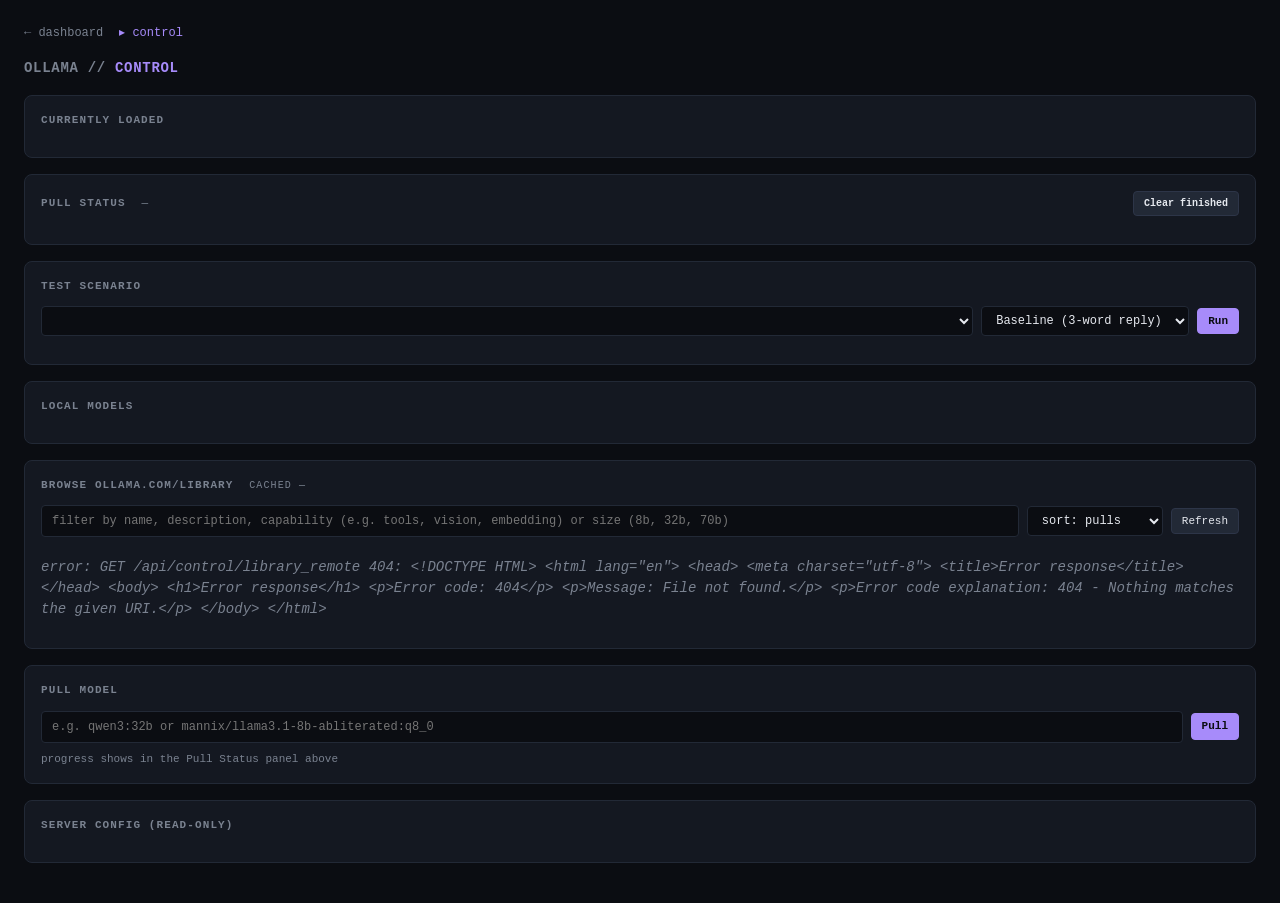
==== templates/control.html @ 5ceab0b2 "Initial public release Stdlib-only local dashboard for Ollama. Live view of GPU/PCIe, loaded models," ====
<!doctype html>
<html><head><meta charset="utf-8"><title>ollama // control</title>
<style>
  :root{--bg:#0b0d12;--card:#141821;--border:#222936;--text:#e6e9ef;--dim:#7a8290;--accent:#7dd3fc;--accent2:#a78bfa;--good:#86efac;--warn:#fcd34d;--bad:#fca5a5}
  *{box-sizing:border-box}
  body{margin:0;background:var(--bg);color:var(--text);font:14px/1.5 ui-monospace,SFMono-Regular,Menlo,monospace;padding:24px;max-width:1400px;margin-inline:auto}
  nav{display:flex;gap:16px;margin-bottom:16px;font-size:12px}
  nav a{color:var(--dim);text-decoration:none}
  nav a.active{color:var(--accent2)}
  h1{font-size:14px;font-weight:600;margin:0 0 16px;color:var(--dim);letter-spacing:.05em;text-transform:uppercase}
  h1 span{color:var(--accent2)}
  .grid-2{display:grid;grid-template-columns:1fr 1fr;gap:16px;margin-bottom:16px}
  @media(max-width:900px){.grid-2{grid-template-columns:1fr}}
  .card{background:var(--card);border:1px solid var(--border);border-radius:8px;padding:16px;margin-bottom:16px}
  .card h2{font-size:11px;font-weight:600;margin:0 0 12px;color:var(--dim);letter-spacing:.1em;text-transform:uppercase}
  table{width:100%;border-collapse:collapse;font-size:12px}
  th{text-align:left;color:var(--dim);font-weight:500;padding:6px 8px;border-bottom:1px solid var(--border);text-transform:uppercase;font-size:10px;letter-spacing:.1em}
  td{padding:6px 8px;border-bottom:1px solid var(--border);font-variant-numeric:tabular-nums;vertical-align:middle}
  tr:last-child td{border:0}
  .pill{display:inline-block;padding:2px 8px;border-radius:10px;font-size:11px}
  .pill.good{background:rgba(134,239,172,.15);color:var(--good)}
  .pill.warn{background:rgba(252,211,77,.15);color:var(--warn)}
  .pill.bad{background:rgba(252,165,165,.15);color:var(--bad)}
  .pill.dim{background:var(--border);color:var(--dim)}
  button{background:var(--border);color:var(--text);border:1px solid #2d3548;border-radius:4px;padding:4px 10px;font:inherit;font-size:11px;cursor:pointer}
  button:hover{border-color:var(--accent2);color:var(--accent2)}
  button.danger:hover{border-color:var(--bad);color:var(--bad)}
  button.primary{background:var(--accent2);color:#0b0d12;border-color:var(--accent2);font-weight:600}
  button.primary:hover{background:#9061f5;color:#0b0d12}
  button:disabled{opacity:.4;cursor:not-allowed}
  input,select,textarea{background:#0b0d12;color:var(--text);border:1px solid var(--border);border-radius:4px;padding:6px 10px;font:inherit;font-size:12px}
  input:focus,select:focus,textarea:focus{outline:0;border-color:var(--accent2)}
  textarea{width:100%;min-height:80px;font-family:ui-monospace,monospace}
  .row{display:flex;gap:8px;align-items:center;flex-wrap:wrap}
  .row > *{flex-shrink:0}
  .grow{flex:1;min-width:200px}
  .bar{height:6px;background:var(--border);border-radius:3px;overflow:hidden;margin:8px 0}
  .bar>div{height:100%;background:var(--accent2);transition:width .3s}
  .empty{color:var(--dim);font-style:italic;padding:12px 0}
  .meta{color:var(--dim);font-size:11px;margin-top:8px}
  pre{background:#0b0d12;border:1px solid var(--border);border-radius:4px;padding:12px;font-size:11px;overflow-x:auto;white-space:pre-wrap;word-break:break-word}
  pre.thinking{color:var(--dim);max-height:200px;overflow-y:auto}
  pre.content{color:var(--text)}
  .stat{display:inline-block;margin-right:16px}
  .stat .k{color:var(--dim);font-size:10px;text-transform:uppercase;letter-spacing:.1em}
  .stat .v{font-variant-numeric:tabular-nums;font-weight:600}
  .suggestions{display:flex;flex-wrap:wrap;gap:6px;margin-top:8px}
  .suggestions button{font-size:10px;padding:3px 8px}
</style></head>
<body>
<nav><a href="/">← dashboard</a><a href="/control" class="active">▸ control</a></nav>
<h1>ollama // <span>control</span></h1>

<div class="card"><h2>Currently Loaded</h2><div id="loaded"></div></div>

<div class="card">
  <h2 style="display:flex;justify-content:space-between;align-items:center">
    <span>Pull Status <span id="pulls-summary" style="color:var(--dim);font-weight:400;margin-left:8px">—</span></span>
    <button id="pulls-clear" style="font-size:10px">Clear finished</button>
  </h2>
  <div id="pulls-view"></div>
</div>

<div class="card"><h2>Test Scenario</h2>
  <div class="row" style="margin-bottom:8px">
    <select id="test-model" class="grow"></select>
    <select id="test-scenario"></select>
    <button class="primary" id="run-test">Run</button>
  </div>
  <textarea id="test-custom" placeholder="custom prompt (used when scenario = custom)" style="display:none"></textarea>
  <div id="test-result" style="margin-top:12px"></div>
</div>

<div class="card"><h2>Local Models</h2><div id="library"></div></div>

<div class="card"><h2>Browse ollama.com/library <span style="color:var(--dim);font-size:10px;font-weight:400;margin-left:8px">cached <span id="lib-age">—</span></span></h2>
  <div class="row" style="margin-bottom:8px">
    <input id="lib-search" class="grow" placeholder="filter by name, description, capability (e.g. tools, vision, embedding) or size (8b, 32b, 70b)">
    <select id="lib-sort">
      <option value="pulls">sort: pulls</option>
      <option value="updated">sort: updated</option>
      <option value="name">sort: name</option>
    </select>
    <button id="lib-refresh">Refresh</button>
  </div>
  <div id="lib-remote" style="max-height:520px;overflow-y:auto"></div>
</div>

<div class="card"><h2>Pull Model</h2>
  <div class="row">
    <input id="pull-name" class="grow" placeholder="e.g. qwen3:32b or mannix/llama3.1-8b-abliterated:q8_0">
    <button class="primary" id="pull-btn">Pull</button>
  </div>
  <div class="meta" style="margin-top:8px">progress shows in the Pull Status panel above</div>
</div>

<div class="card"><h2>Server Config (read-only)</h2><div id="config"></div></div>

<script>
const SCENARIOS = {
  baseline:  "Baseline (3-word reply)",
  reasoning: "Reasoning (bat & ball)",
  coding:    "Coding (is_prime)",
  needle29k: "Needle in 29K context",
  tool_call: "Tool calling (weather)",
  abliter:   "Abliteration probe",
  custom:    "Custom prompt",
};

const el = id => document.getElementById(id);
function ce(tag, opts={}, children=[]){
  const e = document.createElement(tag);
  if(opts.cls) e.className = opts.cls;
  if(opts.text != null) e.textContent = opts.text;
  if(opts.style) e.setAttribute('style', opts.style);
  if(opts.attrs) for(const [k,v] of Object.entries(opts.attrs)) e.setAttribute(k,v);
  for(const c of children){ if(c) e.appendChild(c); }
  return e;
}
function fmtBytes(b){
  if(!b) return '—';
  const u=['B','KB','MB','GB','TB']; let i=0; while(b>=1024 && i<u.length-1){b/=1024;i++;}
  return b.toFixed(1)+' '+u[i];
}
function relTime(iso){
  const d=new Date(iso); const s=Math.round((d-Date.now())/1000);
  if(isNaN(s)) return '—';
  return s>0 ? 'in '+s+'s' : Math.abs(s)+'s ago';
}
async function api(method, path, body){
  const r = await fetch(path, {method, headers:body?{'Content-Type':'application/json'}:undefined, body:body?JSON.stringify(body):undefined});
  if(!r.ok) throw new Error(`${method} ${path} ${r.status}: ${await r.text()}`);
  return r.json();
}

async function refresh(){
  try{
    const s = await api('GET', '/api/state');
    // Loaded models
    if(!s.loaded.length){ el('loaded').replaceChildren(ce('div',{cls:'empty',text:'no models loaded'})); }
    else {
      const t = ce('table');
      t.appendChild(ce('tr',{},['name','vram','ctx','expires',''].map(h=>ce('th',{text:h}))));
      for(const m of s.loaded){
        const sz = fmtBytes(m.size_vram || m.size);
        const btn = ce('button', {cls:'danger', text:'Unload', attrs:{'data-name':m.name}});
        btn.onclick = async () => { btn.disabled=true; try{ await api('POST','/api/control/unload',{name:m.name}); } catch(e){ alert(e); btn.disabled=false; } refresh(); };
        const row = ce('tr',{},[m.name,sz,m.context_length||'—',relTime(m.expires_at),''].map(c=>ce('td',{text:c==null?'—':String(c)})));
        row.lastChild.replaceChildren(btn);
        t.appendChild(row);
      }
      el('loaded').replaceChildren(t);
    }
    // Library
    const t = ce('table');
    t.appendChild(ce('tr',{},['name','size','modified',''].map(h=>ce('th',{text:h}))));
    const sel = el('test-model'); const cur = sel.value;
    sel.replaceChildren();
    for(const m of s.library){
      const sz = fmtBytes(m.size);
      const mod = m.modified_at ? relTime(m.modified_at) : '—';
      const del = ce('button',{cls:'danger',text:'Delete'});
      del.onclick = async () => {
        if(!confirm(`Delete ${m.name}?`)) return;
        del.disabled = true;
        try{ await api('DELETE','/api/control/model',{name:m.name}); refresh(); }
        catch(e){ alert(e); del.disabled=false; }
      };
      const test = ce('button',{text:'Test'});
      test.onclick = () => { el('test-model').value = m.name; el('test-scenario').value='baseline'; el('run-test').click(); document.querySelector('h2').scrollIntoView(); };
      const actions = ce('td',{},[del, ce('span',{text:' '}), test]);
      const row = ce('tr',{},[ce('td',{text:m.name}), ce('td',{text:sz}), ce('td',{text:mod}), actions]);
      t.appendChild(row);
      const opt = ce('option',{text:m.name,attrs:{value:m.name}});
      sel.appendChild(opt);
    }
    el('library').replaceChildren(t);
    if(cur && Array.from(sel.options).some(o=>o.value===cur)) sel.value = cur;
    // Config
    const cfg = s.server_config || {};
    if(cfg.error){ el('config').replaceChildren(ce('div',{cls:'empty',text:'config: '+cfg.error})); }
    else {
      const env = cfg.env || {};
      const t = ce('table');
      t.appendChild(ce('tr',{},['key','value'].map(h=>ce('th',{text:h}))));
      for(const [k,v] of Object.entries(env)){
        t.appendChild(ce('tr',{},[ce('td',{text:k}), ce('td',{text:v,style:'color:#a78bfa'})]));
      }
      const note = ce('div',{cls:'meta',text:'edit '+cfg.path+' then `sudo systemctl daemon-reload && sudo systemctl restart ollama`'});
      el('config').replaceChildren(t, note);
    }
  } catch(e){
    console.error(e);
  }
}

function fmtRate(bps){
  if(!bps || bps < 1) return '—';
  if(bps < 1024) return bps.toFixed(0)+' B/s';
  if(bps < 1024*1024) return (bps/1024).toFixed(0)+' KB/s';
  return (bps/(1024*1024)).toFixed(1)+' MB/s';
}
function fmtETA(s){
  if(!s || !isFinite(s) || s < 0) return '—';
  if(s < 60) return Math.round(s)+'s';
  if(s < 3600) return Math.floor(s/60)+'m '+Math.round(s%60)+'s';
  return Math.floor(s/3600)+'h '+Math.round((s%3600)/60)+'m';
}
function fmtElapsed(seconds){
  const s = Math.round(seconds);
  if(s < 60) return s+'s';
  if(s < 3600) return Math.floor(s/60)+'m '+(s%60)+'s';
  return Math.floor(s/3600)+'h '+Math.floor((s%3600)/60)+'m';
}
async function refreshPulls(){
  try{
    const pulls = await api('GET','/api/control/pulls');
    const wrap = el('pulls-view');
    const entries = Object.entries(pulls).sort((a,b) => (b[1].started||0) - (a[1].started||0));

    let active = 0, done = 0, errored = 0;
    for(const [,p] of entries){
      if(p.error) errored++;
      else if(p.done) done++;
      else active++;
    }
    el('pulls-summary').textContent = entries.length
      ? `${active} active · ${done} done · ${errored} errors`
      : '— no pulls';

    if(!entries.length){
      wrap.replaceChildren(ce('div',{cls:'empty',text:'no pulls — start one in the Pull Model section below'}));
      return;
    }
    wrap.replaceChildren();
    for(const [name, p] of entries){
      const card = ce('div', {style:`border:1px solid ${p.error?'#5c2828':p.done?'#1f4a2f':'#3d3a18'};border-radius:6px;padding:10px;margin-bottom:8px;background:${p.error?'rgba(252,165,165,.05)':p.done?'rgba(134,239,172,.05)':'rgba(252,211,77,.05)'}`});
      const statusText = p.error ? p.error : p.status || '—';
      const statusPill = p.error
        ? ce('span',{cls:'pill bad',text:'error'})
        : p.done
        ? ce('span',{cls:'pill good',text:'done'})
        : ce('span',{cls:'pill warn',text:'pulling'});
      const header = ce('div',{style:'display:flex;justify-content:space-between;align-items:center;gap:8px;margin-bottom:6px'},[
        ce('span',{text:name,style:'color:var(--accent2);font-weight:600;font-size:13px'}),
        statusPill,
      ]);
      card.appendChild(header);
      card.appendChild(ce('div',{text:statusText,style:'font-size:11px;color:var(--dim);margin-bottom:6px'}));

      if(p.total){
        const pct = (p.completed/p.total*100);
        const bar = ce('div',{cls:'bar',style:'margin:6px 0'},[ce('div',{style:`width:${pct}%`})]);
        card.appendChild(bar);
        const eta = (p.rate_bps > 0 && !p.done) ? (p.total - p.completed) / p.rate_bps : null;
        const elapsed = p.started ? ((p.finished||Date.now()/1000) - p.started) : 0;
        const stats = ce('div',{style:'display:flex;flex-wrap:wrap;gap:14px;font-size:11px;color:var(--dim);font-variant-numeric:tabular-nums'},[
          ce('span',{},[ce('span',{text:'transferred ',style:'color:var(--dim)'}), ce('span',{text:`${fmtBytes(p.completed)} / ${fmtBytes(p.total)}`,style:'color:var(--text)'})]),
          ce('span',{},[ce('span',{text:'progress ',style:'color:var(--dim)'}), ce('span',{text:pct.toFixed(1)+'%',style:'color:var(--text)'})]),
          ce('span',{},[ce('span',{text:'rate ',style:'color:var(--dim)'}), ce('span',{text:fmtRate(p.rate_bps),style:'color:var(--accent)'})]),
          ce('span',{},[ce('span',{text:'eta ',style:'color:var(--dim)'}), ce('span',{text:p.done?'—':fmtETA(eta),style:'color:var(--text)'})]),
          ce('span',{},[ce('span',{text:'elapsed ',style:'color:var(--dim)'}), ce('span',{text:fmtElapsed(elapsed),style:'color:var(--text)'})]),
        ]);
        card.appendChild(stats);
      }
      wrap.appendChild(card);
    }
  } catch(e){}
}
el('pulls-clear').onclick = async () => {
  try{ await api('POST','/api/control/pulls/clear',{}); refreshPulls(); } catch(e){ alert(e); }
};

// Remote library browser
let LIB_DATA = [];
function pullsToNum(s){
  if(!s) return 0;
  const m = String(s).match(/^([\d.]+)\s*([KMB])?/i);
  if(!m) return 0;
  const n = parseFloat(m[1]); const u = (m[2]||'').toUpperCase();
  return n * (u==='B'?1e9:u==='M'?1e6:u==='K'?1e3:1);
}
function renderLibrary(){
  const q = (el('lib-search').value || '').toLowerCase().trim();
  const sort = el('lib-sort').value;
  const filter = m => {
    if(!q) return true;
    const hay = (m.name+' '+m.description+' '+m.capabilities.join(' ')+' '+m.sizes.join(' ')).toLowerCase();
    return q.split(/\s+/).every(t => hay.includes(t));
  };
  const sorters = {
    pulls:   (a,b) => pullsToNum(b.pulls) - pullsToNum(a.pulls),
    name:    (a,b) => a.name.localeCompare(b.name),
    updated: (a,b) => (a.updated||'').localeCompare(b.updated||''),  // textual; coarse
  };
  const items = LIB_DATA.filter(filter).sort(sorters[sort] || sorters.pulls);
  const wrap = el('lib-remote');
  if(!items.length){ wrap.replaceChildren(ce('div',{cls:'empty',text:'no matches'})); return; }
  wrap.replaceChildren();
  for(const m of items.slice(0, 200)){
    const card = ce('div', {style:'border:1px solid var(--border);border-radius:6px;padding:10px;margin-bottom:6px'});
    const header = ce('div',{style:'display:flex;justify-content:space-between;gap:8px;align-items:start'});
    const left = ce('div',{style:'flex:1;min-width:0'});
    left.appendChild(ce('div',{text:m.name,style:'color:var(--accent2);font-weight:600;font-size:13px'}));
    if(m.description) left.appendChild(ce('div',{text:m.description,style:'color:var(--text);font-size:12px;margin-top:2px'}));
    const tags = ce('div',{style:'display:flex;flex-wrap:wrap;gap:4px;margin-top:6px'});
    for(const c of m.capabilities) tags.appendChild(ce('span',{cls:'pill',text:c,style:'background:rgba(167,139,250,.15);color:#a78bfa'}));
    for(const s of m.sizes) tags.appendChild(ce('span',{cls:'pill dim',text:s}));
    if(m.pulls) tags.appendChild(ce('span',{cls:'pill dim',text:m.pulls+' pulls'}));
    if(m.updated) tags.appendChild(ce('span',{cls:'pill dim',text:m.updated}));
    left.appendChild(tags);
    const right = ce('div',{style:'display:flex;flex-direction:column;gap:4px'});
    if(m.sizes.length){
      for(const s of m.sizes){
        const b = ce('button',{text:`pull :${s}`,style:'font-size:10px'});
        b.onclick = () => { el('pull-name').value = `${m.name}:${s}`; el('pull-btn').click(); };
        right.appendChild(b);
      }
    } else {
      const b = ce('button',{text:'pull',style:'font-size:10px'});
      b.onclick = () => { el('pull-name').value = m.name; el('pull-btn').click(); };
      right.appendChild(b);
    }
    header.appendChild(left); header.appendChild(right);
    card.appendChild(header);
    wrap.appendChild(card);
  }
  if(LIB_DATA.length > 200){
    wrap.appendChild(ce('div',{cls:'meta',text:`showing 200 of ${LIB_DATA.length} (refine search)`}));
  }
}
async function refreshRemoteLibrary(force=false){
  try{
    const r = await api('GET', '/api/control/library_remote' + (force?'?refresh=1':''));
    LIB_DATA = r.data || [];
    el('lib-age').textContent = r.cached_age_s != null ? (r.cached_age_s===0 ? 'fresh' : `${Math.round(r.cached_age_s/60)}m old`) : '—';
    renderLibrary();
  } catch(e){
    el('lib-remote').replaceChildren(ce('div',{cls:'empty',text:'error: '+e.message}));
  }
}
el('lib-search').oninput = renderLibrary;
el('lib-sort').onchange = renderLibrary;
el('lib-refresh').onclick = () => refreshRemoteLibrary(true);
refreshRemoteLibrary();

// Pull
el('pull-btn').onclick = async () => {
  const name = el('pull-name').value.trim();
  if(!name) return;
  try{ await api('POST','/api/control/pull',{name}); el('pull-name').value=''; refreshPulls(); }
  catch(e){ alert(e); }
};

// Scenario dropdown
const ssel = el('test-scenario');
for(const [k,label] of Object.entries(SCENARIOS)){
  ssel.appendChild(ce('option',{text:label,attrs:{value:k}}));
}
ssel.onchange = () => { el('test-custom').style.display = ssel.value === 'custom' ? 'block' : 'none'; };

// Run test
el('run-test').onclick = async () => {
  const model = el('test-model').value, scenario = el('test-scenario').value;
  const custom = el('test-custom').value;
  const out = el('test-result');
  out.replaceChildren(ce('div',{cls:'empty',text:`running ${scenario} on ${model}…`}));
  el('run-test').disabled = true;
  try{
    const r = await api('POST','/api/control/test',{model, scenario, custom_prompt:custom});
    if(!r.ok){ out.replaceChildren(ce('div',{cls:'empty',text:'error: '+r.error})); return; }
    const stats = r.stats || {};
    const statBlock = ce('div',{},[
      stat('model', r.model), stat('scenario', r.scenario),
      stat('eval', `${stats.eval_tokens} tok @ ${stats.eval_rate} t/s`),
      stat('prefill', stats.prompt_tokens ? `${stats.prompt_tokens} tok @ ${stats.prompt_rate} t/s` : '—'),
      stat('wall', stats.wall_seconds + 's'),
    ]);
    const items = [statBlock];
    if(r.thinking) items.push(ce('div',{cls:'meta',text:'thinking',style:'margin-top:8px'}), ce('pre',{cls:'thinking',text:r.thinking}));
    if(r.content)  items.push(ce('div',{cls:'meta',text:'content', style:'margin-top:8px'}), ce('pre',{cls:'content',text:r.content}));
    if(r.tool_calls && r.tool_calls.length){
      items.push(ce('div',{cls:'meta',text:'tool calls', style:'margin-top:8px'}));
      items.push(ce('pre',{cls:'content',text:JSON.stringify(r.tool_calls,null,2)}));
    }
    out.replaceChildren(...items);
  } catch(e){ out.replaceChildren(ce('div',{cls:'empty',text:'error: '+e.message})); }
  finally{ el('run-test').disabled = false; }
};
function stat(k,v){ return ce('span',{cls:'stat'},[ce('div',{cls:'k',text:k}), ce('div',{cls:'v',text:v==null?'—':String(v)})]); }

refresh(); setInterval(refresh, 3000);
refreshPulls(); setInterval(refreshPulls, 1000);
</script>
</body></html>
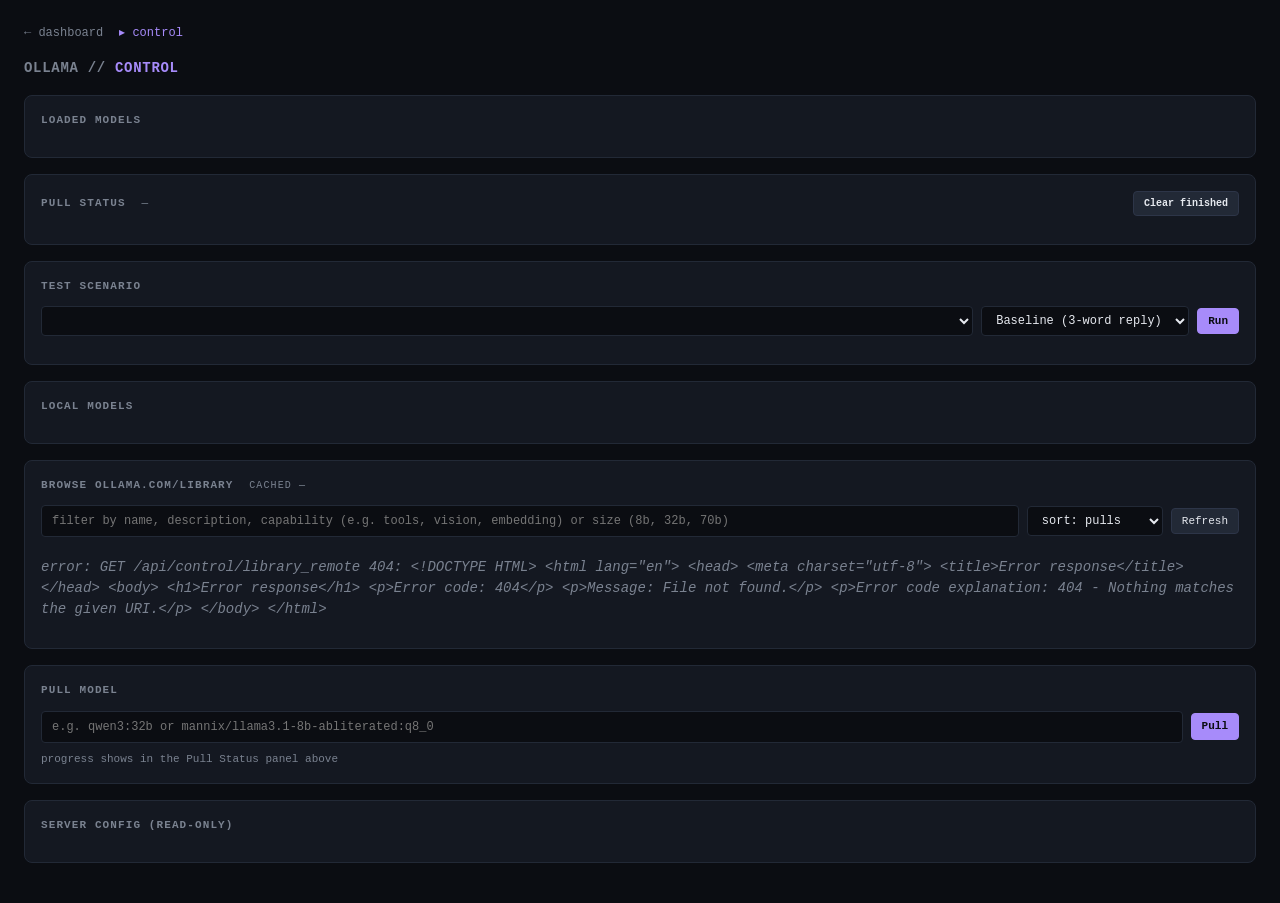
==== commit 2a9dd953: "Unify card heading to "Loaded Models" on the control panel" ====
--- a/templates/control.html
+++ b/templates/control.html
@@ -51,7 +51,7 @@
 <nav><a href="/">← dashboard</a><a href="/control" class="active">▸ control</a></nav>
 <h1>ollama // <span>control</span></h1>
 
-<div class="card"><h2>Currently Loaded</h2><div id="loaded"></div></div>
+<div class="card"><h2>Loaded Models</h2><div id="loaded"></div></div>
 
 <div class="card">
   <h2 style="display:flex;justify-content:space-between;align-items:center">
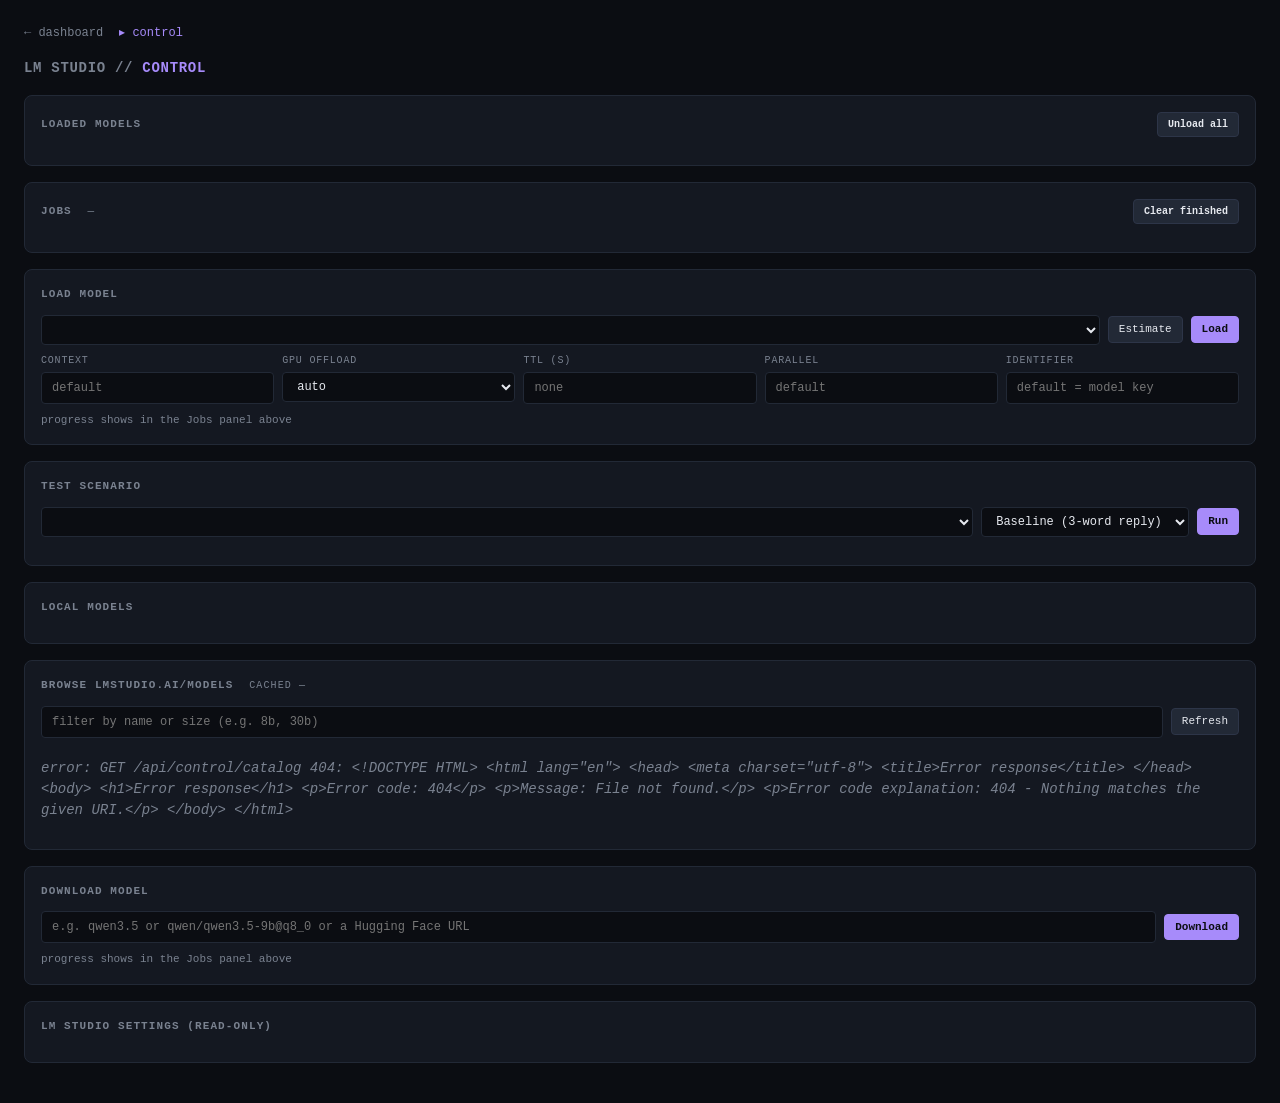
==== commit 88027b15: "Rework control panel for LM Studio load, download, and catalog Adds a load panel with context, GPU o" ====
--- a/templates/control.html
+++ b/templates/control.html
@@ -1,5 +1,5 @@
 <!doctype html>
-<html><head><meta charset="utf-8"><title>ollama // control</title>
+<html><head><meta charset="utf-8"><title>lm studio // control</title>
 <style>
   :root{--bg:#0b0d12;--card:#141821;--border:#222936;--text:#e6e9ef;--dim:#7a8290;--accent:#7dd3fc;--accent2:#a78bfa;--good:#86efac;--warn:#fcd34d;--bad:#fca5a5}
   *{box-sizing:border-box}
@@ -46,19 +46,47 @@
   .stat .v{font-variant-numeric:tabular-nums;font-weight:600}
   .suggestions{display:flex;flex-wrap:wrap;gap:6px;margin-top:8px}
   .suggestions button{font-size:10px;padding:3px 8px}
+  .opts{display:grid;grid-template-columns:repeat(auto-fit,minmax(130px,1fr));gap:8px;margin-bottom:8px}
+  .opts label{display:flex;flex-direction:column;gap:4px;font-size:10px;color:var(--dim);text-transform:uppercase;letter-spacing:.08em}
+  .opts input,.opts select{width:100%}
 </style></head>
 <body>
 <nav><a href="/">← dashboard</a><a href="/control" class="active">▸ control</a></nav>
-<h1>ollama // <span>control</span></h1>
-
-<div class="card"><h2>Loaded Models</h2><div id="loaded"></div></div>
+<h1>lm studio // <span>control</span></h1>
+
+<div class="card"><h2 style="display:flex;justify-content:space-between;align-items:center">
+    <span>Loaded Models</span>
+    <button id="unload-all" class="danger" style="font-size:10px">Unload all</button>
+  </h2>
+  <div id="loaded"></div>
+</div>
 
 <div class="card">
   <h2 style="display:flex;justify-content:space-between;align-items:center">
-    <span>Pull Status <span id="pulls-summary" style="color:var(--dim);font-weight:400;margin-left:8px">—</span></span>
-    <button id="pulls-clear" style="font-size:10px">Clear finished</button>
+    <span>Jobs <span id="jobs-summary" style="color:var(--dim);font-weight:400;margin-left:8px">—</span></span>
+    <button id="jobs-clear" style="font-size:10px">Clear finished</button>
   </h2>
-  <div id="pulls-view"></div>
+  <div id="jobs-view"></div>
+</div>
+
+<div class="card"><h2>Load Model</h2>
+  <div class="row" style="margin-bottom:8px">
+    <select id="load-model" class="grow"></select>
+    <button id="estimate-btn">Estimate</button>
+    <button class="primary" id="load-btn">Load</button>
+  </div>
+  <div class="opts">
+    <label>context<input id="load-ctx" type="number" min="1" placeholder="default"></label>
+    <label>gpu offload<select id="load-gpu">
+      <option value="">auto</option><option value="max">max</option>
+      <option value="off">off</option><option value="0.5">0.5</option>
+    </select></label>
+    <label>ttl (s)<input id="load-ttl" type="number" min="1" placeholder="none"></label>
+    <label>parallel<input id="load-par" type="number" min="1" placeholder="default"></label>
+    <label>identifier<input id="load-id" placeholder="default = model key"></label>
+  </div>
+  <div id="estimate-out"></div>
+  <div class="meta">progress shows in the Jobs panel above</div>
 </div>
 
 <div class="card"><h2>Test Scenario</h2>
@@ -73,29 +101,23 @@
 
 <div class="card"><h2>Local Models</h2><div id="library"></div></div>
 
-<div class="card"><h2>Browse ollama.com/library <span style="color:var(--dim);font-size:10px;font-weight:400;margin-left:8px">cached <span id="lib-age">—</span></span></h2>
+<div class="card"><h2>Browse lmstudio.ai/models <span style="color:var(--dim);font-size:10px;font-weight:400;margin-left:8px">cached <span id="cat-age">—</span></span></h2>
   <div class="row" style="margin-bottom:8px">
-    <input id="lib-search" class="grow" placeholder="filter by name, description, capability (e.g. tools, vision, embedding) or size (8b, 32b, 70b)">
-    <select id="lib-sort">
-      <option value="pulls">sort: pulls</option>
-      <option value="updated">sort: updated</option>
-      <option value="name">sort: name</option>
-    </select>
-    <button id="lib-refresh">Refresh</button>
+    <input id="cat-search" class="grow" placeholder="filter by name or size (e.g. 8b, 30b)">
+    <button id="cat-refresh">Refresh</button>
   </div>
-  <div id="lib-remote" style="max-height:520px;overflow-y:auto"></div>
-</div>
-
-<div class="card"><h2>Pull Model</h2>
+  <div id="catalog" style="max-height:520px;overflow-y:auto"></div>
+</div>
+
+<div class="card"><h2>Download Model</h2>
   <div class="row">
-    <input id="pull-name" class="grow" placeholder="e.g. qwen3:32b or mannix/llama3.1-8b-abliterated:q8_0">
-    <button class="primary" id="pull-btn">Pull</button>
+    <input id="dl-name" class="grow" placeholder="e.g. qwen3.5 or qwen/qwen3.5-9b@q8_0 or a Hugging Face URL">
+    <button class="primary" id="dl-btn">Download</button>
   </div>
-  <div class="meta" style="margin-top:8px">progress shows in the Pull Status panel above</div>
-</div>
-
-<div class="card"><h2>Server Config (read-only)</h2><div id="config"></div></div>
-
+  <div class="meta" style="margin-top:8px">progress shows in the Jobs panel above</div>
+</div>
+
+<div class="card"><h2>LM Studio Settings (read-only)</h2><div id="config"></div></div>
 <script>
 const SCENARIOS = {
   baseline:  "Baseline (3-word reply)",
@@ -122,77 +144,131 @@
   const u=['B','KB','MB','GB','TB']; let i=0; while(b>=1024 && i<u.length-1){b/=1024;i++;}
   return b.toFixed(1)+' '+u[i];
 }
-function relTime(iso){
-  const d=new Date(iso); const s=Math.round((d-Date.now())/1000);
-  if(isNaN(s)) return '—';
-  return s>0 ? 'in '+s+'s' : Math.abs(s)+'s ago';
+function fmtSecs(s){
+  if(s == null) return '—';
+  if(s < 60) return Math.round(s)+'s';
+  if(s < 3600) return Math.floor(s/60)+'m '+Math.round(s%60)+'s';
+  return Math.floor(s/3600)+'h '+Math.floor((s%3600)/60)+'m';
 }
 async function api(method, path, body){
   const r = await fetch(path, {method, headers:body?{'Content-Type':'application/json'}:undefined, body:body?JSON.stringify(body):undefined});
-  if(!r.ok) throw new Error(`${method} ${path} ${r.status}: ${await r.text()}`);
-  return r.json();
-}
+  const text = await r.text();
+  let data; try{ data = JSON.parse(text); } catch(e){ data = null; }
+  if(!r.ok){
+    throw new Error(data && data.error ? data.error : `${method} ${path} ${r.status}: ${text}`);
+  }
+  return data;
+}
+
+// Loaded models + library ---------------------------------------------------
 
 async function refresh(){
   try{
     const s = await api('GET', '/api/state');
-    // Loaded models
+
+    // Loaded models. Unload takes the instance identifier, which differs from
+    // the model key whenever the model was loaded with --identifier.
     if(!s.loaded.length){ el('loaded').replaceChildren(ce('div',{cls:'empty',text:'no models loaded'})); }
     else {
       const t = ce('table');
-      t.appendChild(ce('tr',{},['name','vram','ctx','expires',''].map(h=>ce('th',{text:h}))));
+      t.appendChild(ce('tr',{},['identifier','model','ctx / max','par','ttl','status',''].map(h=>ce('th',{text:h}))));
       for(const m of s.loaded){
-        const sz = fmtBytes(m.size_vram || m.size);
-        const btn = ce('button', {cls:'danger', text:'Unload', attrs:{'data-name':m.name}});
-        btn.onclick = async () => { btn.disabled=true; try{ await api('POST','/api/control/unload',{name:m.name}); } catch(e){ alert(e); btn.disabled=false; } refresh(); };
-        const row = ce('tr',{},[m.name,sz,m.context_length||'—',relTime(m.expires_at),''].map(c=>ce('td',{text:c==null?'—':String(c)})));
+        const btn = ce('button', {cls:'danger', text:'Unload'});
+        btn.onclick = async () => {
+          btn.disabled=true;
+          try{ await api('POST','/api/control/unload',{identifier:m.identifier}); }
+          catch(e){ alert(e.message); btn.disabled=false; }
+          refresh();
+        };
+        const ctx = m.context ? `${(m.context/1024).toFixed(0)}K / ${(m.max_context/1024).toFixed(0)}K` : '—';
+        const cells = [m.identifier, m.model_key, ctx, m.parallel ?? '—',
+                       m.ttl_s == null ? 'none' : fmtSecs(m.ttl_s), m.status || '—', ''];
+        const row = ce('tr',{},cells.map(c=>ce('td',{text:c==null?'—':String(c)})));
         row.lastChild.replaceChildren(btn);
         t.appendChild(row);
       }
       el('loaded').replaceChildren(t);
     }
-    // Library
+
+    // Local models
     const t = ce('table');
-    t.appendChild(ce('tr',{},['name','size','modified',''].map(h=>ce('th',{text:h}))));
-    const sel = el('test-model'); const cur = sel.value;
-    sel.replaceChildren();
+    t.appendChild(ce('tr',{},['model','arch','params','quant','size','max ctx',''].map(h=>ce('th',{text:h}))));
+    const sel = el('test-model'), lsel = el('load-model');
+    const cur = sel.value, lcur = lsel.value;
+    sel.replaceChildren(); lsel.replaceChildren();
     for(const m of s.library){
-      const sz = fmtBytes(m.size);
-      const mod = m.modified_at ? relTime(m.modified_at) : '—';
+      const actions = ce('td');
       const del = ce('button',{cls:'danger',text:'Delete'});
-      del.onclick = async () => {
-        if(!confirm(`Delete ${m.name}?`)) return;
-        del.disabled = true;
-        try{ await api('DELETE','/api/control/model',{name:m.name}); refresh(); }
-        catch(e){ alert(e); del.disabled=false; }
-      };
+      del.onclick = () => confirmDelete(actions, del, m);
       const test = ce('button',{text:'Test'});
-      test.onclick = () => { el('test-model').value = m.name; el('test-scenario').value='baseline'; el('run-test').click(); document.querySelector('h2').scrollIntoView(); };
-      const actions = ce('td',{},[del, ce('span',{text:' '}), test]);
-      const row = ce('tr',{},[ce('td',{text:m.name}), ce('td',{text:sz}), ce('td',{text:mod}), actions]);
+      test.onclick = () => { sel.value = m.model_key; el('test-scenario').value='baseline'; el('run-test').click(); };
+      actions.replaceChildren(del, ce('span',{text:' '}), test);
+      const row = ce('tr',{},[
+        ce('td',{text:m.model_key}),
+        ce('td',{text:m.arch||'—'}),
+        ce('td',{text:m.params||'—'}),
+        ce('td',{text:m.quant||'—'}),
+        ce('td',{text:fmtBytes(m.size)}),
+        ce('td',{text:m.max_context ? (m.max_context/1024).toFixed(0)+'K' : '—'}),
+        actions,
+      ]);
+      if(m.loaded) row.firstChild.appendChild(ce('span',{cls:'pill good',text:'loaded',style:'margin-left:6px'}));
       t.appendChild(row);
-      const opt = ce('option',{text:m.name,attrs:{value:m.name}});
-      sel.appendChild(opt);
+      sel.appendChild(ce('option',{text:m.model_key,attrs:{value:m.model_key}}));
+      lsel.appendChild(ce('option',{text:m.model_key,attrs:{value:m.model_key}}));
     }
     el('library').replaceChildren(t);
     if(cur && Array.from(sel.options).some(o=>o.value===cur)) sel.value = cur;
-    // Config
-    const cfg = s.server_config || {};
-    if(cfg.error){ el('config').replaceChildren(ce('div',{cls:'empty',text:'config: '+cfg.error})); }
+    if(lcur && Array.from(lsel.options).some(o=>o.value===lcur)) lsel.value = lcur;
+
+    // Settings (whitelisted keys only — never a raw dump)
+    const cfg = s.settings || {};
+    if(cfg.error){ el('config').replaceChildren(ce('div',{cls:'empty',text:'settings: '+cfg.error})); }
     else {
-      const env = cfg.env || {};
-      const t = ce('table');
-      t.appendChild(ce('tr',{},['key','value'].map(h=>ce('th',{text:h}))));
-      for(const [k,v] of Object.entries(env)){
-        t.appendChild(ce('tr',{},[ce('td',{text:k}), ce('td',{text:v,style:'color:#a78bfa'})]));
-      }
-      const note = ce('div',{cls:'meta',text:'edit '+cfg.path+' then `sudo systemctl daemon-reload && sudo systemctl restart ollama`'});
-      el('config').replaceChildren(t, note);
-    }
-  } catch(e){
-    console.error(e);
-  }
-}
+      const ct = ce('table');
+      ct.appendChild(ce('tr',{},['key','value'].map(h=>ce('th',{text:h}))));
+      const show = (k, v) => ct.appendChild(ce('tr',{},[
+        ce('td',{text:k}), ce('td',{text:v==null?'—':String(v),style:'color:#a78bfa'})]));
+      show('models folder', cfg.downloadsFolder);
+      const dcl = cfg.defaultContextLength;
+      show('default context', dcl && typeof dcl === 'object' ? dcl.value : dcl);
+      const g = cfg.modelLoadingGuardrails;
+      show('load guardrails', g && typeof g === 'object' ? g.mode : g);
+      show('local service', cfg.enableLocalService);
+      show('hf proxy', cfg.useHFProxy);
+      el('config').replaceChildren(ct, ce('div',{cls:'meta',text:cfg.path}));
+    }
+  } catch(e){ console.error(e); }
+}
+
+// Deleting removes files from disk with no undo, so the model key must be
+// typed back verbatim; the confirm button stays disabled until it matches.
+function confirmDelete(cell, delBtn, m){
+  const input = ce('input',{attrs:{placeholder:'type '+m.model_key}, style:'font-size:11px;width:220px'});
+  const ok = ce('button',{cls:'danger',text:'Confirm delete'});
+  ok.disabled = true;
+  const cancel = ce('button',{text:'Cancel'});
+  input.oninput = () => { ok.disabled = input.value !== m.model_key; };
+  cancel.onclick = () => { cell.replaceChildren(delBtn, ce('span',{text:' '}), ce('button',{text:'Test'})); refresh(); };
+  ok.onclick = async () => {
+    ok.disabled = true; ok.textContent = 'deleting…';
+    try{
+      const res = await api('DELETE','/api/control/model',{name:m.model_key, confirm:input.value});
+      alert('Removed:\n' + (res.removed||[]).join('\n'));
+      refresh();
+    } catch(e){ alert('Delete failed: '+e.message); ok.textContent = 'Confirm delete'; ok.disabled = false; }
+  };
+  cell.replaceChildren(input, ce('span',{text:' '}), ok, ce('span',{text:' '}), cancel);
+  input.focus();
+}
+
+el('unload-all').onclick = async () => {
+  if(!confirm('Unload all loaded models?')) return;
+  try{ await api('POST','/api/control/unload',{all:true}); refresh(); }
+  catch(e){ alert(e.message); }
+};
+
+// Jobs (loads and downloads) ------------------------------------------------
 
 function fmtRate(bps){
   if(!bps || bps < 1) return '—';
@@ -200,166 +276,151 @@
   if(bps < 1024*1024) return (bps/1024).toFixed(0)+' KB/s';
   return (bps/(1024*1024)).toFixed(1)+' MB/s';
 }
-function fmtETA(s){
-  if(!s || !isFinite(s) || s < 0) return '—';
-  if(s < 60) return Math.round(s)+'s';
-  if(s < 3600) return Math.floor(s/60)+'m '+Math.round(s%60)+'s';
-  return Math.floor(s/3600)+'h '+Math.round((s%3600)/60)+'m';
-}
-function fmtElapsed(seconds){
-  const s = Math.round(seconds);
-  if(s < 60) return s+'s';
-  if(s < 3600) return Math.floor(s/60)+'m '+(s%60)+'s';
-  return Math.floor(s/3600)+'h '+Math.floor((s%3600)/60)+'m';
-}
-async function refreshPulls(){
-  try{
-    const pulls = await api('GET','/api/control/pulls');
-    const wrap = el('pulls-view');
-    const entries = Object.entries(pulls).sort((a,b) => (b[1].started||0) - (a[1].started||0));
+async function refreshJobs(){
+  try{
+    const jobs = await api('GET','/api/control/jobs');
+    const wrap = el('jobs-view');
+    const entries = Object.entries(jobs).sort((a,b) => (b[1].started||0) - (a[1].started||0));
 
     let active = 0, done = 0, errored = 0;
     for(const [,p] of entries){
-      if(p.error) errored++;
-      else if(p.done) done++;
-      else active++;
-    }
-    el('pulls-summary').textContent = entries.length
-      ? `${active} active · ${done} done · ${errored} errors`
-      : '— no pulls';
+      if(p.error) errored++; else if(p.done) done++; else active++;
+    }
+    el('jobs-summary').textContent = entries.length
+      ? `${active} active · ${done} done · ${errored} errors` : '— no jobs';
 
     if(!entries.length){
-      wrap.replaceChildren(ce('div',{cls:'empty',text:'no pulls — start one in the Pull Model section below'}));
+      wrap.replaceChildren(ce('div',{cls:'empty',text:'no jobs — start a load or download below'}));
       return;
     }
     wrap.replaceChildren();
     for(const [name, p] of entries){
-      const card = ce('div', {style:`border:1px solid ${p.error?'#5c2828':p.done?'#1f4a2f':'#3d3a18'};border-radius:6px;padding:10px;margin-bottom:8px;background:${p.error?'rgba(252,165,165,.05)':p.done?'rgba(134,239,172,.05)':'rgba(252,211,77,.05)'}`});
-      const statusText = p.error ? p.error : p.status || '—';
-      const statusPill = p.error
-        ? ce('span',{cls:'pill bad',text:'error'})
-        : p.done
-        ? ce('span',{cls:'pill good',text:'done'})
-        : ce('span',{cls:'pill warn',text:'pulling'});
-      const header = ce('div',{style:'display:flex;justify-content:space-between;align-items:center;gap:8px;margin-bottom:6px'},[
+      const border = p.error ? '#5c2828' : p.done ? '#1f4a2f' : '#3d3a18';
+      const bg = p.error ? 'rgba(252,165,165,.05)' : p.done ? 'rgba(134,239,172,.05)' : 'rgba(252,211,77,.05)';
+      const card = ce('div', {style:`border:1px solid ${border};border-radius:6px;padding:10px;margin-bottom:8px;background:${bg}`});
+      const pill = p.error ? ce('span',{cls:'pill bad',text:'error'})
+                 : p.done  ? ce('span',{cls:'pill good',text:'done'})
+                           : ce('span',{cls:'pill warn',text:p.kind === 'load' ? 'loading' : 'downloading'});
+      card.appendChild(ce('div',{style:'display:flex;justify-content:space-between;align-items:center;gap:8px;margin-bottom:6px'},[
         ce('span',{text:name,style:'color:var(--accent2);font-weight:600;font-size:13px'}),
-        statusPill,
-      ]);
-      card.appendChild(header);
-      card.appendChild(ce('div',{text:statusText,style:'font-size:11px;color:var(--dim);margin-bottom:6px'}));
-
-      if(p.total){
-        const pct = (p.completed/p.total*100);
-        const bar = ce('div',{cls:'bar',style:'margin:6px 0'},[ce('div',{style:`width:${pct}%`})]);
-        card.appendChild(bar);
-        const eta = (p.rate_bps > 0 && !p.done) ? (p.total - p.completed) / p.rate_bps : null;
-        const elapsed = p.started ? ((p.finished||Date.now()/1000) - p.started) : 0;
-        const stats = ce('div',{style:'display:flex;flex-wrap:wrap;gap:14px;font-size:11px;color:var(--dim);font-variant-numeric:tabular-nums'},[
-          ce('span',{},[ce('span',{text:'transferred ',style:'color:var(--dim)'}), ce('span',{text:`${fmtBytes(p.completed)} / ${fmtBytes(p.total)}`,style:'color:var(--text)'})]),
+        ce('span',{},[ce('span',{cls:'pill dim',text:p.kind,style:'margin-right:6px'}), pill]),
+      ]));
+      card.appendChild(ce('div',{text:p.error || p.last_line || p.status || '—',
+                                style:'font-size:11px;color:var(--dim);margin-bottom:6px;word-break:break-word'}));
+
+      // `lms get` progress may be indeterminate; show a bar only when we have
+      // a real percentage or byte pair, otherwise the last line above stands in.
+      const pct = p.total ? (p.completed/p.total*100) : (p.pct != null ? p.pct : null);
+      if(pct != null && !p.done){
+        card.appendChild(ce('div',{cls:'bar',style:'margin:6px 0'},[ce('div',{style:`width:${pct}%`})]));
+        const bits = [
           ce('span',{},[ce('span',{text:'progress ',style:'color:var(--dim)'}), ce('span',{text:pct.toFixed(1)+'%',style:'color:var(--text)'})]),
-          ce('span',{},[ce('span',{text:'rate ',style:'color:var(--dim)'}), ce('span',{text:fmtRate(p.rate_bps),style:'color:var(--accent)'})]),
-          ce('span',{},[ce('span',{text:'eta ',style:'color:var(--dim)'}), ce('span',{text:p.done?'—':fmtETA(eta),style:'color:var(--text)'})]),
-          ce('span',{},[ce('span',{text:'elapsed ',style:'color:var(--dim)'}), ce('span',{text:fmtElapsed(elapsed),style:'color:var(--text)'})]),
-        ]);
-        card.appendChild(stats);
+        ];
+        if(p.total) bits.push(ce('span',{},[ce('span',{text:'transferred ',style:'color:var(--dim)'}),
+          ce('span',{text:`${fmtBytes(p.completed)} / ${fmtBytes(p.total)}`,style:'color:var(--text)'})]));
+        if(p.rate_bps) bits.push(ce('span',{},[ce('span',{text:'rate ',style:'color:var(--dim)'}),
+          ce('span',{text:fmtRate(p.rate_bps),style:'color:var(--accent)'})]));
+        if(p.eta) bits.push(ce('span',{},[ce('span',{text:'eta ',style:'color:var(--dim)'}),
+          ce('span',{text:p.eta,style:'color:var(--text)'})]));
+        card.appendChild(ce('div',{style:'display:flex;flex-wrap:wrap;gap:14px;font-size:11px;color:var(--dim);font-variant-numeric:tabular-nums'}, bits));
       }
       wrap.appendChild(card);
     }
   } catch(e){}
 }
-el('pulls-clear').onclick = async () => {
-  try{ await api('POST','/api/control/pulls/clear',{}); refreshPulls(); } catch(e){ alert(e); }
-};
-
-// Remote library browser
-let LIB_DATA = [];
-function pullsToNum(s){
-  if(!s) return 0;
-  const m = String(s).match(/^([\d.]+)\s*([KMB])?/i);
-  if(!m) return 0;
-  const n = parseFloat(m[1]); const u = (m[2]||'').toUpperCase();
-  return n * (u==='B'?1e9:u==='M'?1e6:u==='K'?1e3:1);
-}
-function renderLibrary(){
-  const q = (el('lib-search').value || '').toLowerCase().trim();
-  const sort = el('lib-sort').value;
-  const filter = m => {
+el('jobs-clear').onclick = async () => {
+  try{ await api('POST','/api/control/jobs/clear',{}); refreshJobs(); } catch(e){ alert(e.message); }
+};
+
+// Load ----------------------------------------------------------------------
+
+function loadOpts(){
+  const v = id => { const s = el(id).value.trim(); return s === '' ? null : s; };
+  return {model: el('load-model').value, context: v('load-ctx'), gpu: v('load-gpu'),
+          ttl: v('load-ttl'), parallel: v('load-par'), identifier: v('load-id')};
+}
+el('estimate-btn').onclick = async () => {
+  const out = el('estimate-out');
+  out.replaceChildren(ce('div',{cls:'empty',text:'estimating…'}));
+  try{
+    const r = await api('POST','/api/control/load/estimate', loadOpts());
+    out.replaceChildren(r.ok ? ce('pre',{cls:'content',text:r.output})
+                             : ce('div',{cls:'empty',text:'error: '+r.error}));
+  } catch(e){ out.replaceChildren(ce('div',{cls:'empty',text:'error: '+e.message})); }
+};
+el('load-btn').onclick = async () => {
+  try{
+    const r = await api('POST','/api/control/load', loadOpts());
+    if(!r.started) alert('A job for this model is already running.');
+    refreshJobs();
+  } catch(e){ alert(e.message); }
+};
+
+// Catalog -------------------------------------------------------------------
+
+let CAT_DATA = [];
+function renderCatalog(){
+  const q = (el('cat-search').value || '').toLowerCase().trim();
+  const items = CAT_DATA.filter(m => {
     if(!q) return true;
-    const hay = (m.name+' '+m.description+' '+m.capabilities.join(' ')+' '+m.sizes.join(' ')).toLowerCase();
+    const hay = (m.name + ' ' + m.slug + ' ' + m.sizes.join(' ')).toLowerCase();
     return q.split(/\s+/).every(t => hay.includes(t));
-  };
-  const sorters = {
-    pulls:   (a,b) => pullsToNum(b.pulls) - pullsToNum(a.pulls),
-    name:    (a,b) => a.name.localeCompare(b.name),
-    updated: (a,b) => (a.updated||'').localeCompare(b.updated||''),  // textual; coarse
-  };
-  const items = LIB_DATA.filter(filter).sort(sorters[sort] || sorters.pulls);
-  const wrap = el('lib-remote');
+  });
+  const wrap = el('catalog');
   if(!items.length){ wrap.replaceChildren(ce('div',{cls:'empty',text:'no matches'})); return; }
   wrap.replaceChildren();
-  for(const m of items.slice(0, 200)){
-    const card = ce('div', {style:'border:1px solid var(--border);border-radius:6px;padding:10px;margin-bottom:6px'});
-    const header = ce('div',{style:'display:flex;justify-content:space-between;gap:8px;align-items:start'});
+  for(const m of items){
+    const card = ce('div', {style:'border:1px solid var(--border);border-radius:6px;padding:10px;margin-bottom:6px;display:flex;justify-content:space-between;gap:8px;align-items:center'});
     const left = ce('div',{style:'flex:1;min-width:0'});
     left.appendChild(ce('div',{text:m.name,style:'color:var(--accent2);font-weight:600;font-size:13px'}));
-    if(m.description) left.appendChild(ce('div',{text:m.description,style:'color:var(--text);font-size:12px;margin-top:2px'}));
+    left.appendChild(ce('div',{text:m.slug,style:'color:var(--dim);font-size:11px'}));
     const tags = ce('div',{style:'display:flex;flex-wrap:wrap;gap:4px;margin-top:6px'});
-    for(const c of m.capabilities) tags.appendChild(ce('span',{cls:'pill',text:c,style:'background:rgba(167,139,250,.15);color:#a78bfa'}));
     for(const s of m.sizes) tags.appendChild(ce('span',{cls:'pill dim',text:s}));
-    if(m.pulls) tags.appendChild(ce('span',{cls:'pill dim',text:m.pulls+' pulls'}));
-    if(m.updated) tags.appendChild(ce('span',{cls:'pill dim',text:m.updated}));
     left.appendChild(tags);
-    const right = ce('div',{style:'display:flex;flex-direction:column;gap:4px'});
-    if(m.sizes.length){
-      for(const s of m.sizes){
-        const b = ce('button',{text:`pull :${s}`,style:'font-size:10px'});
-        b.onclick = () => { el('pull-name').value = `${m.name}:${s}`; el('pull-btn').click(); };
-        right.appendChild(b);
-      }
-    } else {
-      const b = ce('button',{text:'pull',style:'font-size:10px'});
-      b.onclick = () => { el('pull-name').value = m.name; el('pull-btn').click(); };
-      right.appendChild(b);
-    }
-    header.appendChild(left); header.appendChild(right);
-    card.appendChild(header);
+    const b = ce('button',{text:'use',style:'font-size:10px'});
+    b.onclick = () => { el('dl-name').value = m.slug; el('dl-name').scrollIntoView({block:'center'}); el('dl-name').focus(); };
+    card.appendChild(left); card.appendChild(b);
     wrap.appendChild(card);
   }
-  if(LIB_DATA.length > 200){
-    wrap.appendChild(ce('div',{cls:'meta',text:`showing 200 of ${LIB_DATA.length} (refine search)`}));
+}
+async function refreshCatalog(force=false){
+  try{
+    const r = await api('GET', '/api/control/catalog' + (force?'?refresh=1':''));
+    CAT_DATA = r.data || [];
+    el('cat-age').textContent = r.cached_age_s != null
+      ? (r.cached_age_s === 0 ? 'fresh' : `${Math.round(r.cached_age_s/60)}m old`) : '—';
+    renderCatalog();
+  } catch(e){
+    el('catalog').replaceChildren(ce('div',{cls:'empty',text:'error: '+e.message}));
   }
 }
-async function refreshRemoteLibrary(force=false){
-  try{
-    const r = await api('GET', '/api/control/library_remote' + (force?'?refresh=1':''));
-    LIB_DATA = r.data || [];
-    el('lib-age').textContent = r.cached_age_s != null ? (r.cached_age_s===0 ? 'fresh' : `${Math.round(r.cached_age_s/60)}m old`) : '—';
-    renderLibrary();
-  } catch(e){
-    el('lib-remote').replaceChildren(ce('div',{cls:'empty',text:'error: '+e.message}));
-  }
-}
-el('lib-search').oninput = renderLibrary;
-el('lib-sort').onchange = renderLibrary;
-el('lib-refresh').onclick = () => refreshRemoteLibrary(true);
-refreshRemoteLibrary();
-
-// Pull
-el('pull-btn').onclick = async () => {
-  const name = el('pull-name').value.trim();
+el('cat-search').oninput = renderCatalog;
+el('cat-refresh').onclick = () => refreshCatalog(true);
+refreshCatalog();
+
+// Download ------------------------------------------------------------------
+
+el('dl-btn').onclick = async () => {
+  const name = el('dl-name').value.trim();
   if(!name) return;
-  try{ await api('POST','/api/control/pull',{name}); el('pull-name').value=''; refreshPulls(); }
-  catch(e){ alert(e); }
-};
-
-// Scenario dropdown
+  try{
+    const r = await api('POST','/api/control/download',{name});
+    if(!r.started) alert('A job for this name is already running.');
+    el('dl-name').value = '';
+    refreshJobs();
+  } catch(e){ alert(e.message); }
+};
+
+// Scenarios -----------------------------------------------------------------
+
 const ssel = el('test-scenario');
 for(const [k,label] of Object.entries(SCENARIOS)){
   ssel.appendChild(ce('option',{text:label,attrs:{value:k}}));
 }
 ssel.onchange = () => { el('test-custom').style.display = ssel.value === 'custom' ? 'block' : 'none'; };
 
-// Run test
+function stat(k,v){ return ce('span',{cls:'stat'},[ce('div',{cls:'k',text:k}), ce('div',{cls:'v',text:v==null?'—':String(v)})]); }
+
 el('run-test').onclick = async () => {
   const model = el('test-model').value, scenario = el('test-scenario').value;
   const custom = el('test-custom').value;
@@ -369,14 +430,24 @@
   try{
     const r = await api('POST','/api/control/test',{model, scenario, custom_prompt:custom});
     if(!r.ok){ out.replaceChildren(ce('div',{cls:'empty',text:'error: '+r.error})); return; }
-    const stats = r.stats || {};
-    const statBlock = ce('div',{},[
-      stat('model', r.model), stat('scenario', r.scenario),
-      stat('eval', `${stats.eval_tokens} tok @ ${stats.eval_rate} t/s`),
-      stat('prefill', stats.prompt_tokens ? `${stats.prompt_tokens} tok @ ${stats.prompt_rate} t/s` : '—'),
-      stat('wall', stats.wall_seconds + 's'),
-    ]);
-    const items = [statBlock];
+    const st = r.stats || {}, mi = r.model_info || {}, rt = r.runtime || {};
+    const tps = st.tokens_per_second != null ? st.tokens_per_second.toFixed(1)+' tok/s' : '—';
+    const items = [ce('div',{},[
+      stat('model', r.model),
+      stat('scenario', r.scenario),
+      stat('throughput', tps),
+      // time-to-first-token comes straight from LM Studio's stats block
+      stat('ttft', st.ttft_s != null ? (st.ttft_s*1000).toFixed(0)+' ms' : '—'),
+      stat('generated', `${st.completion_tokens} tok` + (st.reasoning_tokens ? ` (${st.reasoning_tokens} reasoning)` : '')),
+      stat('prompt', `${st.prompt_tokens} tok`),
+      stat('gen time', st.generation_s != null ? st.generation_s.toFixed(2)+'s' : '—'),
+      stat('wall', st.wall_seconds + 's'),
+      stat('stop', st.stop_reason),
+    ])];
+    if(mi.arch || rt.name){
+      items.push(ce('div',{cls:'meta',text:
+        `${mi.arch||'—'} · ${mi.quant||'—'} · ctx ${mi.context_length||'—'} · ${rt.name||''} ${rt.version||''}`.trim()}));
+    }
     if(r.thinking) items.push(ce('div',{cls:'meta',text:'thinking',style:'margin-top:8px'}), ce('pre',{cls:'thinking',text:r.thinking}));
     if(r.content)  items.push(ce('div',{cls:'meta',text:'content', style:'margin-top:8px'}), ce('pre',{cls:'content',text:r.content}));
     if(r.tool_calls && r.tool_calls.length){
@@ -387,9 +458,8 @@
   } catch(e){ out.replaceChildren(ce('div',{cls:'empty',text:'error: '+e.message})); }
   finally{ el('run-test').disabled = false; }
 };
-function stat(k,v){ return ce('span',{cls:'stat'},[ce('div',{cls:'k',text:k}), ce('div',{cls:'v',text:v==null?'—':String(v)})]); }
 
 refresh(); setInterval(refresh, 3000);
-refreshPulls(); setInterval(refreshPulls, 1000);
+refreshJobs(); setInterval(refreshJobs, 1000);
 </script>
 </body></html>
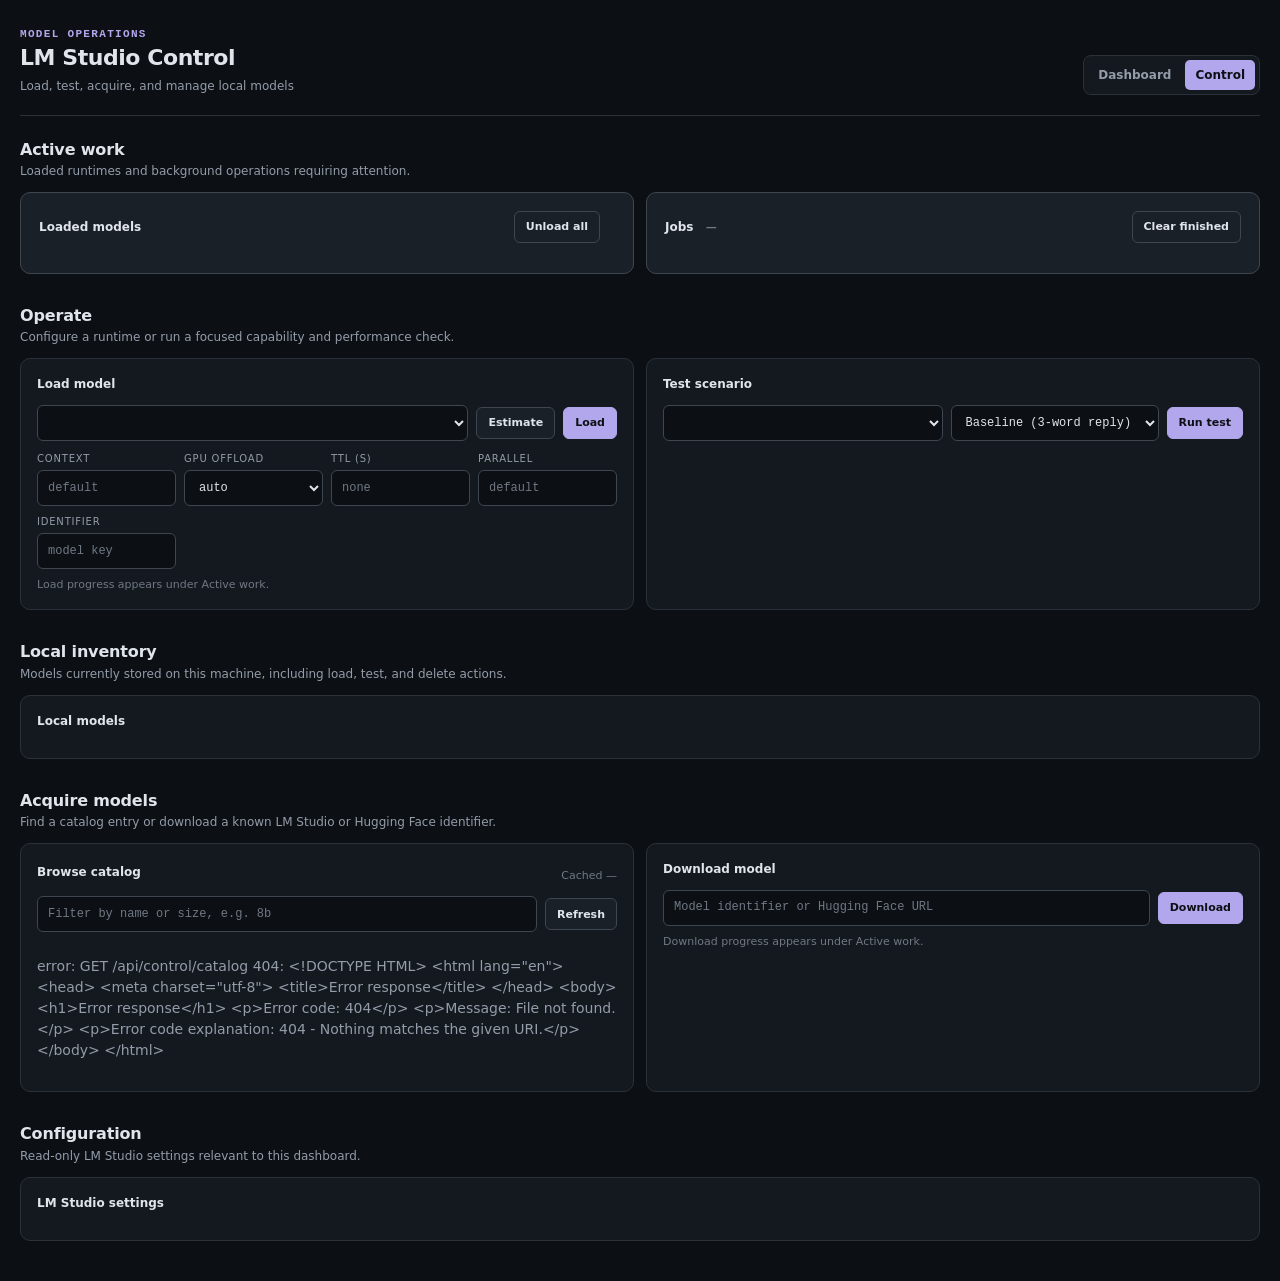
==== commit fd88e491: "dashboard: improve information hierarchy Reorganize the dashboard and control panel around runtime h" ====
--- a/templates/control.html
+++ b/templates/control.html
@@ -1,47 +1,63 @@
 <!doctype html>
-<html><head><meta charset="utf-8"><title>lm studio // control</title>
+<html lang="en"><head><meta charset="utf-8"><meta name="viewport" content="width=device-width, initial-scale=1"><title>LM Studio Control</title>
 <style>
-  :root{--bg:#0b0d12;--card:#141821;--border:#222936;--text:#e6e9ef;--dim:#7a8290;--accent:#7dd3fc;--accent2:#a78bfa;--good:#86efac;--warn:#fcd34d;--bad:#fca5a5}
+  :root{color-scheme:dark;--bg:oklch(17% .012 255);--surface:oklch(21% .014 255);--surface-raised:oklch(24% .016 255);--border:oklch(31% .018 255);--border-strong:oklch(39% .02 255);--text:oklch(92% .01 255);--dim:oklch(69% .02 255);--muted:oklch(57% .02 255);--accent:oklch(78% .12 220);--accent2:oklch(76% .1 292);--good:oklch(78% .13 150);--warn:oklch(82% .13 85);--bad:oklch(75% .15 25);--radius:10px}
   *{box-sizing:border-box}
-  body{margin:0;background:var(--bg);color:var(--text);font:14px/1.5 ui-monospace,SFMono-Regular,Menlo,monospace;padding:24px;max-width:1400px;margin-inline:auto}
-  nav{display:flex;gap:16px;margin-bottom:16px;font-size:12px}
-  nav a{color:var(--dim);text-decoration:none}
-  nav a.active{color:var(--accent2)}
-  h1{font-size:14px;font-weight:600;margin:0 0 16px;color:var(--dim);letter-spacing:.05em;text-transform:uppercase}
-  h1 span{color:var(--accent2)}
-  .grid-2{display:grid;grid-template-columns:1fr 1fr;gap:16px;margin-bottom:16px}
-  @media(max-width:900px){.grid-2{grid-template-columns:1fr}}
-  .card{background:var(--card);border:1px solid var(--border);border-radius:8px;padding:16px;margin-bottom:16px}
-  .card h2{font-size:11px;font-weight:600;margin:0 0 12px;color:var(--dim);letter-spacing:.1em;text-transform:uppercase}
-  table{width:100%;border-collapse:collapse;font-size:12px}
-  th{text-align:left;color:var(--dim);font-weight:500;padding:6px 8px;border-bottom:1px solid var(--border);text-transform:uppercase;font-size:10px;letter-spacing:.1em}
-  td{padding:6px 8px;border-bottom:1px solid var(--border);font-variant-numeric:tabular-nums;vertical-align:middle}
+  html{background:var(--bg)}
+  body{margin:0;background:var(--bg);color:var(--text);font:14px/1.5 -apple-system,BlinkMacSystemFont,"Segoe UI",system-ui,sans-serif}
+  a,button,input,select,textarea{transition:color 180ms cubic-bezier(.22,1,.36,1),border-color 180ms cubic-bezier(.22,1,.36,1),background-color 180ms cubic-bezier(.22,1,.36,1)}
+  a:focus-visible,button:focus-visible,input:focus-visible,select:focus-visible,textarea:focus-visible{outline:2px solid var(--accent);outline-offset:2px}
+  .shell{width:min(100% - 40px,1500px);margin-inline:auto;padding:28px 0 40px}
+  .masthead{display:flex;align-items:flex-end;justify-content:space-between;gap:24px;padding-bottom:20px;border-bottom:1px solid var(--border)}
+  .eyebrow{margin:0 0 4px;color:var(--accent2);font:600 11px/1.2 ui-monospace,SFMono-Regular,Menlo,monospace;letter-spacing:.12em;text-transform:uppercase}
+  h1{font-size:22px;line-height:1.2;font-weight:650;letter-spacing:-.02em;margin:0}
+  .subtitle{color:var(--dim);font-size:12px;margin-top:5px}
+  nav{display:flex;gap:4px;padding:4px;background:var(--surface);border:1px solid var(--border);border-radius:8px}
+  nav a{color:var(--dim);text-decoration:none;font-size:12px;font-weight:600;padding:6px 10px;border-radius:5px}
+  nav a:hover{color:var(--text);background:var(--surface-raised)}
+  nav a.active{color:var(--bg);background:var(--accent2)}
+  main{display:grid;gap:32px;padding-top:24px}
+  .section-head{margin-bottom:12px}
+  .section-head h2{font-size:16px;line-height:1.2;margin:0;font-weight:650;letter-spacing:-.01em}
+  .section-head p{margin:3px 0 0;color:var(--dim);font-size:12px}
+  .grid-2{display:grid;grid-template-columns:minmax(0,1fr) minmax(0,1fr);gap:12px}
+  .card{min-width:0;background:var(--surface);border:1px solid var(--border);border-radius:var(--radius);padding:16px}
+  .card.primary{background:var(--surface-raised);border-color:var(--border-strong);padding:18px}
+  .card h3{font-size:12px;font-weight:650;margin:0 0 12px;color:var(--text)}
+  .card-head{display:flex;justify-content:space-between;align-items:center;gap:12px;margin-bottom:12px}
+  .card-head h3{margin:0}
+  .table-region{overflow-x:auto;scrollbar-gutter:stable}
+  table{width:100%;min-width:560px;border-collapse:collapse;font:12px/1.45 ui-monospace,SFMono-Regular,Menlo,monospace}
+  th{text-align:left;color:var(--muted);font-weight:600;padding:7px 9px;border-bottom:1px solid var(--border-strong);text-transform:uppercase;font-size:9px;letter-spacing:.1em;white-space:nowrap}
+  td{padding:8px 9px;border-bottom:1px solid var(--border);font-variant-numeric:tabular-nums;vertical-align:middle}
+  tbody tr:hover td,table>tr:not(:first-child):hover td{background:oklch(26% .016 255)}
   tr:last-child td{border:0}
-  .pill{display:inline-block;padding:2px 8px;border-radius:10px;font-size:11px}
-  .pill.good{background:rgba(134,239,172,.15);color:var(--good)}
-  .pill.warn{background:rgba(252,211,77,.15);color:var(--warn)}
-  .pill.bad{background:rgba(252,165,165,.15);color:var(--bad)}
+  .pill{display:inline-block;padding:2px 7px;border-radius:999px;font:600 10px/1.5 -apple-system,BlinkMacSystemFont,"Segoe UI",system-ui,sans-serif;white-space:nowrap}
+  .pill.good{background:oklch(30% .06 150);color:var(--good)}
+  .pill.warn{background:oklch(31% .055 85);color:var(--warn)}
+  .pill.bad{background:oklch(30% .06 25);color:var(--bad)}
   .pill.dim{background:var(--border);color:var(--dim)}
-  button{background:var(--border);color:var(--text);border:1px solid #2d3548;border-radius:4px;padding:4px 10px;font:inherit;font-size:11px;cursor:pointer}
+  button{min-height:32px;background:var(--surface-raised);color:var(--text);border:1px solid var(--border-strong);border-radius:6px;padding:5px 11px;font:600 11px/1.2 -apple-system,BlinkMacSystemFont,"Segoe UI",system-ui,sans-serif;cursor:pointer}
   button:hover{border-color:var(--accent2);color:var(--accent2)}
   button.danger:hover{border-color:var(--bad);color:var(--bad)}
-  button.primary{background:var(--accent2);color:#0b0d12;border-color:var(--accent2);font-weight:600}
-  button.primary:hover{background:#9061f5;color:#0b0d12}
+  button.primary{background:var(--accent2);color:var(--bg);border-color:var(--accent2)}
+  button.primary:hover{background:oklch(82% .1 292);color:var(--bg)}
   button:disabled{opacity:.4;cursor:not-allowed}
-  input,select,textarea{background:#0b0d12;color:var(--text);border:1px solid var(--border);border-radius:4px;padding:6px 10px;font:inherit;font-size:12px}
-  input:focus,select:focus,textarea:focus{outline:0;border-color:var(--accent2)}
+  input,select,textarea{min-height:36px;background:var(--bg);color:var(--text);border:1px solid var(--border-strong);border-radius:6px;padding:7px 10px;font:12px/1.4 ui-monospace,SFMono-Regular,Menlo,monospace}
+  input:focus,select:focus,textarea:focus{border-color:var(--accent2)}
+  input::placeholder,textarea::placeholder{color:var(--muted)}
   textarea{width:100%;min-height:80px;font-family:ui-monospace,monospace}
   .row{display:flex;gap:8px;align-items:center;flex-wrap:wrap}
   .row > *{flex-shrink:0}
   .grow{flex:1;min-width:200px}
-  .bar{height:6px;background:var(--border);border-radius:3px;overflow:hidden;margin:8px 0}
-  .bar>div{height:100%;background:var(--accent2);transition:width .3s}
-  .empty{color:var(--dim);font-style:italic;padding:12px 0}
-  .meta{color:var(--dim);font-size:11px;margin-top:8px}
-  pre{background:#0b0d12;border:1px solid var(--border);border-radius:4px;padding:12px;font-size:11px;overflow-x:auto;white-space:pre-wrap;word-break:break-word}
+  .bar{height:5px;background:var(--border);border-radius:3px;overflow:hidden;margin:8px 0}
+  .bar>div{height:100%;background:var(--accent2);transition:width 200ms cubic-bezier(.22,1,.36,1)}
+  .empty{color:var(--dim);padding:14px 0}
+  .meta{color:var(--muted);font-size:11px;margin-top:8px}
+  pre{background:var(--bg);border:1px solid var(--border);border-radius:6px;padding:12px;font-size:11px;overflow-x:auto;white-space:pre-wrap;word-break:break-word}
   pre.thinking{color:var(--dim);max-height:200px;overflow-y:auto}
   pre.content{color:var(--text)}
-  .stat{display:inline-block;margin-right:16px}
+  .stat{display:inline-block;margin:0 20px 10px 0}
   .stat .k{color:var(--dim);font-size:10px;text-transform:uppercase;letter-spacing:.1em}
   .stat .v{font-variant-numeric:tabular-nums;font-weight:600}
   .suggestions{display:flex;flex-wrap:wrap;gap:6px;margin-top:8px}
@@ -49,75 +65,60 @@
   .opts{display:grid;grid-template-columns:repeat(auto-fit,minmax(130px,1fr));gap:8px;margin-bottom:8px}
   .opts label{display:flex;flex-direction:column;gap:4px;font-size:10px;color:var(--dim);text-transform:uppercase;letter-spacing:.08em}
   .opts input,.opts select{width:100%}
+  @media(max-width:820px){.shell{width:min(100% - 24px,1500px);padding-top:16px}.masthead{align-items:flex-start;flex-direction:column}.grid-2{grid-template-columns:1fr}.card,.card.primary{padding:14px}main{gap:28px}.row>*{flex:1 1 auto}.row>.grow{flex-basis:100%}}
+  @media(prefers-reduced-motion:reduce){*,*::before,*::after{scroll-behavior:auto!important;transition:none!important}}
 </style></head>
 <body>
-<nav><a href="/">← dashboard</a><a href="/control" class="active">▸ control</a></nav>
-<h1>lm studio // <span>control</span></h1>
-
-<div class="card"><h2 style="display:flex;justify-content:space-between;align-items:center">
-    <span>Loaded Models</span>
-    <button id="unload-all" class="danger" style="font-size:10px">Unload all</button>
-  </h2>
-  <div id="loaded"></div>
+<div class="shell">
+  <header class="masthead">
+    <div><p class="eyebrow">Model operations</p><h1>LM Studio Control</h1><div class="subtitle">Load, test, acquire, and manage local models</div></div>
+    <nav aria-label="Primary"><a href="/">Dashboard</a><a href="/control" class="active" aria-current="page">Control</a></nav>
+  </header>
+  <main>
+    <section aria-labelledby="active-title">
+      <div class="section-head"><h2 id="active-title">Active work</h2><p>Loaded runtimes and background operations requiring attention.</p></div>
+      <div class="grid-2">
+        <div class="card primary table-region"><div class="card-head"><h3>Loaded models</h3><button id="unload-all" class="danger">Unload all</button></div><div id="loaded"></div></div>
+        <div class="card primary"><div class="card-head"><h3>Jobs <span id="jobs-summary" class="meta" style="margin-left:8px">—</span></h3><button id="jobs-clear">Clear finished</button></div><div id="jobs-view"></div></div>
+      </div>
+    </section>
+    <section aria-labelledby="operate-title">
+      <div class="section-head"><h2 id="operate-title">Operate</h2><p>Configure a runtime or run a focused capability and performance check.</p></div>
+      <div class="grid-2">
+        <div class="card"><h3>Load model</h3>
+          <div class="row" style="margin-bottom:10px"><select id="load-model" class="grow" aria-label="Model to load"></select><button id="estimate-btn">Estimate</button><button class="primary" id="load-btn">Load</button></div>
+          <div class="opts">
+            <label>Context<input id="load-ctx" type="number" min="1" placeholder="default"></label>
+            <label>GPU offload<select id="load-gpu"><option value="">auto</option><option value="max">max</option><option value="off">off</option><option value="0.5">0.5</option></select></label>
+            <label>TTL (s)<input id="load-ttl" type="number" min="1" placeholder="none"></label>
+            <label>Parallel<input id="load-par" type="number" min="1" placeholder="default"></label>
+            <label>Identifier<input id="load-id" placeholder="model key"></label>
+          </div>
+          <div id="estimate-out"></div><div class="meta">Load progress appears under Active work.</div>
+        </div>
+        <div class="card"><h3>Test scenario</h3>
+          <div class="row" style="margin-bottom:10px"><select id="test-model" class="grow" aria-label="Model to test"></select><select id="test-scenario" aria-label="Test scenario"></select><button class="primary" id="run-test">Run test</button></div>
+          <textarea id="test-custom" placeholder="Custom prompt" aria-label="Custom prompt" style="display:none"></textarea><div id="test-result" style="margin-top:12px"></div>
+        </div>
+      </div>
+    </section>
+    <section aria-labelledby="inventory-title">
+      <div class="section-head"><h2 id="inventory-title">Local inventory</h2><p>Models currently stored on this machine, including load, test, and delete actions.</p></div>
+      <div class="card table-region"><h3>Local models</h3><div id="library"></div></div>
+    </section>
+    <section aria-labelledby="acquire-title">
+      <div class="section-head"><h2 id="acquire-title">Acquire models</h2><p>Find a catalog entry or download a known LM Studio or Hugging Face identifier.</p></div>
+      <div class="grid-2">
+        <div class="card"><div class="card-head"><h3>Browse catalog</h3><span class="meta">Cached <span id="cat-age">—</span></span></div><div class="row" style="margin-bottom:10px"><input id="cat-search" class="grow" aria-label="Filter model catalog" placeholder="Filter by name or size, e.g. 8b"><button id="cat-refresh">Refresh</button></div><div id="catalog" style="max-height:520px;overflow-y:auto"></div></div>
+        <div class="card"><h3>Download model</h3><div class="row"><input id="dl-name" class="grow" aria-label="Model identifier" placeholder="Model identifier or Hugging Face URL"><button class="primary" id="dl-btn">Download</button></div><div class="meta">Download progress appears under Active work.</div></div>
+      </div>
+    </section>
+    <section aria-labelledby="settings-title">
+      <div class="section-head"><h2 id="settings-title">Configuration</h2><p>Read-only LM Studio settings relevant to this dashboard.</p></div>
+      <div class="card table-region"><h3>LM Studio settings</h3><div id="config"></div></div>
+    </section>
+  </main>
 </div>
-
-<div class="card">
-  <h2 style="display:flex;justify-content:space-between;align-items:center">
-    <span>Jobs <span id="jobs-summary" style="color:var(--dim);font-weight:400;margin-left:8px">—</span></span>
-    <button id="jobs-clear" style="font-size:10px">Clear finished</button>
-  </h2>
-  <div id="jobs-view"></div>
-</div>
-
-<div class="card"><h2>Load Model</h2>
-  <div class="row" style="margin-bottom:8px">
-    <select id="load-model" class="grow"></select>
-    <button id="estimate-btn">Estimate</button>
-    <button class="primary" id="load-btn">Load</button>
-  </div>
-  <div class="opts">
-    <label>context<input id="load-ctx" type="number" min="1" placeholder="default"></label>
-    <label>gpu offload<select id="load-gpu">
-      <option value="">auto</option><option value="max">max</option>
-      <option value="off">off</option><option value="0.5">0.5</option>
-    </select></label>
-    <label>ttl (s)<input id="load-ttl" type="number" min="1" placeholder="none"></label>
-    <label>parallel<input id="load-par" type="number" min="1" placeholder="default"></label>
-    <label>identifier<input id="load-id" placeholder="default = model key"></label>
-  </div>
-  <div id="estimate-out"></div>
-  <div class="meta">progress shows in the Jobs panel above</div>
-</div>
-
-<div class="card"><h2>Test Scenario</h2>
-  <div class="row" style="margin-bottom:8px">
-    <select id="test-model" class="grow"></select>
-    <select id="test-scenario"></select>
-    <button class="primary" id="run-test">Run</button>
-  </div>
-  <textarea id="test-custom" placeholder="custom prompt (used when scenario = custom)" style="display:none"></textarea>
-  <div id="test-result" style="margin-top:12px"></div>
-</div>
-
-<div class="card"><h2>Local Models</h2><div id="library"></div></div>
-
-<div class="card"><h2>Browse lmstudio.ai/models <span style="color:var(--dim);font-size:10px;font-weight:400;margin-left:8px">cached <span id="cat-age">—</span></span></h2>
-  <div class="row" style="margin-bottom:8px">
-    <input id="cat-search" class="grow" placeholder="filter by name or size (e.g. 8b, 30b)">
-    <button id="cat-refresh">Refresh</button>
-  </div>
-  <div id="catalog" style="max-height:520px;overflow-y:auto"></div>
-</div>
-
-<div class="card"><h2>Download Model</h2>
-  <div class="row">
-    <input id="dl-name" class="grow" placeholder="e.g. qwen3.5 or qwen/qwen3.5-9b@q8_0 or a Hugging Face URL">
-    <button class="primary" id="dl-btn">Download</button>
-  </div>
-  <div class="meta" style="margin-top:8px">progress shows in the Jobs panel above</div>
-</div>
-
-<div class="card"><h2>LM Studio Settings (read-only)</h2><div id="config"></div></div>
 <script>
 const SCENARIOS = {
   baseline:  "Baseline (3-word reply)",
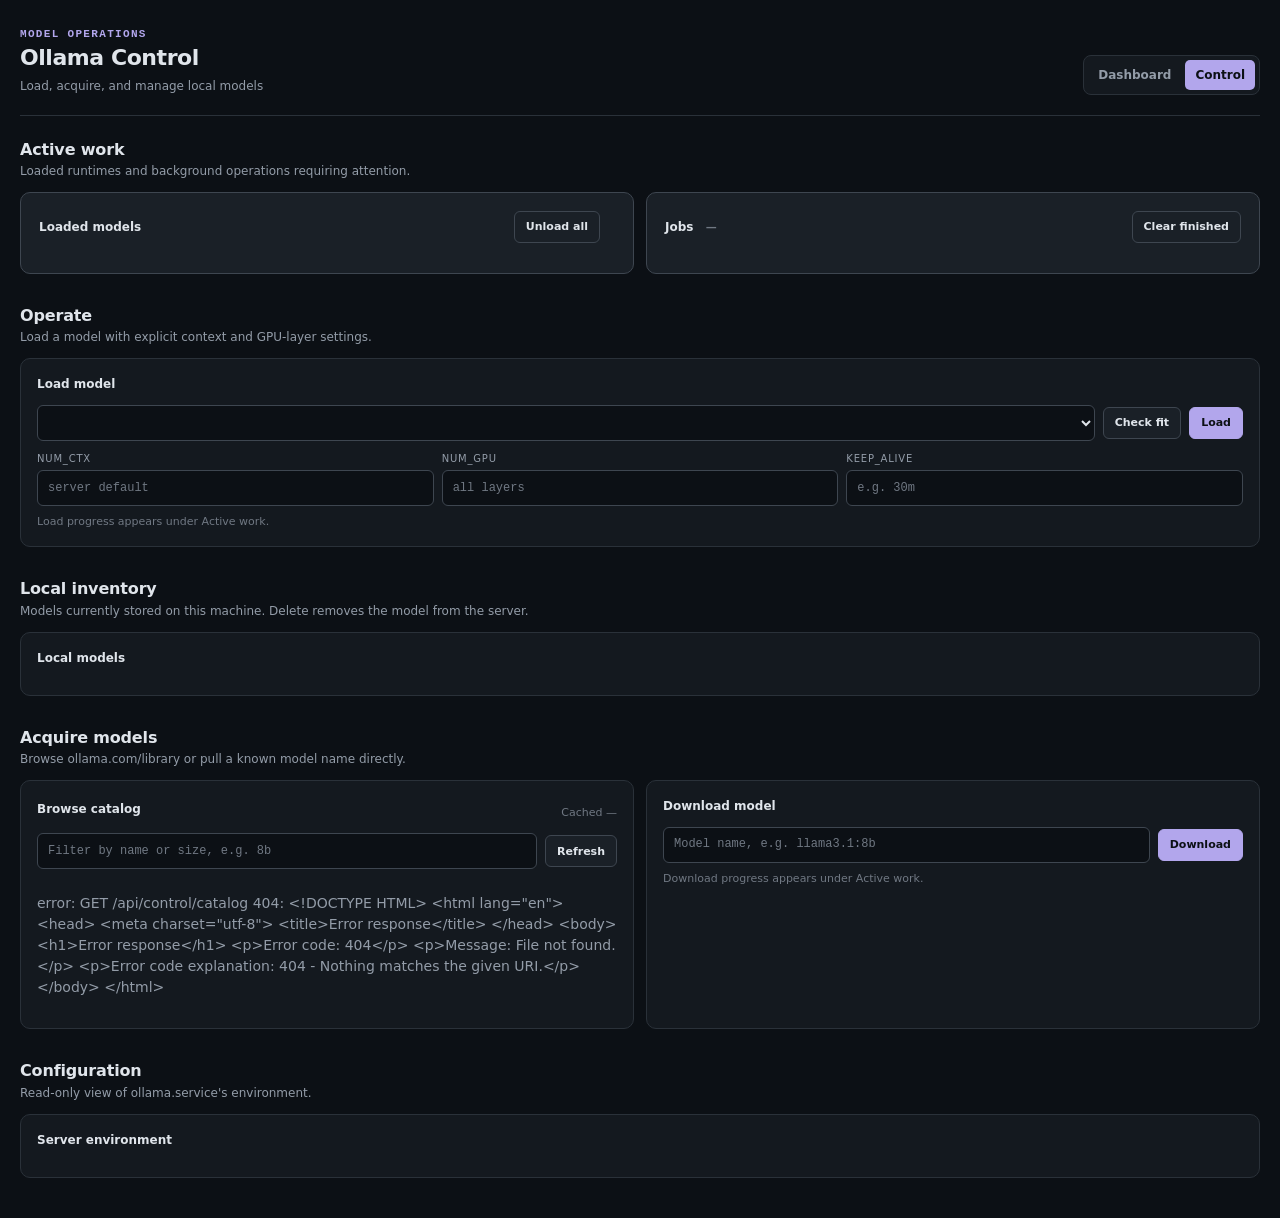
==== commit db56d8df: "Rework the dashboard and control panel for Ollama index.html: request table gains status, latency an" ====
--- a/templates/control.html
+++ b/templates/control.html
@@ -1,5 +1,5 @@
 <!doctype html>
-<html lang="en"><head><meta charset="utf-8"><meta name="viewport" content="width=device-width, initial-scale=1"><title>LM Studio Control</title>
+<html lang="en"><head><meta charset="utf-8"><meta name="viewport" content="width=device-width, initial-scale=1"><title>Ollama Control</title>
 <style>
   :root{color-scheme:dark;--bg:oklch(17% .012 255);--surface:oklch(21% .014 255);--surface-raised:oklch(24% .016 255);--border:oklch(31% .018 255);--border-strong:oklch(39% .02 255);--text:oklch(92% .01 255);--dim:oklch(69% .02 255);--muted:oklch(57% .02 255);--accent:oklch(78% .12 220);--accent2:oklch(76% .1 292);--good:oklch(78% .13 150);--warn:oklch(82% .13 85);--bad:oklch(75% .15 25);--radius:10px}
   *{box-sizing:border-box}
@@ -71,7 +71,7 @@
 <body>
 <div class="shell">
   <header class="masthead">
-    <div><p class="eyebrow">Model operations</p><h1>LM Studio Control</h1><div class="subtitle">Load, test, acquire, and manage local models</div></div>
+    <div><p class="eyebrow">Model operations</p><h1>Ollama Control</h1><div class="subtitle">Load, acquire, and manage local models</div></div>
     <nav aria-label="Primary"><a href="/">Dashboard</a><a href="/control" class="active" aria-current="page">Control</a></nav>
   </header>
   <main>
@@ -83,53 +83,39 @@
       </div>
     </section>
     <section aria-labelledby="operate-title">
-      <div class="section-head"><h2 id="operate-title">Operate</h2><p>Configure a runtime or run a focused capability and performance check.</p></div>
-      <div class="grid-2">
+      <div class="section-head"><h2 id="operate-title">Operate</h2><p>Load a model with explicit context and GPU-layer settings.</p></div>
+      <div>
         <div class="card"><h3>Load model</h3>
-          <div class="row" style="margin-bottom:10px"><select id="load-model" class="grow" aria-label="Model to load"></select><button id="estimate-btn">Estimate</button><button class="primary" id="load-btn">Load</button></div>
+          <div class="row" style="margin-bottom:10px"><select id="load-model" class="grow" aria-label="Model to load"></select><button id="fit-btn">Check fit</button><button class="primary" id="load-btn">Load</button></div>
           <div class="opts">
-            <label>Context<input id="load-ctx" type="number" min="1" placeholder="default"></label>
-            <label>GPU offload<select id="load-gpu"><option value="">auto</option><option value="max">max</option><option value="off">off</option><option value="0.5">0.5</option></select></label>
-            <label>TTL (s)<input id="load-ttl" type="number" min="1" placeholder="none"></label>
-            <label>Parallel<input id="load-par" type="number" min="1" placeholder="default"></label>
-            <label>Identifier<input id="load-id" placeholder="model key"></label>
+            <label>num_ctx<input id="load-ctx" type="number" min="1" placeholder="server default"></label>
+            <label>num_gpu<input id="load-gpu" type="number" min="0" placeholder="all layers"></label>
+            <label>keep_alive<input id="load-ttl" placeholder="e.g. 30m"></label>
           </div>
-          <div id="estimate-out"></div><div class="meta">Load progress appears under Active work.</div>
-        </div>
-        <div class="card"><h3>Test scenario</h3>
-          <div class="row" style="margin-bottom:10px"><select id="test-model" class="grow" aria-label="Model to test"></select><select id="test-scenario" aria-label="Test scenario"></select><button class="primary" id="run-test">Run test</button></div>
-          <textarea id="test-custom" placeholder="Custom prompt" aria-label="Custom prompt" style="display:none"></textarea><div id="test-result" style="margin-top:12px"></div>
+          <div id="fit-out"></div>
+          <div id="server-opts" class="meta" style="text-align:left"></div>
+          <div class="meta">Load progress appears under Active work.</div>
         </div>
       </div>
     </section>
     <section aria-labelledby="inventory-title">
-      <div class="section-head"><h2 id="inventory-title">Local inventory</h2><p>Models currently stored on this machine, including load, test, and delete actions.</p></div>
+      <div class="section-head"><h2 id="inventory-title">Local inventory</h2><p>Models currently stored on this machine. Delete removes the model from the server.</p></div>
       <div class="card table-region"><h3>Local models</h3><div id="library"></div></div>
     </section>
     <section aria-labelledby="acquire-title">
-      <div class="section-head"><h2 id="acquire-title">Acquire models</h2><p>Find a catalog entry or download a known LM Studio or Hugging Face identifier.</p></div>
+      <div class="section-head"><h2 id="acquire-title">Acquire models</h2><p>Browse ollama.com/library or pull a known model name directly.</p></div>
       <div class="grid-2">
         <div class="card"><div class="card-head"><h3>Browse catalog</h3><span class="meta">Cached <span id="cat-age">—</span></span></div><div class="row" style="margin-bottom:10px"><input id="cat-search" class="grow" aria-label="Filter model catalog" placeholder="Filter by name or size, e.g. 8b"><button id="cat-refresh">Refresh</button></div><div id="catalog" style="max-height:520px;overflow-y:auto"></div></div>
-        <div class="card"><h3>Download model</h3><div class="row"><input id="dl-name" class="grow" aria-label="Model identifier" placeholder="Model identifier or Hugging Face URL"><button class="primary" id="dl-btn">Download</button></div><div class="meta">Download progress appears under Active work.</div></div>
+        <div class="card"><h3>Download model</h3><div class="row"><input id="dl-name" class="grow" aria-label="Model identifier" placeholder="Model name, e.g. llama3.1:8b"><button class="primary" id="dl-btn">Download</button></div><div class="meta">Download progress appears under Active work.</div></div>
       </div>
     </section>
     <section aria-labelledby="settings-title">
-      <div class="section-head"><h2 id="settings-title">Configuration</h2><p>Read-only LM Studio settings relevant to this dashboard.</p></div>
-      <div class="card table-region"><h3>LM Studio settings</h3><div id="config"></div></div>
+      <div class="section-head"><h2 id="settings-title">Configuration</h2><p>Read-only view of ollama.service's environment.</p></div>
+      <div class="card table-region"><h3>Server environment</h3><div id="config"></div></div>
     </section>
   </main>
 </div>
 <script>
-const SCENARIOS = {
-  baseline:  "Baseline (3-word reply)",
-  reasoning: "Reasoning (bat & ball)",
-  coding:    "Coding (is_prime)",
-  needle29k: "Needle in 29K context",
-  tool_call: "Tool calling (weather)",
-  abliter:   "Abliteration probe",
-  custom:    "Custom prompt",
-};
-
 const el = id => document.getElementById(id);
 function ce(tag, opts={}, children=[]){
   const e = document.createElement(tag);
@@ -167,24 +153,31 @@
   try{
     const s = await api('GET', '/api/state');
 
-    // Loaded models. Unload takes the instance identifier, which differs from
-    // the model key whenever the model was loaded with --identifier.
+    // Loaded models. Ollama identifies a loaded model by its name; there is no
+    // separate instance identifier the way LM Studio had.
     if(!s.loaded.length){ el('loaded').replaceChildren(ce('div',{cls:'empty',text:'no models loaded'})); }
     else {
       const t = ce('table');
-      t.appendChild(ce('tr',{},['identifier','model','ctx / max','par','ttl','status',''].map(h=>ce('th',{text:h}))));
+      t.appendChild(ce('tr',{},['model','placement','ctx','ttl',''].map(h=>ce('th',{text:h}))));
       for(const m of s.loaded){
         const btn = ce('button', {cls:'danger', text:'Unload'});
         btn.onclick = async () => {
           btn.disabled=true;
-          try{ await api('POST','/api/control/unload',{identifier:m.identifier}); }
+          try{ await api('POST','/api/control/unload',{model:m.model_key}); }
           catch(e){ alert(e.message); btn.disabled=false; }
           refresh();
         };
-        const ctx = m.context ? `${(m.context/1024).toFixed(0)}K / ${(m.max_context/1024).toFixed(0)}K` : '—';
-        const cells = [m.identifier, m.model_key, ctx, m.parallel ?? '—',
-                       m.ttl_s == null ? 'none' : fmtSecs(m.ttl_s), m.status || '—', ''];
-        const row = ce('tr',{},cells.map(c=>ce('td',{text:c==null?'—':String(c)})));
+        const ctx = m.context ? `${(m.context/1024).toFixed(0)}K` : '—';
+        const row = ce('tr',{},[
+          ce('td',{text:m.model_key}),
+          // size vs size_vram: when they differ, layers spilled to the CPU.
+          ce('td',{},[m.fully_gpu
+            ? ce('span',{cls:'pill good',text:'GPU'})
+            : ce('span',{cls:'pill warn',text:'CPU +'+fmtBytes(m.cpu_bytes)})]),
+          ce('td',{text:ctx}),
+          ce('td',{text:m.ttl_s == null ? 'none' : fmtSecs(m.ttl_s)}),
+          ce('td'),
+        ]);
         row.lastChild.replaceChildren(btn);
         t.appendChild(row);
       }
@@ -193,17 +186,20 @@
 
     // Local models
     const t = ce('table');
-    t.appendChild(ce('tr',{},['model','arch','params','quant','size','max ctx',''].map(h=>ce('th',{text:h}))));
-    const sel = el('test-model'), lsel = el('load-model');
-    const cur = sel.value, lcur = lsel.value;
-    sel.replaceChildren(); lsel.replaceChildren();
+    t.appendChild(ce('tr',{},['model','arch','params','quant','size','max ctx','',''].map(h=>ce('th',{text:h}))));
+    const lsel = el('load-model');
+    const lcur = lsel.value;
+    lsel.replaceChildren();
     for(const m of s.library){
       const actions = ce('td');
       const del = ce('button',{cls:'danger',text:'Delete'});
       del.onclick = () => confirmDelete(actions, del, m);
-      const test = ce('button',{text:'Test'});
-      test.onclick = () => { sel.value = m.model_key; el('test-scenario').value='baseline'; el('run-test').click(); };
-      actions.replaceChildren(del, ce('span',{text:' '}), test);
+      actions.replaceChildren(del);
+      const caps = ce('td');
+      for(const [flag,label] of [['vision','vision'],['tools','tools'],
+                                 ['thinking','thinking'],['embedding','embed']]){
+        if(m[flag]) caps.appendChild(ce('span',{cls:'pill dim',text:label,style:'margin-right:4px'}));
+      }
       const row = ce('tr',{},[
         ce('td',{text:m.model_key}),
         ce('td',{text:m.arch||'—'}),
@@ -211,33 +207,38 @@
         ce('td',{text:m.quant||'—'}),
         ce('td',{text:fmtBytes(m.size)}),
         ce('td',{text:m.max_context ? (m.max_context/1024).toFixed(0)+'K' : '—'}),
+        caps,
         actions,
       ]);
       if(m.loaded) row.firstChild.appendChild(ce('span',{cls:'pill good',text:'loaded',style:'margin-left:6px'}));
       t.appendChild(row);
-      sel.appendChild(ce('option',{text:m.model_key,attrs:{value:m.model_key}}));
       lsel.appendChild(ce('option',{text:m.model_key,attrs:{value:m.model_key}}));
     }
     el('library').replaceChildren(t);
-    if(cur && Array.from(sel.options).some(o=>o.value===cur)) sel.value = cur;
     if(lcur && Array.from(lsel.options).some(o=>o.value===lcur)) lsel.value = lcur;
 
-    // Settings (whitelisted keys only — never a raw dump)
+    // Server environment. The key set is not fixed — a user may add any
+    // OLLAMA_* variable — so this renders whatever arrived. Secret-shaped
+    // names are already redacted server-side.
     const cfg = s.settings || {};
     if(cfg.error){ el('config').replaceChildren(ce('div',{cls:'empty',text:'settings: '+cfg.error})); }
     else {
       const ct = ce('table');
-      ct.appendChild(ce('tr',{},['key','value'].map(h=>ce('th',{text:h}))));
-      const show = (k, v) => ct.appendChild(ce('tr',{},[
-        ce('td',{text:k}), ce('td',{text:v==null?'—':String(v),style:'color:#a78bfa'})]));
-      show('models folder', cfg.downloadsFolder);
-      const dcl = cfg.defaultContextLength;
-      show('default context', dcl && typeof dcl === 'object' ? dcl.value : dcl);
-      const g = cfg.modelLoadingGuardrails;
-      show('load guardrails', g && typeof g === 'object' ? g.mode : g);
-      show('local service', cfg.enableLocalService);
-      show('hf proxy', cfg.useHFProxy);
-      el('config').replaceChildren(ct, ce('div',{cls:'meta',text:cfg.path}));
+      ct.appendChild(ce('tr',{},['variable','value'].map(h=>ce('th',{text:h}))));
+      const keys = Object.keys(cfg).filter(k => k.startsWith('OLLAMA_')).sort();
+      if(!keys.length) ct.appendChild(ce('tr',{},[ce('td',{text:'—'}),ce('td',{text:'no OLLAMA_* variables set'})]));
+      for(const k of keys){
+        ct.appendChild(ce('tr',{},[
+          ce('td',{text:k}), ce('td',{text:String(cfg[k]),style:'color:#a78bfa'})]));
+      }
+      el('config').replaceChildren(ct, ce('div',{cls:'meta',text:'systemd unit: '+(cfg.unit||'—')}));
+      // Settings that exist server-wide and have no per-load equivalent, shown
+      // beside the load form so their absence there reads as "not per-load".
+      const so = el('server-opts');
+      if(so){
+        const par = cfg.OLLAMA_NUM_PARALLEL, max = cfg.OLLAMA_MAX_LOADED_MODELS;
+        so.textContent = `server-wide: num_parallel=${par ?? 'default'}, max_loaded=${max ?? 'default'}`;
+      }
     }
   } catch(e){ console.error(e); }
 }
@@ -309,8 +310,9 @@
       card.appendChild(ce('div',{text:p.error || p.last_line || p.status || '—',
                                 style:'font-size:11px;color:var(--dim);margin-bottom:6px;word-break:break-word'}));
 
-      // `lms get` progress may be indeterminate; show a bar only when we have
-      // a real percentage or byte pair, otherwise the last line above stands in.
+      // Pull phases like "pulling manifest" and "verifying sha256 digest" carry
+      // no byte counts, so show a bar only when a real percentage or byte pair
+      // exists; otherwise the status line above stands in.
       const pct = p.total ? (p.completed/p.total*100) : (p.pct != null ? p.pct : null);
       if(pct != null && !p.done){
         card.appendChild(ce('div',{cls:'bar',style:'margin:6px 0'},[ce('div',{style:`width:${pct}%`})]));
@@ -337,16 +339,24 @@
 
 function loadOpts(){
   const v = id => { const s = el(id).value.trim(); return s === '' ? null : s; };
-  return {model: el('load-model').value, context: v('load-ctx'), gpu: v('load-gpu'),
-          ttl: v('load-ttl'), parallel: v('load-par'), identifier: v('load-id')};
-}
-el('estimate-btn').onclick = async () => {
-  const out = el('estimate-out');
-  out.replaceChildren(ce('div',{cls:'empty',text:'estimating…'}));
-  try{
-    const r = await api('POST','/api/control/load/estimate', loadOpts());
-    out.replaceChildren(r.ok ? ce('pre',{cls:'content',text:r.output})
-                             : ce('div',{cls:'empty',text:'error: '+r.error}));
+  return {model: el('load-model').value, context: v('load-ctx'),
+          gpu: v('load-gpu'), ttl: v('load-ttl')};
+}
+// Not an estimate: Ollama has no equivalent of `lms load --estimate-only`.
+// This compares the model's on-disk size to free VRAM and ignores KV cache
+// and context, so it is labelled a fit check rather than a prediction.
+el('fit-btn').onclick = async () => {
+  const out = el('fit-out');
+  out.replaceChildren(ce('div',{cls:'empty',text:'checking…'}));
+  try{
+    const r = await api('POST','/api/control/load/fit', {model: el('load-model').value});
+    if(!r.ok){ out.replaceChildren(ce('div',{cls:'empty',text:'error: '+r.error})); return; }
+    out.replaceChildren(ce('div',{cls:'meta',style:'text-align:left'},[
+      ce('span',{cls:'pill '+(r.fits?'good':'warn'),
+                 text: r.fits ? 'fits' : 'may not fit'}),
+      ce('span',{text:` ${fmtBytes(r.model_bytes)} weights vs ${fmtBytes(r.free_bytes)} free VRAM `
+                       + '— excludes KV cache and context'}),
+    ]));
   } catch(e){ out.replaceChildren(ce('div',{cls:'empty',text:'error: '+e.message})); }
 };
 el('load-btn').onclick = async () => {
@@ -360,11 +370,17 @@
 // Catalog -------------------------------------------------------------------
 
 let CAT_DATA = [];
+function useName(name){
+  el('dl-name').value = name;
+  el('dl-name').scrollIntoView({block:'center'});
+  el('dl-name').focus();
+}
 function renderCatalog(){
   const q = (el('cat-search').value || '').toLowerCase().trim();
   const items = CAT_DATA.filter(m => {
     if(!q) return true;
-    const hay = (m.name + ' ' + m.slug + ' ' + m.sizes.join(' ')).toLowerCase();
+    const hay = (m.name + ' ' + m.slug + ' ' + m.description + ' '
+                 + m.sizes.join(' ') + ' ' + (m.capabilities||[]).join(' ')).toLowerCase();
     return q.split(/\s+/).every(t => hay.includes(t));
   });
   const wrap = el('catalog');
@@ -374,12 +390,23 @@
     const card = ce('div', {style:'border:1px solid var(--border);border-radius:6px;padding:10px;margin-bottom:6px;display:flex;justify-content:space-between;gap:8px;align-items:center'});
     const left = ce('div',{style:'flex:1;min-width:0'});
     left.appendChild(ce('div',{text:m.name,style:'color:var(--accent2);font-weight:600;font-size:13px'}));
-    left.appendChild(ce('div',{text:m.slug,style:'color:var(--dim);font-size:11px'}));
+    if(m.description){
+      left.appendChild(ce('div',{text:m.description,
+        style:'color:var(--dim);font-size:11px;margin-top:2px'}));
+    }
     const tags = ce('div',{style:'display:flex;flex-wrap:wrap;gap:4px;margin-top:6px'});
-    for(const s of m.sizes) tags.appendChild(ce('span',{cls:'pill dim',text:s}));
+    // Capabilities first, then parameter sizes: the sizes are what you click
+    // through to a concrete tag, the capabilities are what you filter on.
+    for(const c of (m.capabilities||[])) tags.appendChild(ce('span',{cls:'pill good',text:c}));
+    for(const s of m.sizes){
+      const tag = ce('button',{cls:'pill dim',text:s,
+        style:'cursor:pointer;border:0;font:inherit;font-size:10px;font-weight:600'});
+      tag.onclick = () => useName(`${m.slug}:${s}`);
+      tags.appendChild(tag);
+    }
     left.appendChild(tags);
     const b = ce('button',{text:'use',style:'font-size:10px'});
-    b.onclick = () => { el('dl-name').value = m.slug; el('dl-name').scrollIntoView({block:'center'}); el('dl-name').focus(); };
+    b.onclick = () => useName(m.slug);
     card.appendChild(left); card.appendChild(b);
     wrap.appendChild(card);
   }
@@ -412,54 +439,6 @@
   } catch(e){ alert(e.message); }
 };
 
-// Scenarios -----------------------------------------------------------------
-
-const ssel = el('test-scenario');
-for(const [k,label] of Object.entries(SCENARIOS)){
-  ssel.appendChild(ce('option',{text:label,attrs:{value:k}}));
-}
-ssel.onchange = () => { el('test-custom').style.display = ssel.value === 'custom' ? 'block' : 'none'; };
-
-function stat(k,v){ return ce('span',{cls:'stat'},[ce('div',{cls:'k',text:k}), ce('div',{cls:'v',text:v==null?'—':String(v)})]); }
-
-el('run-test').onclick = async () => {
-  const model = el('test-model').value, scenario = el('test-scenario').value;
-  const custom = el('test-custom').value;
-  const out = el('test-result');
-  out.replaceChildren(ce('div',{cls:'empty',text:`running ${scenario} on ${model}…`}));
-  el('run-test').disabled = true;
-  try{
-    const r = await api('POST','/api/control/test',{model, scenario, custom_prompt:custom});
-    if(!r.ok){ out.replaceChildren(ce('div',{cls:'empty',text:'error: '+r.error})); return; }
-    const st = r.stats || {}, mi = r.model_info || {}, rt = r.runtime || {};
-    const tps = st.tokens_per_second != null ? st.tokens_per_second.toFixed(1)+' tok/s' : '—';
-    const items = [ce('div',{},[
-      stat('model', r.model),
-      stat('scenario', r.scenario),
-      stat('throughput', tps),
-      // time-to-first-token comes straight from LM Studio's stats block
-      stat('ttft', st.ttft_s != null ? (st.ttft_s*1000).toFixed(0)+' ms' : '—'),
-      stat('generated', `${st.completion_tokens} tok` + (st.reasoning_tokens ? ` (${st.reasoning_tokens} reasoning)` : '')),
-      stat('prompt', `${st.prompt_tokens} tok`),
-      stat('gen time', st.generation_s != null ? st.generation_s.toFixed(2)+'s' : '—'),
-      stat('wall', st.wall_seconds + 's'),
-      stat('stop', st.stop_reason),
-    ])];
-    if(mi.arch || rt.name){
-      items.push(ce('div',{cls:'meta',text:
-        `${mi.arch||'—'} · ${mi.quant||'—'} · ctx ${mi.context_length||'—'} · ${rt.name||''} ${rt.version||''}`.trim()}));
-    }
-    if(r.thinking) items.push(ce('div',{cls:'meta',text:'thinking',style:'margin-top:8px'}), ce('pre',{cls:'thinking',text:r.thinking}));
-    if(r.content)  items.push(ce('div',{cls:'meta',text:'content', style:'margin-top:8px'}), ce('pre',{cls:'content',text:r.content}));
-    if(r.tool_calls && r.tool_calls.length){
-      items.push(ce('div',{cls:'meta',text:'tool calls', style:'margin-top:8px'}));
-      items.push(ce('pre',{cls:'content',text:JSON.stringify(r.tool_calls,null,2)}));
-    }
-    out.replaceChildren(...items);
-  } catch(e){ out.replaceChildren(ce('div',{cls:'empty',text:'error: '+e.message})); }
-  finally{ el('run-test').disabled = false; }
-};
-
 refresh(); setInterval(refresh, 3000);
 refreshJobs(); setInterval(refreshJobs, 1000);
 </script>
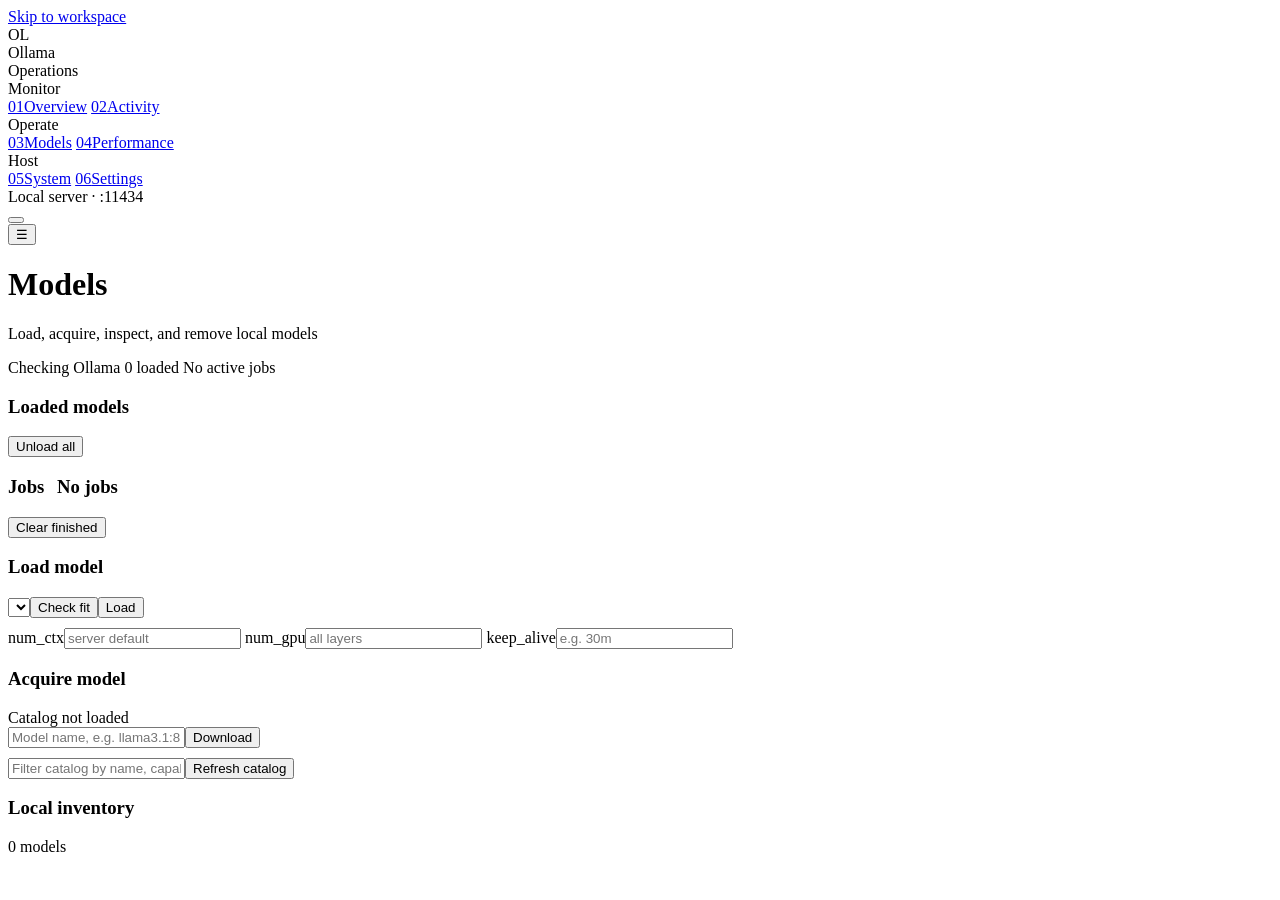
==== commit 28576b1d: "Harden dashboard operations and add model benchmarks" ====
--- a/templates/control.html
+++ b/templates/control.html
@@ -1,121 +1,91 @@
 <!doctype html>
 <html lang="en"><head><meta charset="utf-8"><meta name="viewport" content="width=device-width, initial-scale=1"><title>Ollama Control</title>
-<style>
-  :root{color-scheme:dark;--bg:oklch(17% .012 255);--surface:oklch(21% .014 255);--surface-raised:oklch(24% .016 255);--border:oklch(31% .018 255);--border-strong:oklch(39% .02 255);--text:oklch(92% .01 255);--dim:oklch(69% .02 255);--muted:oklch(57% .02 255);--accent:oklch(78% .12 220);--accent2:oklch(76% .1 292);--good:oklch(78% .13 150);--warn:oklch(82% .13 85);--bad:oklch(75% .15 25);--radius:10px}
-  *{box-sizing:border-box}
-  html{background:var(--bg)}
-  body{margin:0;background:var(--bg);color:var(--text);font:14px/1.5 -apple-system,BlinkMacSystemFont,"Segoe UI",system-ui,sans-serif}
-  a,button,input,select,textarea{transition:color 180ms cubic-bezier(.22,1,.36,1),border-color 180ms cubic-bezier(.22,1,.36,1),background-color 180ms cubic-bezier(.22,1,.36,1)}
-  a:focus-visible,button:focus-visible,input:focus-visible,select:focus-visible,textarea:focus-visible{outline:2px solid var(--accent);outline-offset:2px}
-  .shell{width:min(100% - 40px,1500px);margin-inline:auto;padding:28px 0 40px}
-  .masthead{display:flex;align-items:flex-end;justify-content:space-between;gap:24px;padding-bottom:20px;border-bottom:1px solid var(--border)}
-  .eyebrow{margin:0 0 4px;color:var(--accent2);font:600 11px/1.2 ui-monospace,SFMono-Regular,Menlo,monospace;letter-spacing:.12em;text-transform:uppercase}
-  h1{font-size:22px;line-height:1.2;font-weight:650;letter-spacing:-.02em;margin:0}
-  .subtitle{color:var(--dim);font-size:12px;margin-top:5px}
-  nav{display:flex;gap:4px;padding:4px;background:var(--surface);border:1px solid var(--border);border-radius:8px}
-  nav a{color:var(--dim);text-decoration:none;font-size:12px;font-weight:600;padding:6px 10px;border-radius:5px}
-  nav a:hover{color:var(--text);background:var(--surface-raised)}
-  nav a.active{color:var(--bg);background:var(--accent2)}
-  main{display:grid;gap:32px;padding-top:24px}
-  .section-head{margin-bottom:12px}
-  .section-head h2{font-size:16px;line-height:1.2;margin:0;font-weight:650;letter-spacing:-.01em}
-  .section-head p{margin:3px 0 0;color:var(--dim);font-size:12px}
-  .grid-2{display:grid;grid-template-columns:minmax(0,1fr) minmax(0,1fr);gap:12px}
-  .card{min-width:0;background:var(--surface);border:1px solid var(--border);border-radius:var(--radius);padding:16px}
-  .card.primary{background:var(--surface-raised);border-color:var(--border-strong);padding:18px}
-  .card h3{font-size:12px;font-weight:650;margin:0 0 12px;color:var(--text)}
-  .card-head{display:flex;justify-content:space-between;align-items:center;gap:12px;margin-bottom:12px}
-  .card-head h3{margin:0}
-  .table-region{overflow-x:auto;scrollbar-gutter:stable}
-  table{width:100%;min-width:560px;border-collapse:collapse;font:12px/1.45 ui-monospace,SFMono-Regular,Menlo,monospace}
-  th{text-align:left;color:var(--muted);font-weight:600;padding:7px 9px;border-bottom:1px solid var(--border-strong);text-transform:uppercase;font-size:9px;letter-spacing:.1em;white-space:nowrap}
-  td{padding:8px 9px;border-bottom:1px solid var(--border);font-variant-numeric:tabular-nums;vertical-align:middle}
-  tbody tr:hover td,table>tr:not(:first-child):hover td{background:oklch(26% .016 255)}
-  tr:last-child td{border:0}
-  .pill{display:inline-block;padding:2px 7px;border-radius:999px;font:600 10px/1.5 -apple-system,BlinkMacSystemFont,"Segoe UI",system-ui,sans-serif;white-space:nowrap}
-  .pill.good{background:oklch(30% .06 150);color:var(--good)}
-  .pill.warn{background:oklch(31% .055 85);color:var(--warn)}
-  .pill.bad{background:oklch(30% .06 25);color:var(--bad)}
-  .pill.dim{background:var(--border);color:var(--dim)}
-  button{min-height:32px;background:var(--surface-raised);color:var(--text);border:1px solid var(--border-strong);border-radius:6px;padding:5px 11px;font:600 11px/1.2 -apple-system,BlinkMacSystemFont,"Segoe UI",system-ui,sans-serif;cursor:pointer}
-  button:hover{border-color:var(--accent2);color:var(--accent2)}
-  button.danger:hover{border-color:var(--bad);color:var(--bad)}
-  button.primary{background:var(--accent2);color:var(--bg);border-color:var(--accent2)}
-  button.primary:hover{background:oklch(82% .1 292);color:var(--bg)}
-  button:disabled{opacity:.4;cursor:not-allowed}
-  input,select,textarea{min-height:36px;background:var(--bg);color:var(--text);border:1px solid var(--border-strong);border-radius:6px;padding:7px 10px;font:12px/1.4 ui-monospace,SFMono-Regular,Menlo,monospace}
-  input:focus,select:focus,textarea:focus{border-color:var(--accent2)}
-  input::placeholder,textarea::placeholder{color:var(--muted)}
-  textarea{width:100%;min-height:80px;font-family:ui-monospace,monospace}
-  .row{display:flex;gap:8px;align-items:center;flex-wrap:wrap}
-  .row > *{flex-shrink:0}
-  .grow{flex:1;min-width:200px}
-  .bar{height:5px;background:var(--border);border-radius:3px;overflow:hidden;margin:8px 0}
-  .bar>div{height:100%;background:var(--accent2);transition:width 200ms cubic-bezier(.22,1,.36,1)}
-  .empty{color:var(--dim);padding:14px 0}
-  .meta{color:var(--muted);font-size:11px;margin-top:8px}
-  pre{background:var(--bg);border:1px solid var(--border);border-radius:6px;padding:12px;font-size:11px;overflow-x:auto;white-space:pre-wrap;word-break:break-word}
-  pre.thinking{color:var(--dim);max-height:200px;overflow-y:auto}
-  pre.content{color:var(--text)}
-  .stat{display:inline-block;margin:0 20px 10px 0}
-  .stat .k{color:var(--dim);font-size:10px;text-transform:uppercase;letter-spacing:.1em}
-  .stat .v{font-variant-numeric:tabular-nums;font-weight:600}
-  .suggestions{display:flex;flex-wrap:wrap;gap:6px;margin-top:8px}
-  .suggestions button{font-size:10px;padding:3px 8px}
-  .opts{display:grid;grid-template-columns:repeat(auto-fit,minmax(130px,1fr));gap:8px;margin-bottom:8px}
-  .opts label{display:flex;flex-direction:column;gap:4px;font-size:10px;color:var(--dim);text-transform:uppercase;letter-spacing:.08em}
-  .opts input,.opts select{width:100%}
-  @media(max-width:820px){.shell{width:min(100% - 24px,1500px);padding-top:16px}.masthead{align-items:flex-start;flex-direction:column}.grid-2{grid-template-columns:1fr}.card,.card.primary{padding:14px}main{gap:28px}.row>*{flex:1 1 auto}.row>.grow{flex-basis:100%}}
-  @media(prefers-reduced-motion:reduce){*,*::before,*::after{scroll-behavior:auto!important;transition:none!important}}
-</style></head>
+<link rel="stylesheet" href="/assets/app.css"></head>
 <body>
-<div class="shell">
-  <header class="masthead">
-    <div><p class="eyebrow">Model operations</p><h1>Ollama Control</h1><div class="subtitle">Load, acquire, and manage local models</div></div>
-    <nav aria-label="Primary"><a href="/">Dashboard</a><a href="/control" class="active" aria-current="page">Control</a></nav>
+<a class="skip-link" href="#workspace-main">Skip to workspace</a>
+<div class="app-shell">
+  <aside class="sidebar" id="sidebar" data-open="false">
+    <div class="brand"><span class="brand-mark">OL</span><div><div class="brand-name">Ollama</div><div class="brand-context">Operations</div></div></div>
+    <nav class="workspace-nav" aria-label="Workspaces">
+      <div class="nav-group">Monitor</div>
+      <a href="/#overview" data-workspace-link><span class="nav-glyph">01</span>Overview</a>
+      <a href="/#activity" data-workspace-link><span class="nav-glyph">02</span>Activity</a>
+      <div class="nav-group">Operate</div>
+      <a href="/control#models" data-workspace-link><span class="nav-glyph">03</span>Models</a>
+      <a href="/control#performance" data-workspace-link><span class="nav-glyph">04</span>Performance</a>
+      <div class="nav-group">Host</div>
+      <a href="/#system" data-workspace-link><span class="nav-glyph">05</span>System</a>
+      <a href="/control#settings" data-workspace-link><span class="nav-glyph">06</span>Settings</a>
+    </nav>
+    <div class="sidebar-foot">Local server · :11434</div>
+  </aside>
+  <button class="backdrop" id="nav-backdrop" data-open="false" aria-label="Close navigation"></button>
+  <header class="topbar">
+    <button class="menu-toggle" id="menu-toggle" aria-label="Open navigation" aria-controls="sidebar" aria-expanded="false">☰</button>
+    <div class="topbar-title"><h1 id="workspace-title">Models</h1><p id="workspace-subtitle">Load, acquire, inspect, and remove local models</p></div>
+    <div class="topbar-status" aria-label="Current status">
+      <span class="status-chip" id="top-ollama">Checking Ollama</span>
+      <span class="status-chip" id="top-models">0 loaded</span>
+      <span class="status-chip" id="top-jobs">No active jobs</span>
+    </div>
   </header>
-  <main>
-    <section aria-labelledby="active-title">
-      <div class="section-head"><h2 id="active-title">Active work</h2><p>Loaded runtimes and background operations requiring attention.</p></div>
-      <div class="grid-2">
-        <div class="card primary table-region"><div class="card-head"><h3>Loaded models</h3><button id="unload-all" class="danger">Unload all</button></div><div id="loaded"></div></div>
-        <div class="card primary"><div class="card-head"><h3>Jobs <span id="jobs-summary" class="meta" style="margin-left:8px">—</span></h3><button id="jobs-clear">Clear finished</button></div><div id="jobs-view"></div></div>
+  <main class="content" id="workspace-main" tabindex="-1">
+    <div class="alert-stack" id="poll-status" role="alert"></div>
+    <div class="alert-stack" id="ollama-status" role="alert"></div>
+    <section class="workspace" data-workspace="models" aria-label="Models">
+      <div class="workspace-grid">
+        <div class="card primary table-region span-7"><div class="card-head"><h3>Loaded models</h3><button id="unload-all" class="danger" data-ollama-control>Unload all</button></div><div id="loaded"></div></div>
+        <div class="card span-5"><div class="card-head"><h3>Jobs <span id="jobs-summary" class="meta" style="margin-left:8px">No jobs</span></h3><button id="jobs-clear">Clear finished</button></div><div id="jobs-view" class="table-region medium"></div></div>
+        <div class="card span-5"><h3>Load model</h3>
+          <div class="row" style="margin-bottom:10px"><select id="load-model" class="grow" aria-label="Model to load" data-ollama-control></select><button id="fit-btn" data-ollama-control>Check fit</button><button class="primary" id="load-btn" data-ollama-control>Load</button></div>
+          <div class="opts">
+            <label>num_ctx<input id="load-ctx" type="number" min="1" placeholder="server default" data-ollama-control></label>
+            <label>num_gpu<input id="load-gpu" type="number" min="0" placeholder="all layers" data-ollama-control></label>
+            <label>keep_alive<input id="load-ttl" placeholder="e.g. 30m" data-ollama-control></label>
+          </div>
+          <div id="fit-out"></div><div id="server-opts" class="meta"></div>
+        </div>
+        <div class="card span-7"><div class="card-head"><h3>Acquire model</h3><span class="meta" style="margin:0">Catalog <span id="cat-age">not loaded</span></span></div>
+          <div class="row" style="margin-bottom:10px"><input id="dl-name" class="grow" aria-label="Model identifier" placeholder="Model name, e.g. llama3.1:8b" data-ollama-control><button class="primary" id="dl-btn" data-ollama-control>Download</button></div>
+          <div class="row" style="margin-bottom:10px"><input id="cat-search" class="grow" aria-label="Filter model catalog" placeholder="Filter catalog by name, capability, or size"><button id="cat-refresh">Refresh catalog</button></div>
+          <div id="cat-status" class="meta" hidden></div><div id="catalog" class="catalog-list"></div>
+        </div>
+        <div class="card table-region bounded span-12"><div class="card-head"><h3>Local inventory</h3><span class="meta" id="inventory-count" style="margin:0">0 models</span></div><div id="library"></div></div>
       </div>
     </section>
-    <section aria-labelledby="operate-title">
-      <div class="section-head"><h2 id="operate-title">Operate</h2><p>Load a model with explicit context and GPU-layer settings.</p></div>
-      <div>
-        <div class="card"><h3>Load model</h3>
-          <div class="row" style="margin-bottom:10px"><select id="load-model" class="grow" aria-label="Model to load"></select><button id="fit-btn">Check fit</button><button class="primary" id="load-btn">Load</button></div>
-          <div class="opts">
-            <label>num_ctx<input id="load-ctx" type="number" min="1" placeholder="server default"></label>
-            <label>num_gpu<input id="load-gpu" type="number" min="0" placeholder="all layers"></label>
-            <label>keep_alive<input id="load-ttl" placeholder="e.g. 30m"></label>
+    <section class="workspace" data-workspace="performance" aria-label="Performance" hidden>
+      <div class="workspace-grid">
+        <div class="card span-5"><h3>Benchmark setup</h3>
+          <div class="field-label" id="bench-model-label">Completion models</div>
+          <div id="bench-model" class="selection-list" role="group" aria-labelledby="bench-model-label" aria-describedby="bench-model-help"></div>
+          <div class="row" style="margin:8px 0 12px"><button id="bench-all" data-ollama-control>Select all</button><button id="bench-none">Clear</button></div>
+          <label for="bench-prompt" class="field-label">Prompt</label>
+          <textarea id="bench-prompt" data-ollama-control>Explain why both latency and throughput matter when evaluating a local language model. Be concrete and concise.</textarea>
+          <div class="opts" style="margin-top:10px">
+            <label>Warm-ups<input id="bench-warmups" type="number" min="0" max="5" value="1" data-ollama-control></label>
+            <label>Measured runs<input id="bench-runs" type="number" min="1" max="10" value="3" data-ollama-control></label>
+            <label>Output tokens<input id="bench-tokens" type="number" min="1" max="2048" value="128" data-ollama-control></label>
+            <label>num_ctx<input id="bench-context" type="number" min="1" placeholder="server default" data-ollama-control></label>
           </div>
-          <div id="fit-out"></div>
-          <div id="server-opts" class="meta" style="text-align:left"></div>
-          <div class="meta">Load progress appears under Active work.</div>
+          <div class="row"><button class="primary" id="bench-start" data-ollama-control>Run benchmark</button><span id="bench-message" class="meta" role="status"></span></div>
+          <div id="bench-model-help" class="meta">Runs are sequential. Avoid other Ollama traffic while testing. Resident models may affect placement; embedding models use a different workload and are excluded.</div>
         </div>
+        <div class="card primary span-7"><div class="card-head"><h3>Results</h3><span class="meta" style="margin:0">Medians, with per-run evidence</span></div><div id="benchmark-results"></div></div>
       </div>
     </section>
-    <section aria-labelledby="inventory-title">
-      <div class="section-head"><h2 id="inventory-title">Local inventory</h2><p>Models currently stored on this machine. Delete removes the model from the server.</p></div>
-      <div class="card table-region"><h3>Local models</h3><div id="library"></div></div>
-    </section>
-    <section aria-labelledby="acquire-title">
-      <div class="section-head"><h2 id="acquire-title">Acquire models</h2><p>Browse ollama.com/library or pull a known model name directly.</p></div>
-      <div class="grid-2">
-        <div class="card"><div class="card-head"><h3>Browse catalog</h3><span class="meta">Cached <span id="cat-age">—</span></span></div><div class="row" style="margin-bottom:10px"><input id="cat-search" class="grow" aria-label="Filter model catalog" placeholder="Filter by name or size, e.g. 8b"><button id="cat-refresh">Refresh</button></div><div id="catalog" style="max-height:520px;overflow-y:auto"></div></div>
-        <div class="card"><h3>Download model</h3><div class="row"><input id="dl-name" class="grow" aria-label="Model identifier" placeholder="Model name, e.g. llama3.1:8b"><button class="primary" id="dl-btn">Download</button></div><div class="meta">Download progress appears under Active work.</div></div>
-      </div>
-    </section>
-    <section aria-labelledby="settings-title">
-      <div class="section-head"><h2 id="settings-title">Configuration</h2><p>Read-only view of ollama.service's environment.</p></div>
-      <div class="card table-region"><h3>Server environment</h3><div id="config"></div></div>
+    <section class="workspace" data-workspace="settings" aria-label="Settings" hidden>
+      <div class="card table-region bounded"><div class="card-head"><h3>Ollama service environment</h3><span class="meta" style="margin:0">Read only · secrets redacted</span></div><div id="config"></div></div>
     </section>
   </main>
 </div>
+<dialog id="delete-dialog" aria-labelledby="delete-title">
+  <div class="dialog-head"><h2 id="delete-title">Delete model</h2></div>
+  <div class="dialog-body"><p id="delete-copy"></p><label class="field-label">Type the model name to confirm<input id="delete-input" autocomplete="off"></label><div id="delete-status" class="meta" role="status"></div></div>
+  <div class="dialog-actions"><button id="delete-cancel">Cancel</button><button id="delete-confirm" class="danger" disabled>Delete model</button></div>
+</dialog>
+<script src="/assets/app.js"></script>
 <script>
+AppShell.init('models');
 const el = id => document.getElementById(id);
 function ce(tag, opts={}, children=[]){
   const e = document.createElement(tag);
@@ -126,6 +96,16 @@
   for(const c of children){ if(c) e.appendChild(c); }
   return e;
 }
+function makeTable(headers){
+  const table = ce('table');
+  const head = ce('thead');
+  const headRow = ce('tr');
+  for(const label of headers) headRow.appendChild(ce('th',{text:label,attrs:{scope:'col'}}));
+  head.appendChild(headRow);
+  table.append(head, ce('tbody'));
+  return table;
+}
+function addTableRow(table, row){ table.tBodies[0].appendChild(row); }
 function fmtBytes(b){
   if(!b) return '—';
   const u=['B','KB','MB','GB','TB']; let i=0; while(b>=1024 && i<u.length-1){b/=1024;i++;}
@@ -137,8 +117,8 @@
   if(s < 3600) return Math.floor(s/60)+'m '+Math.round(s%60)+'s';
   return Math.floor(s/3600)+'h '+Math.floor((s%3600)/60)+'m';
 }
-async function api(method, path, body){
-  const r = await fetch(path, {method, headers:body?{'Content-Type':'application/json'}:undefined, body:body?JSON.stringify(body):undefined});
+async function api(method, path, body, signal){
+  const r = await fetch(path, {method, signal, headers:body?{'Content-Type':'application/json'}:undefined, body:body?JSON.stringify(body):undefined});
   const text = await r.text();
   let data; try{ data = JSON.parse(text); } catch(e){ data = null; }
   if(!r.ok){
@@ -146,26 +126,63 @@
   }
   return data;
 }
+function setChip(target, text, state=''){
+  target.textContent = text;
+  target.className = 'status-chip' + (state ? ' '+state : '');
+}
+
+const POLL_ERRORS = {state:null, jobs:null};
+function setPollError(name, message){
+  POLL_ERRORS[name] = message;
+  const errors = Object.entries(POLL_ERRORS).filter(([,value]) => value);
+  el('poll-status').replaceChildren(...(errors.length
+    ? [ce('div',{cls:'alert bad'},
+        errors.map(([stream, value]) => ce('div',{text:`${stream} polling failed: ${value}`})))]
+    : []));
+}
+
+let ollamaAvailable = true;
+function setOllamaAvailable(available){
+  ollamaAvailable = available;
+  el('ollama-status').replaceChildren(...(available ? [] : [
+    ce('div',{cls:'alert bad',
+      text:'Ollama is unreachable. Operational controls are disabled until it recovers.'})
+  ]));
+  for(const control of document.querySelectorAll('[data-ollama-control]')){
+    if(!available && !control.disabled){
+      control.dataset.disabledByAvailability = 'true';
+      control.disabled = true;
+    } else if(available && control.dataset.disabledByAvailability){
+      delete control.dataset.disabledByAvailability;
+      control.disabled = false;
+    }
+  }
+}
 
 // Loaded models + library ---------------------------------------------------
 
-async function refresh(){
-  try{
-    const s = await api('GET', '/api/state');
+let statePoll, jobsPoll;
+let benchmarkModelsInitialized = false;
+
+function renderState(s){
+    setChip(el('top-ollama'), s.ollama_ok === false ? 'Ollama unavailable' : 'Ollama connected',
+            s.ollama_ok === false ? 'bad' : 'good');
+    setChip(el('top-models'), `${s.loaded.length} loaded`, s.loaded.length ? 'good' : '');
 
     // Loaded models. Ollama identifies a loaded model by its name; there is no
     // separate instance identifier the way LM Studio had.
-    if(!s.loaded.length){ el('loaded').replaceChildren(ce('div',{cls:'empty',text:'no models loaded'})); }
-    else {
-      const t = ce('table');
-      t.appendChild(ce('tr',{},['model','placement','ctx','ttl',''].map(h=>ce('th',{text:h}))));
+    if(!el('loaded').contains(document.activeElement) && !s.loaded.length){
+      el('loaded').replaceChildren(ce('div',{cls:'empty',text:'No models are loaded. Use the load controls below to start one.'}));
+    } else if(!el('loaded').contains(document.activeElement)) {
+      const t = makeTable(['model','placement','ctx','ttl','actions']);
       for(const m of s.loaded){
-        const btn = ce('button', {cls:'danger', text:'Unload'});
+        const btn = ce('button', {cls:'danger', text:'Unload', attrs:{
+          'data-ollama-control':'','aria-label':'Unload '+m.model_key}});
         btn.onclick = async () => {
           btn.disabled=true;
           try{ await api('POST','/api/control/unload',{model:m.model_key}); }
           catch(e){ alert(e.message); btn.disabled=false; }
-          refresh();
+          statePoll.refresh();
         };
         const ctx = m.context ? `${(m.context/1024).toFixed(0)}K` : '—';
         const row = ce('tr',{},[
@@ -179,43 +196,61 @@
           ce('td'),
         ]);
         row.lastChild.replaceChildren(btn);
-        t.appendChild(row);
+        addTableRow(t, row);
       }
       el('loaded').replaceChildren(t);
     }
 
-    // Local models
-    const t = ce('table');
-    t.appendChild(ce('tr',{},['model','arch','params','quant','size','max ctx','',''].map(h=>ce('th',{text:h}))));
-    const lsel = el('load-model');
-    const lcur = lsel.value;
-    lsel.replaceChildren();
-    for(const m of s.library){
-      const actions = ce('td');
-      const del = ce('button',{cls:'danger',text:'Delete'});
-      del.onclick = () => confirmDelete(actions, del, m);
-      actions.replaceChildren(del);
-      const caps = ce('td');
-      for(const [flag,label] of [['vision','vision'],['tools','tools'],
-                                 ['thinking','thinking'],['embedding','embed']]){
-        if(m[flag]) caps.appendChild(ce('span',{cls:'pill dim',text:label,style:'margin-right:4px'}));
-      }
-      const row = ce('tr',{},[
-        ce('td',{text:m.model_key}),
-        ce('td',{text:m.arch||'—'}),
-        ce('td',{text:m.params||'—'}),
-        ce('td',{text:m.quant||'—'}),
-        ce('td',{text:fmtBytes(m.size)}),
-        ce('td',{text:m.max_context ? (m.max_context/1024).toFixed(0)+'K' : '—'}),
-        caps,
-        actions,
-      ]);
-      if(m.loaded) row.firstChild.appendChild(ce('span',{cls:'pill good',text:'loaded',style:'margin-left:6px'}));
-      t.appendChild(row);
-      lsel.appendChild(ce('option',{text:m.model_key,attrs:{value:m.model_key}}));
-    }
-    el('library').replaceChildren(t);
-    if(lcur && Array.from(lsel.options).some(o=>o.value===lcur)) lsel.value = lcur;
+    // Do not replace the inventory while a typed confirmation or focused row
+    // control is active. Polling can resume rendering it once interaction ends.
+    if(!el('library').contains(document.activeElement)
+       && !el('bench-model').contains(document.activeElement)){
+      const t = makeTable(['model','arch','params','quant','size','max ctx','capabilities','actions']);
+      const lsel = el('load-model');
+      const lcur = lsel.value;
+      const bsel = el('bench-model');
+      const bcur = new Set(Array.from(bsel.querySelectorAll('input:checked'), input => input.value));
+      lsel.replaceChildren();
+      bsel.replaceChildren();
+      for(const m of s.library){
+        const actions = ce('td');
+        const del = ce('button',{cls:'danger',text:'Delete',attrs:{
+          'data-ollama-control':'','aria-label':'Delete '+m.model_key}});
+        del.onclick = () => openDelete(m, del);
+        actions.replaceChildren(del);
+        const caps = ce('td');
+        for(const [flag,label] of [['vision','vision'],['tools','tools'],
+                                   ['thinking','thinking'],['embedding','embed']]){
+          if(m[flag]) caps.appendChild(ce('span',{cls:'pill dim',text:label,style:'margin-right:4px'}));
+        }
+        const row = ce('tr',{},[
+          ce('td',{text:m.model_key}),
+          ce('td',{text:m.arch||'—'}),
+          ce('td',{text:m.params||'—'}),
+          ce('td',{text:m.quant||'—'}),
+          ce('td',{text:fmtBytes(m.size)}),
+          ce('td',{text:m.max_context ? (m.max_context/1024).toFixed(0)+'K' : '—'}),
+          caps,
+          actions,
+        ]);
+        if(m.loaded) row.firstChild.appendChild(ce('span',{cls:'pill good',text:'loaded',style:'margin-left:6px'}));
+        addTableRow(t, row);
+        lsel.appendChild(ce('option',{text:m.model_key,attrs:{value:m.model_key}}));
+        const check = ce('input',{attrs:{type:'checkbox',value:m.model_key}});
+        check.disabled = !!m.embedding;
+        check.checked = !m.embedding && bcur.has(m.model_key);
+        bsel.appendChild(ce('label',{cls:'selection-option'},[
+          check, ce('span',{text:m.model_key + (m.embedding ? ' · embedding' : '')})]));
+      }
+      el('library').replaceChildren(t);
+      el('inventory-count').textContent = `${s.library.length} models`;
+      if(lcur && Array.from(lsel.options).some(o=>o.value===lcur)) lsel.value = lcur;
+      if(!benchmarkModelsInitialized){
+        const first = bsel.querySelector('input:not(:disabled)');
+        if(first) first.checked = true;
+        benchmarkModelsInitialized = true;
+      }
+    }
 
     // Server environment. The key set is not fixed — a user may add any
     // OLLAMA_* variable — so this renders whatever arrived. Secret-shaped
@@ -223,13 +258,12 @@
     const cfg = s.settings || {};
     if(cfg.error){ el('config').replaceChildren(ce('div',{cls:'empty',text:'settings: '+cfg.error})); }
     else {
-      const ct = ce('table');
-      ct.appendChild(ce('tr',{},['variable','value'].map(h=>ce('th',{text:h}))));
+      const ct = makeTable(['variable','value']);
       const keys = Object.keys(cfg).filter(k => k.startsWith('OLLAMA_')).sort();
-      if(!keys.length) ct.appendChild(ce('tr',{},[ce('td',{text:'—'}),ce('td',{text:'no OLLAMA_* variables set'})]));
+      if(!keys.length) addTableRow(ct, ce('tr',{},[ce('td',{text:'—'}),ce('td',{text:'no OLLAMA_* variables set'})]));
       for(const k of keys){
-        ct.appendChild(ce('tr',{},[
-          ce('td',{text:k}), ce('td',{text:String(cfg[k]),style:'color:#a78bfa'})]));
+        addTableRow(ct, ce('tr',{},[
+          ce('td',{text:k}), ce('td',{text:String(cfg[k]),style:'color:var(--accent2)'})]));
       }
       el('config').replaceChildren(ct, ce('div',{cls:'meta',text:'systemd unit: '+(cfg.unit||'—')}));
       // Settings that exist server-wide and have no per-load equivalent, shown
@@ -240,33 +274,52 @@
         so.textContent = `server-wide: num_parallel=${par ?? 'default'}, max_loaded=${max ?? 'default'}`;
       }
     }
-  } catch(e){ console.error(e); }
-}
-
-// Deleting removes files from disk with no undo, so the model key must be
-// typed back verbatim; the confirm button stays disabled until it matches.
-function confirmDelete(cell, delBtn, m){
-  const input = ce('input',{attrs:{placeholder:'type '+m.model_key}, style:'font-size:11px;width:220px'});
-  const ok = ce('button',{cls:'danger',text:'Confirm delete'});
-  ok.disabled = true;
-  const cancel = ce('button',{text:'Cancel'});
-  input.oninput = () => { ok.disabled = input.value !== m.model_key; };
-  cancel.onclick = () => { cell.replaceChildren(delBtn, ce('span',{text:' '}), ce('button',{text:'Test'})); refresh(); };
-  ok.onclick = async () => {
-    ok.disabled = true; ok.textContent = 'deleting…';
-    try{
-      const res = await api('DELETE','/api/control/model',{name:m.model_key, confirm:input.value});
-      alert('Removed:\n' + (res.removed||[]).join('\n'));
-      refresh();
-    } catch(e){ alert('Delete failed: '+e.message); ok.textContent = 'Confirm delete'; ok.disabled = false; }
-  };
-  cell.replaceChildren(input, ce('span',{text:' '}), ok, ce('span',{text:' '}), cancel);
-  input.focus();
-}
+
+    setOllamaAvailable(s.ollama_ok !== false);
+}
+
+// Deleting removes files with no undo. A focused dialog keeps the wide model
+// table stable while preserving the exact-name confirmation guard.
+let pendingDelete = null;
+function openDelete(model, trigger){
+  pendingDelete = {model, trigger};
+  el('delete-copy').textContent = `Deleting ${model.model_key} removes its files from this Ollama server.`;
+  el('delete-input').value = '';
+  el('delete-status').textContent = '';
+  el('delete-confirm').disabled = true;
+  el('delete-confirm').textContent = 'Delete model';
+  el('delete-dialog').showModal();
+  el('delete-input').focus();
+}
+el('delete-input').oninput = () => {
+  el('delete-confirm').disabled = !pendingDelete ||
+    el('delete-input').value !== pendingDelete.model.model_key;
+};
+el('delete-cancel').onclick = () => el('delete-dialog').close();
+el('delete-dialog').addEventListener('close', () => {
+  if(pendingDelete && pendingDelete.trigger.isConnected) pendingDelete.trigger.focus();
+  pendingDelete = null;
+});
+el('delete-confirm').onclick = async () => {
+  if(!pendingDelete) return;
+  const {model} = pendingDelete;
+  const confirmButton = el('delete-confirm');
+  confirmButton.disabled = true;
+  confirmButton.textContent = 'Deleting…';
+  try{
+    await api('DELETE','/api/control/model',{name:model.model_key,confirm:el('delete-input').value});
+    el('delete-dialog').close();
+    statePoll.refresh();
+  } catch(e){
+    el('delete-status').textContent = 'Delete failed: '+e.message;
+    confirmButton.textContent = 'Delete model';
+    confirmButton.disabled = el('delete-input').value !== model.model_key;
+  }
+};
 
 el('unload-all').onclick = async () => {
   if(!confirm('Unload all loaded models?')) return;
-  try{ await api('POST','/api/control/unload',{all:true}); refresh(); }
+  try{ await api('POST','/api/control/unload',{all:true}); statePoll.refresh(); }
   catch(e){ alert(e.message); }
 };
 
@@ -278,11 +331,73 @@
   if(bps < 1024*1024) return (bps/1024).toFixed(0)+' KB/s';
   return (bps/(1024*1024)).toFixed(1)+' MB/s';
 }
-async function refreshJobs(){
-  try{
-    const jobs = await api('GET','/api/control/jobs');
+const BENCHMARK_KEY = 'benchmark:suite';
+function fmtMetric(value, suffix, digits=1){
+  return value == null ? '—' : Number(value).toFixed(digits)+suffix;
+}
+function renderBenchmark(p){
+  const wrap = el('benchmark-results');
+  const active = !!(p && !p.done);
+  el('bench-start').disabled = active || !ollamaAvailable;
+  el('bench-start').textContent = active ? 'Benchmark running…' : 'Run benchmark';
+  if(!p){
+    wrap.replaceChildren(ce('div',{cls:'empty',text:'Select a completion model and run the benchmark to compare latency and throughput.'}));
+    return;
+  }
+  const children = [];
+  const state = p.error ? 'failed' : p.done ? 'finished' : p.status;
+  const stateClass = p.error ? 'bad' : p.done ? 'good' : 'warn';
+  const statusText = active
+    ? `${p.current_model || 'preparing'} · model ${p.model_index || 0}/${p.model_total || 0} · ${p.last_line || p.status}`
+    : p.last_line || p.error || state;
+  children.push(ce('div',{style:'display:flex;justify-content:space-between;gap:8px;align-items:center'},[
+    ce('span',{cls:'pill '+stateClass,text:state}),
+    ce('span',{cls:'meta',text:statusText,style:'margin:0;text-align:right'}),
+  ]));
+  if(active && p.pct != null){
+    children.push(ce('div',{cls:'bar'},[ce('div',{style:`width:${p.pct}%`})]));
+    children.push(ce('div',{cls:'meta',text:p.pct.toFixed(1)+'% complete',style:'text-align:left'}));
+  }
+  const results = p.results || [];
+  if(results.length){
+    const t = makeTable(['model','status','output tok/s','prompt tok/s','TTFT','total']);
+    for(const result of results){
+      addTableRow(t, ce('tr',{},[
+        ce('td',{text:result.model}),
+        ce('td',{},[ce('span',{cls:'pill '+(result.status==='failed'?'bad':'good'),text:result.status})]),
+        ce('td',{text:fmtMetric(result.generation_tps,'')}),
+        ce('td',{text:fmtMetric(result.prompt_tps,'')}),
+        ce('td',{text:fmtMetric(result.ttft_s == null ? null : result.ttft_s*1000,' ms',0)}),
+        ce('td',{text:fmtMetric(result.total_s,' s',2)}),
+      ]));
+    }
+    children.push(ce('div',{cls:'table-region',style:'margin-top:12px'},[t]));
+    for(const result of results){
+      const details = ce('details');
+      details.appendChild(ce('summary',{text:result.status === 'failed'
+        ? `${result.model}: ${result.error}` : `${result.model}: per-run evidence`}));
+      if((result.runs||[]).length){
+        const rt = makeTable(['run','output tok/s','prompt tok/s','TTFT','load','wall','tokens']);
+        for(const run of result.runs) addTableRow(rt, ce('tr',{},[
+          ce('td',{text:String(run.run)}),
+          ce('td',{text:fmtMetric(run.generation_tps,'')}),
+          ce('td',{text:fmtMetric(run.prompt_tps,'')}),
+          ce('td',{text:fmtMetric(run.ttft_s == null ? null : run.ttft_s*1000,' ms',0)}),
+          ce('td',{text:fmtMetric(run.load_s,' s',2)}),
+          ce('td',{text:fmtMetric(run.wall_s,' s',2)}),
+          ce('td',{text:String(run.output_tokens ?? '—')}),
+        ]));
+        details.appendChild(ce('div',{cls:'table-region'},[rt]));
+      }
+      children.push(details);
+    }
+  }
+  wrap.replaceChildren(...children);
+}
+function renderJobs(jobs){
     const wrap = el('jobs-view');
     const entries = Object.entries(jobs).sort((a,b) => (b[1].started||0) - (a[1].started||0));
+    renderBenchmark(jobs[BENCHMARK_KEY]);
 
     let active = 0, done = 0, errored = 0;
     for(const [,p] of entries){
@@ -290,6 +405,9 @@
     }
     el('jobs-summary').textContent = entries.length
       ? `${active} active · ${done} done · ${errored} errors` : '— no jobs';
+    setChip(el('top-jobs'), active ? `${active} active job${active===1?'':'s'}`
+      : errored ? `${errored} job error${errored===1?'':'s'}` : 'No active jobs',
+      active ? 'warn' : errored ? 'bad' : 'good');
 
     if(!entries.length){
       wrap.replaceChildren(ce('div',{cls:'empty',text:'no jobs — start a load or download below'}));
@@ -297,42 +415,38 @@
     }
     wrap.replaceChildren();
     for(const [name, p] of entries){
-      const border = p.error ? '#5c2828' : p.done ? '#1f4a2f' : '#3d3a18';
-      const bg = p.error ? 'rgba(252,165,165,.05)' : p.done ? 'rgba(134,239,172,.05)' : 'rgba(252,211,77,.05)';
-      const card = ce('div', {style:`border:1px solid ${border};border-radius:6px;padding:10px;margin-bottom:8px;background:${bg}`});
+      const card = ce('div', {cls:'job-item'});
       const pill = p.error ? ce('span',{cls:'pill bad',text:'error'})
                  : p.done  ? ce('span',{cls:'pill good',text:'done'})
-                           : ce('span',{cls:'pill warn',text:p.kind === 'load' ? 'loading' : 'downloading'});
-      card.appendChild(ce('div',{style:'display:flex;justify-content:space-between;align-items:center;gap:8px;margin-bottom:6px'},[
-        ce('span',{text:name,style:'color:var(--accent2);font-weight:600;font-size:13px'}),
+                            : ce('span',{cls:'pill warn',text:p.kind === 'load' ? 'loading' : p.kind === 'download' ? 'downloading' : 'benchmarking'});
+      card.appendChild(ce('div',{cls:'job-head'},[
+        ce('span',{cls:'job-title',text:p.kind === 'benchmark' ? 'Benchmark suite' : name}),
         ce('span',{},[ce('span',{cls:'pill dim',text:p.kind,style:'margin-right:6px'}), pill]),
       ]));
-      card.appendChild(ce('div',{text:p.error || p.last_line || p.status || '—',
-                                style:'font-size:11px;color:var(--dim);margin-bottom:6px;word-break:break-word'}));
-
-      // Pull phases like "pulling manifest" and "verifying sha256 digest" carry
-      // no byte counts, so show a bar only when a real percentage or byte pair
-      // exists; otherwise the status line above stands in.
-      const pct = p.total ? (p.completed/p.total*100) : (p.pct != null ? p.pct : null);
-      if(pct != null && !p.done){
-        card.appendChild(ce('div',{cls:'bar',style:'margin:6px 0'},[ce('div',{style:`width:${pct}%`})]));
-        const bits = [
-          ce('span',{},[ce('span',{text:'progress ',style:'color:var(--dim)'}), ce('span',{text:pct.toFixed(1)+'%',style:'color:var(--text)'})]),
-        ];
+      card.appendChild(ce('div',{cls:'job-line',text:p.error || p.last_line || p.status || '—'}));
+
+      // A pull can retain byte/rate telemetry while its model-wide percentage
+      // is indeterminate. Only the percentage controls the bar and label.
+      const pct = p.pct;
+      if(!p.done){
+        const bits = [];
+        if(pct != null){
+          card.appendChild(ce('div',{cls:'bar',style:'margin:6px 0'},[ce('div',{style:`width:${pct}%`})]));
+          bits.push(ce('span',{},[ce('span',{text:'progress ',style:'color:var(--dim)'}), ce('span',{text:pct.toFixed(1)+'%',style:'color:var(--text)'})]));
+        }
         if(p.total) bits.push(ce('span',{},[ce('span',{text:'transferred ',style:'color:var(--dim)'}),
           ce('span',{text:`${fmtBytes(p.completed)} / ${fmtBytes(p.total)}`,style:'color:var(--text)'})]));
         if(p.rate_bps) bits.push(ce('span',{},[ce('span',{text:'rate ',style:'color:var(--dim)'}),
           ce('span',{text:fmtRate(p.rate_bps),style:'color:var(--accent)'})]));
-        if(p.eta) bits.push(ce('span',{},[ce('span',{text:'eta ',style:'color:var(--dim)'}),
-          ce('span',{text:p.eta,style:'color:var(--text)'})]));
-        card.appendChild(ce('div',{style:'display:flex;flex-wrap:wrap;gap:14px;font-size:11px;color:var(--dim);font-variant-numeric:tabular-nums'}, bits));
+        if(p.eta_s != null) bits.push(ce('span',{},[ce('span',{text:'eta ',style:'color:var(--dim)'}),
+          ce('span',{text:fmtSecs(p.eta_s),style:'color:var(--text)'})]));
+        if(bits.length) card.appendChild(ce('div',{cls:'job-metrics'}, bits));
       }
       wrap.appendChild(card);
     }
-  } catch(e){}
 }
 el('jobs-clear').onclick = async () => {
-  try{ await api('POST','/api/control/jobs/clear',{}); refreshJobs(); } catch(e){ alert(e.message); }
+  try{ await api('POST','/api/control/jobs/clear',{}); jobsPoll.refresh(); } catch(e){ alert(e.message); }
 };
 
 // Load ----------------------------------------------------------------------
@@ -342,10 +456,14 @@
   return {model: el('load-model').value, context: v('load-ctx'),
           gpu: v('load-gpu'), ttl: v('load-ttl')};
 }
+function loadInputsValid(){
+  return el('load-ctx').reportValidity() && el('load-gpu').reportValidity();
+}
 // Not an estimate: Ollama has no equivalent of `lms load --estimate-only`.
 // This compares the model's on-disk size to free VRAM and ignores KV cache
 // and context, so it is labelled a fit check rather than a prediction.
 el('fit-btn').onclick = async () => {
+  if(!loadInputsValid()) return;
   const out = el('fit-out');
   out.replaceChildren(ce('div',{cls:'empty',text:'checking…'}));
   try{
@@ -360,16 +478,53 @@
   } catch(e){ out.replaceChildren(ce('div',{cls:'empty',text:'error: '+e.message})); }
 };
 el('load-btn').onclick = async () => {
+  if(!loadInputsValid()) return;
   try{
     const r = await api('POST','/api/control/load', loadOpts());
-    if(!r.started) alert('A job for this model is already running.');
-    refreshJobs();
+    if(!r.started) alert('The job was not started. It may already be active, or the active-job limit has been reached.');
+    jobsPoll.refresh();
   } catch(e){ alert(e.message); }
 };
 
+// Benchmark -----------------------------------------------------------------
+
+el('bench-all').onclick = () => {
+  for(const input of el('bench-model').querySelectorAll('input')) input.checked = !input.disabled;
+};
+el('bench-none').onclick = () => {
+  for(const input of el('bench-model').querySelectorAll('input')) input.checked = false;
+};
+el('bench-start').onclick = async () => {
+  const ids = ['bench-warmups','bench-runs','bench-tokens','bench-context'];
+  if(!ids.every(id => el(id).reportValidity())) return;
+  const models = Array.from(el('bench-model').querySelectorAll('input:checked'), input => input.value);
+  const message = el('bench-message');
+  if(!models.length){ message.textContent = 'Select at least one completion model.'; return; }
+  const prompt = el('bench-prompt').value.trim();
+  if(!prompt){ message.textContent = 'Enter a benchmark prompt.'; return; }
+  const context = el('bench-context').value.trim();
+  el('bench-start').disabled = true;
+  message.textContent = 'Starting…';
+  try{
+    const result = await api('POST','/api/control/benchmark',{
+      models, prompt,
+      warmups:Number(el('bench-warmups').value),
+      runs:Number(el('bench-runs').value),
+      num_predict:Number(el('bench-tokens').value),
+      context:context === '' ? null : Number(context),
+    });
+    message.textContent = result.started ? 'Benchmark queued.' : 'Another benchmark or model job is active.';
+    if(!result.started) el('bench-start').disabled = false;
+    jobsPoll.refresh();
+  } catch(e){
+    message.textContent = 'Could not start: '+e.message;
+    el('bench-start').disabled = false;
+  }
+};
+
 // Catalog -------------------------------------------------------------------
 
-let CAT_DATA = [];
+let CAT_DATA = [], CAT_ERROR = null;
 function useName(name){
   el('dl-name').value = name;
   el('dl-name').scrollIntoView({block:'center'});
@@ -384,17 +539,21 @@
     return q.split(/\s+/).every(t => hay.includes(t));
   });
   const wrap = el('catalog');
-  if(!items.length){ wrap.replaceChildren(ce('div',{cls:'empty',text:'no matches'})); return; }
+  if(!items.length){
+    const message = CAT_DATA.length ? 'no matches'
+      : CAT_ERROR ? 'no catalog data available' : 'catalog is empty';
+    wrap.replaceChildren(ce('div',{cls:'empty',text:message}));
+    return;
+  }
   wrap.replaceChildren();
   for(const m of items){
-    const card = ce('div', {style:'border:1px solid var(--border);border-radius:6px;padding:10px;margin-bottom:6px;display:flex;justify-content:space-between;gap:8px;align-items:center'});
-    const left = ce('div',{style:'flex:1;min-width:0'});
-    left.appendChild(ce('div',{text:m.name,style:'color:var(--accent2);font-weight:600;font-size:13px'}));
+    const card = ce('div', {cls:'catalog-item'});
+    const left = ce('div',{cls:'catalog-copy'});
+    left.appendChild(ce('div',{cls:'catalog-title',text:m.name}));
     if(m.description){
-      left.appendChild(ce('div',{text:m.description,
-        style:'color:var(--dim);font-size:11px;margin-top:2px'}));
-    }
-    const tags = ce('div',{style:'display:flex;flex-wrap:wrap;gap:4px;margin-top:6px'});
+      left.appendChild(ce('div',{cls:'catalog-description',text:m.description}));
+    }
+    const tags = ce('div',{cls:'catalog-tags'});
     // Capabilities first, then parameter sizes: the sizes are what you click
     // through to a concrete tag, the capabilities are what you filter on.
     for(const c of (m.capabilities||[])) tags.appendChild(ce('span',{cls:'pill good',text:c}));
@@ -415,11 +574,19 @@
   try{
     const r = await api('GET', '/api/control/catalog' + (force?'?refresh=1':''));
     CAT_DATA = r.data || [];
+    CAT_ERROR = r.error || null;
+    el('cat-status').textContent = CAT_ERROR ? 'Catalog refresh failed: '+CAT_ERROR : '';
+    el('cat-status').style.color = CAT_ERROR ? 'var(--bad)' : '';
+    el('cat-status').hidden = !CAT_ERROR;
     el('cat-age').textContent = r.cached_age_s != null
       ? (r.cached_age_s === 0 ? 'fresh' : `${Math.round(r.cached_age_s/60)}m old`) : '—';
     renderCatalog();
   } catch(e){
-    el('catalog').replaceChildren(ce('div',{cls:'empty',text:'error: '+e.message}));
+    CAT_ERROR = e.message;
+    el('cat-status').textContent = 'Catalog request failed: '+CAT_ERROR;
+    el('cat-status').style.color = 'var(--bad)';
+    el('cat-status').hidden = false;
+    renderCatalog();
   }
 }
 el('cat-search').oninput = renderCatalog;
@@ -433,13 +600,68 @@
   if(!name) return;
   try{
     const r = await api('POST','/api/control/download',{name});
-    if(!r.started) alert('A job for this name is already running.');
+    if(!r.started) alert('The job was not started. It may already be active, or the active-job limit has been reached.');
     el('dl-name').value = '';
-    refreshJobs();
+    jobsPoll.refresh();
   } catch(e){ alert(e.message); }
 };
 
-refresh(); setInterval(refresh, 3000);
-refreshJobs(); setInterval(refreshJobs, 1000);
+// One timer, request, and generation per stream prevents overlap and ignores
+// responses invalidated when polling pauses in a hidden tab.
+function pollStream(name, fetcher, render, intervalMs){
+  let timer = null, request = null, generation = 0, pending = false;
+  function schedule(delay){
+    if(document.hidden || timer !== null || request) return;
+    timer = setTimeout(run, delay);
+  }
+  async function run(){
+    timer = null;
+    if(document.hidden) return;
+    if(request){ pending = true; return; }
+    const current = ++generation;
+    const controller = new AbortController();
+    request = controller;
+    try{
+      const data = await fetcher(controller.signal);
+      if(current !== generation) return;
+      render(data);
+      setPollError(name, null);
+    } catch(e){
+      if(current === generation && e.name !== 'AbortError') setPollError(name, e.message);
+    } finally {
+      if(request === controller) request = null;
+      if(current !== generation){
+        if(pending && !document.hidden){ pending = false; schedule(0); }
+        return;
+      }
+      const delay = pending ? 0 : intervalMs;
+      pending = false;
+      schedule(delay);
+    }
+  }
+  return {
+    start(){ schedule(0); },
+    refresh(){
+      if(document.hidden) return;
+      if(request){ pending = true; generation++; request.abort(); }
+      else { if(timer !== null){ clearTimeout(timer); timer = null; } schedule(0); }
+    },
+    pause(){
+      pending = false;
+      generation++;
+      if(timer !== null){ clearTimeout(timer); timer = null; }
+      if(request) request.abort();
+    },
+    resume(){ if(request) pending = true; else schedule(0); },
+  };
+}
+
+statePoll = pollStream('state', signal => api('GET','/api/state',null,signal), renderState, 3000);
+jobsPoll = pollStream('jobs', signal => api('GET','/api/control/jobs',null,signal), renderJobs, 1000);
+const POLLERS = [statePoll, jobsPoll];
+document.addEventListener('visibilitychange', () => {
+  for(const poller of POLLERS) document.hidden ? poller.pause() : poller.resume();
+});
+for(const poller of POLLERS) poller.start();
 </script>
 </body></html>
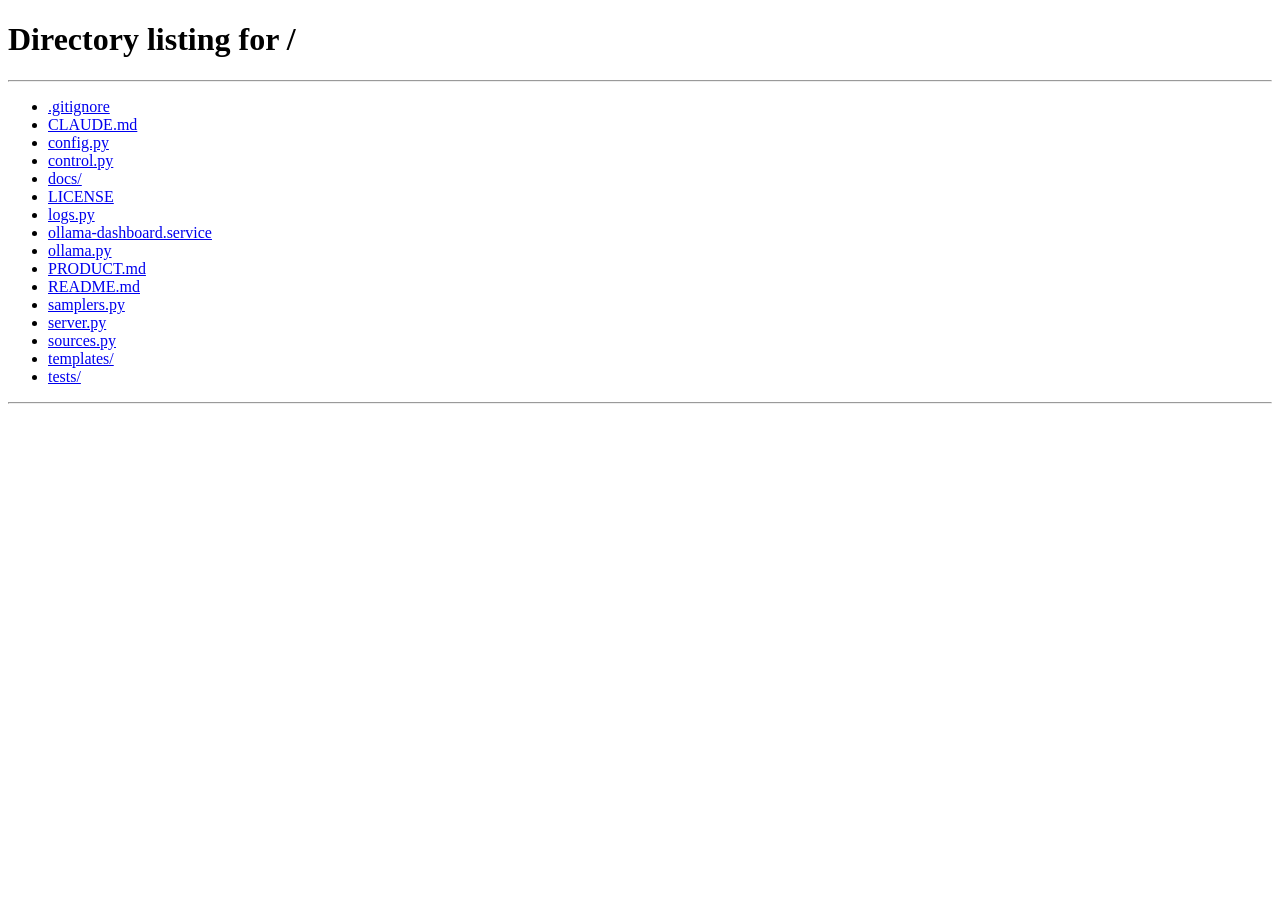
==== commit e7df1cdd: "Rebuild the interface as one instrument-led operations surface Replaces the two-page, six-workspace " ====
--- a/templates/control.html
+++ b/templates/control.html
@@ -1,667 +1,32 @@
 <!doctype html>
-<html lang="en"><head><meta charset="utf-8"><meta name="viewport" content="width=device-width, initial-scale=1"><title>Ollama Control</title>
-<link rel="stylesheet" href="/assets/app.css"></head>
+<html lang="en">
+<head>
+<meta charset="utf-8">
+<meta name="viewport" content="width=device-width, initial-scale=1">
+<title>Redirecting to Ollama Operations</title>
+<link rel="icon" href="/assets/favicon.svg" type="image/svg+xml">
+<link rel="stylesheet" href="/assets/app.css">
+<!-- The dashboard used to be split across / and /control. It is now one page,
+     so this route only exists to keep old bookmarks working. server.py reads
+     this file at import and serves it at /control, so it cannot be deleted
+     without changing the server. -->
+<script>
+(function(){
+  var map = {overview:'models', activity:'activity', models:'models',
+             performance:'bench', system:'host', settings:'host'};
+  var raw = location.hash.slice(1);
+  location.replace('/#' + (map[raw] || 'models'));
+})();
+</script>
+<meta http-equiv="refresh" content="0; url=/#models">
+</head>
 <body>
-<a class="skip-link" href="#workspace-main">Skip to workspace</a>
-<div class="app-shell">
-  <aside class="sidebar" id="sidebar" data-open="false">
-    <div class="brand"><span class="brand-mark">OL</span><div><div class="brand-name">Ollama</div><div class="brand-context">Operations</div></div></div>
-    <nav class="workspace-nav" aria-label="Workspaces">
-      <div class="nav-group">Monitor</div>
-      <a href="/#overview" data-workspace-link><span class="nav-glyph">01</span>Overview</a>
-      <a href="/#activity" data-workspace-link><span class="nav-glyph">02</span>Activity</a>
-      <div class="nav-group">Operate</div>
-      <a href="/control#models" data-workspace-link><span class="nav-glyph">03</span>Models</a>
-      <a href="/control#performance" data-workspace-link><span class="nav-glyph">04</span>Performance</a>
-      <div class="nav-group">Host</div>
-      <a href="/#system" data-workspace-link><span class="nav-glyph">05</span>System</a>
-      <a href="/control#settings" data-workspace-link><span class="nav-glyph">06</span>Settings</a>
-    </nav>
-    <div class="sidebar-foot">Local server · :11434</div>
-  </aside>
-  <button class="backdrop" id="nav-backdrop" data-open="false" aria-label="Close navigation"></button>
-  <header class="topbar">
-    <button class="menu-toggle" id="menu-toggle" aria-label="Open navigation" aria-controls="sidebar" aria-expanded="false">☰</button>
-    <div class="topbar-title"><h1 id="workspace-title">Models</h1><p id="workspace-subtitle">Load, acquire, inspect, and remove local models</p></div>
-    <div class="topbar-status" aria-label="Current status">
-      <span class="status-chip" id="top-ollama">Checking Ollama</span>
-      <span class="status-chip" id="top-models">0 loaded</span>
-      <span class="status-chip" id="top-jobs">No active jobs</span>
-    </div>
-  </header>
-  <main class="content" id="workspace-main" tabindex="-1">
-    <div class="alert-stack" id="poll-status" role="alert"></div>
-    <div class="alert-stack" id="ollama-status" role="alert"></div>
-    <section class="workspace" data-workspace="models" aria-label="Models">
-      <div class="workspace-grid">
-        <div class="card primary table-region span-7"><div class="card-head"><h3>Loaded models</h3><button id="unload-all" class="danger" data-ollama-control>Unload all</button></div><div id="loaded"></div></div>
-        <div class="card span-5"><div class="card-head"><h3>Jobs <span id="jobs-summary" class="meta" style="margin-left:8px">No jobs</span></h3><button id="jobs-clear">Clear finished</button></div><div id="jobs-view" class="table-region medium"></div></div>
-        <div class="card span-5"><h3>Load model</h3>
-          <div class="row" style="margin-bottom:10px"><select id="load-model" class="grow" aria-label="Model to load" data-ollama-control></select><button id="fit-btn" data-ollama-control>Check fit</button><button class="primary" id="load-btn" data-ollama-control>Load</button></div>
-          <div class="opts">
-            <label>num_ctx<input id="load-ctx" type="number" min="1" placeholder="server default" data-ollama-control></label>
-            <label>num_gpu<input id="load-gpu" type="number" min="0" placeholder="all layers" data-ollama-control></label>
-            <label>keep_alive<input id="load-ttl" placeholder="e.g. 30m" data-ollama-control></label>
-          </div>
-          <div id="fit-out"></div><div id="server-opts" class="meta"></div>
-        </div>
-        <div class="card span-7"><div class="card-head"><h3>Acquire model</h3><span class="meta" style="margin:0">Catalog <span id="cat-age">not loaded</span></span></div>
-          <div class="row" style="margin-bottom:10px"><input id="dl-name" class="grow" aria-label="Model identifier" placeholder="Model name, e.g. llama3.1:8b" data-ollama-control><button class="primary" id="dl-btn" data-ollama-control>Download</button></div>
-          <div class="row" style="margin-bottom:10px"><input id="cat-search" class="grow" aria-label="Filter model catalog" placeholder="Filter catalog by name, capability, or size"><button id="cat-refresh">Refresh catalog</button></div>
-          <div id="cat-status" class="meta" hidden></div><div id="catalog" class="catalog-list"></div>
-        </div>
-        <div class="card table-region bounded span-12"><div class="card-head"><h3>Local inventory</h3><span class="meta" id="inventory-count" style="margin:0">0 models</span></div><div id="library"></div></div>
-      </div>
-    </section>
-    <section class="workspace" data-workspace="performance" aria-label="Performance" hidden>
-      <div class="workspace-grid">
-        <div class="card span-5"><h3>Benchmark setup</h3>
-          <div class="field-label" id="bench-model-label">Completion models</div>
-          <div id="bench-model" class="selection-list" role="group" aria-labelledby="bench-model-label" aria-describedby="bench-model-help"></div>
-          <div class="row" style="margin:8px 0 12px"><button id="bench-all" data-ollama-control>Select all</button><button id="bench-none">Clear</button></div>
-          <label for="bench-prompt" class="field-label">Prompt</label>
-          <textarea id="bench-prompt" data-ollama-control>Explain why both latency and throughput matter when evaluating a local language model. Be concrete and concise.</textarea>
-          <div class="opts" style="margin-top:10px">
-            <label>Warm-ups<input id="bench-warmups" type="number" min="0" max="5" value="1" data-ollama-control></label>
-            <label>Measured runs<input id="bench-runs" type="number" min="1" max="10" value="3" data-ollama-control></label>
-            <label>Output tokens<input id="bench-tokens" type="number" min="1" max="2048" value="128" data-ollama-control></label>
-            <label>num_ctx<input id="bench-context" type="number" min="1" placeholder="server default" data-ollama-control></label>
-          </div>
-          <div class="row"><button class="primary" id="bench-start" data-ollama-control>Run benchmark</button><span id="bench-message" class="meta" role="status"></span></div>
-          <div id="bench-model-help" class="meta">Runs are sequential. Avoid other Ollama traffic while testing. Resident models may affect placement; embedding models use a different workload and are excluded.</div>
-        </div>
-        <div class="card primary span-7"><div class="card-head"><h3>Results</h3><span class="meta" style="margin:0">Medians, with per-run evidence</span></div><div id="benchmark-results"></div></div>
-      </div>
-    </section>
-    <section class="workspace" data-workspace="settings" aria-label="Settings" hidden>
-      <div class="card table-region bounded"><div class="card-head"><h3>Ollama service environment</h3><span class="meta" style="margin:0">Read only · secrets redacted</span></div><div id="config"></div></div>
-    </section>
-  </main>
+<div style="max-width:52ch;margin:18vh auto;padding:0 24px">
+  <h1 style="font-size:21px;font-weight:660;letter-spacing:-.02em">This page moved</h1>
+  <p style="margin-top:10px;color:var(--ink-2);font-size:13px;line-height:1.6">
+    Monitoring and control are now a single surface. Redirecting you there.
+  </p>
+  <p style="margin-top:18px"><a class="btn" href="/#models">Open the dashboard</a></p>
 </div>
-<dialog id="delete-dialog" aria-labelledby="delete-title">
-  <div class="dialog-head"><h2 id="delete-title">Delete model</h2></div>
-  <div class="dialog-body"><p id="delete-copy"></p><label class="field-label">Type the model name to confirm<input id="delete-input" autocomplete="off"></label><div id="delete-status" class="meta" role="status"></div></div>
-  <div class="dialog-actions"><button id="delete-cancel">Cancel</button><button id="delete-confirm" class="danger" disabled>Delete model</button></div>
-</dialog>
-<script src="/assets/app.js"></script>
-<script>
-AppShell.init('models');
-const el = id => document.getElementById(id);
-function ce(tag, opts={}, children=[]){
-  const e = document.createElement(tag);
-  if(opts.cls) e.className = opts.cls;
-  if(opts.text != null) e.textContent = opts.text;
-  if(opts.style) e.setAttribute('style', opts.style);
-  if(opts.attrs) for(const [k,v] of Object.entries(opts.attrs)) e.setAttribute(k,v);
-  for(const c of children){ if(c) e.appendChild(c); }
-  return e;
-}
-function makeTable(headers){
-  const table = ce('table');
-  const head = ce('thead');
-  const headRow = ce('tr');
-  for(const label of headers) headRow.appendChild(ce('th',{text:label,attrs:{scope:'col'}}));
-  head.appendChild(headRow);
-  table.append(head, ce('tbody'));
-  return table;
-}
-function addTableRow(table, row){ table.tBodies[0].appendChild(row); }
-function fmtBytes(b){
-  if(!b) return '—';
-  const u=['B','KB','MB','GB','TB']; let i=0; while(b>=1024 && i<u.length-1){b/=1024;i++;}
-  return b.toFixed(1)+' '+u[i];
-}
-function fmtSecs(s){
-  if(s == null) return '—';
-  if(s < 60) return Math.round(s)+'s';
-  if(s < 3600) return Math.floor(s/60)+'m '+Math.round(s%60)+'s';
-  return Math.floor(s/3600)+'h '+Math.floor((s%3600)/60)+'m';
-}
-async function api(method, path, body, signal){
-  const r = await fetch(path, {method, signal, headers:body?{'Content-Type':'application/json'}:undefined, body:body?JSON.stringify(body):undefined});
-  const text = await r.text();
-  let data; try{ data = JSON.parse(text); } catch(e){ data = null; }
-  if(!r.ok){
-    throw new Error(data && data.error ? data.error : `${method} ${path} ${r.status}: ${text}`);
-  }
-  return data;
-}
-function setChip(target, text, state=''){
-  target.textContent = text;
-  target.className = 'status-chip' + (state ? ' '+state : '');
-}
-
-const POLL_ERRORS = {state:null, jobs:null};
-function setPollError(name, message){
-  POLL_ERRORS[name] = message;
-  const errors = Object.entries(POLL_ERRORS).filter(([,value]) => value);
-  el('poll-status').replaceChildren(...(errors.length
-    ? [ce('div',{cls:'alert bad'},
-        errors.map(([stream, value]) => ce('div',{text:`${stream} polling failed: ${value}`})))]
-    : []));
-}
-
-let ollamaAvailable = true;
-function setOllamaAvailable(available){
-  ollamaAvailable = available;
-  el('ollama-status').replaceChildren(...(available ? [] : [
-    ce('div',{cls:'alert bad',
-      text:'Ollama is unreachable. Operational controls are disabled until it recovers.'})
-  ]));
-  for(const control of document.querySelectorAll('[data-ollama-control]')){
-    if(!available && !control.disabled){
-      control.dataset.disabledByAvailability = 'true';
-      control.disabled = true;
-    } else if(available && control.dataset.disabledByAvailability){
-      delete control.dataset.disabledByAvailability;
-      control.disabled = false;
-    }
-  }
-}
-
-// Loaded models + library ---------------------------------------------------
-
-let statePoll, jobsPoll;
-let benchmarkModelsInitialized = false;
-
-function renderState(s){
-    setChip(el('top-ollama'), s.ollama_ok === false ? 'Ollama unavailable' : 'Ollama connected',
-            s.ollama_ok === false ? 'bad' : 'good');
-    setChip(el('top-models'), `${s.loaded.length} loaded`, s.loaded.length ? 'good' : '');
-
-    // Loaded models. Ollama identifies a loaded model by its name; there is no
-    // separate instance identifier the way LM Studio had.
-    if(!el('loaded').contains(document.activeElement) && !s.loaded.length){
-      el('loaded').replaceChildren(ce('div',{cls:'empty',text:'No models are loaded. Use the load controls below to start one.'}));
-    } else if(!el('loaded').contains(document.activeElement)) {
-      const t = makeTable(['model','placement','ctx','ttl','actions']);
-      for(const m of s.loaded){
-        const btn = ce('button', {cls:'danger', text:'Unload', attrs:{
-          'data-ollama-control':'','aria-label':'Unload '+m.model_key}});
-        btn.onclick = async () => {
-          btn.disabled=true;
-          try{ await api('POST','/api/control/unload',{model:m.model_key}); }
-          catch(e){ alert(e.message); btn.disabled=false; }
-          statePoll.refresh();
-        };
-        const ctx = m.context ? `${(m.context/1024).toFixed(0)}K` : '—';
-        const row = ce('tr',{},[
-          ce('td',{text:m.model_key}),
-          // size vs size_vram: when they differ, layers spilled to the CPU.
-          ce('td',{},[m.fully_gpu
-            ? ce('span',{cls:'pill good',text:'GPU'})
-            : ce('span',{cls:'pill warn',text:'CPU +'+fmtBytes(m.cpu_bytes)})]),
-          ce('td',{text:ctx}),
-          ce('td',{text:m.ttl_s == null ? 'none' : fmtSecs(m.ttl_s)}),
-          ce('td'),
-        ]);
-        row.lastChild.replaceChildren(btn);
-        addTableRow(t, row);
-      }
-      el('loaded').replaceChildren(t);
-    }
-
-    // Do not replace the inventory while a typed confirmation or focused row
-    // control is active. Polling can resume rendering it once interaction ends.
-    if(!el('library').contains(document.activeElement)
-       && !el('bench-model').contains(document.activeElement)){
-      const t = makeTable(['model','arch','params','quant','size','max ctx','capabilities','actions']);
-      const lsel = el('load-model');
-      const lcur = lsel.value;
-      const bsel = el('bench-model');
-      const bcur = new Set(Array.from(bsel.querySelectorAll('input:checked'), input => input.value));
-      lsel.replaceChildren();
-      bsel.replaceChildren();
-      for(const m of s.library){
-        const actions = ce('td');
-        const del = ce('button',{cls:'danger',text:'Delete',attrs:{
-          'data-ollama-control':'','aria-label':'Delete '+m.model_key}});
-        del.onclick = () => openDelete(m, del);
-        actions.replaceChildren(del);
-        const caps = ce('td');
-        for(const [flag,label] of [['vision','vision'],['tools','tools'],
-                                   ['thinking','thinking'],['embedding','embed']]){
-          if(m[flag]) caps.appendChild(ce('span',{cls:'pill dim',text:label,style:'margin-right:4px'}));
-        }
-        const row = ce('tr',{},[
-          ce('td',{text:m.model_key}),
-          ce('td',{text:m.arch||'—'}),
-          ce('td',{text:m.params||'—'}),
-          ce('td',{text:m.quant||'—'}),
-          ce('td',{text:fmtBytes(m.size)}),
-          ce('td',{text:m.max_context ? (m.max_context/1024).toFixed(0)+'K' : '—'}),
-          caps,
-          actions,
-        ]);
-        if(m.loaded) row.firstChild.appendChild(ce('span',{cls:'pill good',text:'loaded',style:'margin-left:6px'}));
-        addTableRow(t, row);
-        lsel.appendChild(ce('option',{text:m.model_key,attrs:{value:m.model_key}}));
-        const check = ce('input',{attrs:{type:'checkbox',value:m.model_key}});
-        check.disabled = !!m.embedding;
-        check.checked = !m.embedding && bcur.has(m.model_key);
-        bsel.appendChild(ce('label',{cls:'selection-option'},[
-          check, ce('span',{text:m.model_key + (m.embedding ? ' · embedding' : '')})]));
-      }
-      el('library').replaceChildren(t);
-      el('inventory-count').textContent = `${s.library.length} models`;
-      if(lcur && Array.from(lsel.options).some(o=>o.value===lcur)) lsel.value = lcur;
-      if(!benchmarkModelsInitialized){
-        const first = bsel.querySelector('input:not(:disabled)');
-        if(first) first.checked = true;
-        benchmarkModelsInitialized = true;
-      }
-    }
-
-    // Server environment. The key set is not fixed — a user may add any
-    // OLLAMA_* variable — so this renders whatever arrived. Secret-shaped
-    // names are already redacted server-side.
-    const cfg = s.settings || {};
-    if(cfg.error){ el('config').replaceChildren(ce('div',{cls:'empty',text:'settings: '+cfg.error})); }
-    else {
-      const ct = makeTable(['variable','value']);
-      const keys = Object.keys(cfg).filter(k => k.startsWith('OLLAMA_')).sort();
-      if(!keys.length) addTableRow(ct, ce('tr',{},[ce('td',{text:'—'}),ce('td',{text:'no OLLAMA_* variables set'})]));
-      for(const k of keys){
-        addTableRow(ct, ce('tr',{},[
-          ce('td',{text:k}), ce('td',{text:String(cfg[k]),style:'color:var(--accent2)'})]));
-      }
-      el('config').replaceChildren(ct, ce('div',{cls:'meta',text:'systemd unit: '+(cfg.unit||'—')}));
-      // Settings that exist server-wide and have no per-load equivalent, shown
-      // beside the load form so their absence there reads as "not per-load".
-      const so = el('server-opts');
-      if(so){
-        const par = cfg.OLLAMA_NUM_PARALLEL, max = cfg.OLLAMA_MAX_LOADED_MODELS;
-        so.textContent = `server-wide: num_parallel=${par ?? 'default'}, max_loaded=${max ?? 'default'}`;
-      }
-    }
-
-    setOllamaAvailable(s.ollama_ok !== false);
-}
-
-// Deleting removes files with no undo. A focused dialog keeps the wide model
-// table stable while preserving the exact-name confirmation guard.
-let pendingDelete = null;
-function openDelete(model, trigger){
-  pendingDelete = {model, trigger};
-  el('delete-copy').textContent = `Deleting ${model.model_key} removes its files from this Ollama server.`;
-  el('delete-input').value = '';
-  el('delete-status').textContent = '';
-  el('delete-confirm').disabled = true;
-  el('delete-confirm').textContent = 'Delete model';
-  el('delete-dialog').showModal();
-  el('delete-input').focus();
-}
-el('delete-input').oninput = () => {
-  el('delete-confirm').disabled = !pendingDelete ||
-    el('delete-input').value !== pendingDelete.model.model_key;
-};
-el('delete-cancel').onclick = () => el('delete-dialog').close();
-el('delete-dialog').addEventListener('close', () => {
-  if(pendingDelete && pendingDelete.trigger.isConnected) pendingDelete.trigger.focus();
-  pendingDelete = null;
-});
-el('delete-confirm').onclick = async () => {
-  if(!pendingDelete) return;
-  const {model} = pendingDelete;
-  const confirmButton = el('delete-confirm');
-  confirmButton.disabled = true;
-  confirmButton.textContent = 'Deleting…';
-  try{
-    await api('DELETE','/api/control/model',{name:model.model_key,confirm:el('delete-input').value});
-    el('delete-dialog').close();
-    statePoll.refresh();
-  } catch(e){
-    el('delete-status').textContent = 'Delete failed: '+e.message;
-    confirmButton.textContent = 'Delete model';
-    confirmButton.disabled = el('delete-input').value !== model.model_key;
-  }
-};
-
-el('unload-all').onclick = async () => {
-  if(!confirm('Unload all loaded models?')) return;
-  try{ await api('POST','/api/control/unload',{all:true}); statePoll.refresh(); }
-  catch(e){ alert(e.message); }
-};
-
-// Jobs (loads and downloads) ------------------------------------------------
-
-function fmtRate(bps){
-  if(!bps || bps < 1) return '—';
-  if(bps < 1024) return bps.toFixed(0)+' B/s';
-  if(bps < 1024*1024) return (bps/1024).toFixed(0)+' KB/s';
-  return (bps/(1024*1024)).toFixed(1)+' MB/s';
-}
-const BENCHMARK_KEY = 'benchmark:suite';
-function fmtMetric(value, suffix, digits=1){
-  return value == null ? '—' : Number(value).toFixed(digits)+suffix;
-}
-function renderBenchmark(p){
-  const wrap = el('benchmark-results');
-  const active = !!(p && !p.done);
-  el('bench-start').disabled = active || !ollamaAvailable;
-  el('bench-start').textContent = active ? 'Benchmark running…' : 'Run benchmark';
-  if(!p){
-    wrap.replaceChildren(ce('div',{cls:'empty',text:'Select a completion model and run the benchmark to compare latency and throughput.'}));
-    return;
-  }
-  const children = [];
-  const state = p.error ? 'failed' : p.done ? 'finished' : p.status;
-  const stateClass = p.error ? 'bad' : p.done ? 'good' : 'warn';
-  const statusText = active
-    ? `${p.current_model || 'preparing'} · model ${p.model_index || 0}/${p.model_total || 0} · ${p.last_line || p.status}`
-    : p.last_line || p.error || state;
-  children.push(ce('div',{style:'display:flex;justify-content:space-between;gap:8px;align-items:center'},[
-    ce('span',{cls:'pill '+stateClass,text:state}),
-    ce('span',{cls:'meta',text:statusText,style:'margin:0;text-align:right'}),
-  ]));
-  if(active && p.pct != null){
-    children.push(ce('div',{cls:'bar'},[ce('div',{style:`width:${p.pct}%`})]));
-    children.push(ce('div',{cls:'meta',text:p.pct.toFixed(1)+'% complete',style:'text-align:left'}));
-  }
-  const results = p.results || [];
-  if(results.length){
-    const t = makeTable(['model','status','output tok/s','prompt tok/s','TTFT','total']);
-    for(const result of results){
-      addTableRow(t, ce('tr',{},[
-        ce('td',{text:result.model}),
-        ce('td',{},[ce('span',{cls:'pill '+(result.status==='failed'?'bad':'good'),text:result.status})]),
-        ce('td',{text:fmtMetric(result.generation_tps,'')}),
-        ce('td',{text:fmtMetric(result.prompt_tps,'')}),
-        ce('td',{text:fmtMetric(result.ttft_s == null ? null : result.ttft_s*1000,' ms',0)}),
-        ce('td',{text:fmtMetric(result.total_s,' s',2)}),
-      ]));
-    }
-    children.push(ce('div',{cls:'table-region',style:'margin-top:12px'},[t]));
-    for(const result of results){
-      const details = ce('details');
-      details.appendChild(ce('summary',{text:result.status === 'failed'
-        ? `${result.model}: ${result.error}` : `${result.model}: per-run evidence`}));
-      if((result.runs||[]).length){
-        const rt = makeTable(['run','output tok/s','prompt tok/s','TTFT','load','wall','tokens']);
-        for(const run of result.runs) addTableRow(rt, ce('tr',{},[
-          ce('td',{text:String(run.run)}),
-          ce('td',{text:fmtMetric(run.generation_tps,'')}),
-          ce('td',{text:fmtMetric(run.prompt_tps,'')}),
-          ce('td',{text:fmtMetric(run.ttft_s == null ? null : run.ttft_s*1000,' ms',0)}),
-          ce('td',{text:fmtMetric(run.load_s,' s',2)}),
-          ce('td',{text:fmtMetric(run.wall_s,' s',2)}),
-          ce('td',{text:String(run.output_tokens ?? '—')}),
-        ]));
-        details.appendChild(ce('div',{cls:'table-region'},[rt]));
-      }
-      children.push(details);
-    }
-  }
-  wrap.replaceChildren(...children);
-}
-function renderJobs(jobs){
-    const wrap = el('jobs-view');
-    const entries = Object.entries(jobs).sort((a,b) => (b[1].started||0) - (a[1].started||0));
-    renderBenchmark(jobs[BENCHMARK_KEY]);
-
-    let active = 0, done = 0, errored = 0;
-    for(const [,p] of entries){
-      if(p.error) errored++; else if(p.done) done++; else active++;
-    }
-    el('jobs-summary').textContent = entries.length
-      ? `${active} active · ${done} done · ${errored} errors` : '— no jobs';
-    setChip(el('top-jobs'), active ? `${active} active job${active===1?'':'s'}`
-      : errored ? `${errored} job error${errored===1?'':'s'}` : 'No active jobs',
-      active ? 'warn' : errored ? 'bad' : 'good');
-
-    if(!entries.length){
-      wrap.replaceChildren(ce('div',{cls:'empty',text:'no jobs — start a load or download below'}));
-      return;
-    }
-    wrap.replaceChildren();
-    for(const [name, p] of entries){
-      const card = ce('div', {cls:'job-item'});
-      const pill = p.error ? ce('span',{cls:'pill bad',text:'error'})
-                 : p.done  ? ce('span',{cls:'pill good',text:'done'})
-                            : ce('span',{cls:'pill warn',text:p.kind === 'load' ? 'loading' : p.kind === 'download' ? 'downloading' : 'benchmarking'});
-      card.appendChild(ce('div',{cls:'job-head'},[
-        ce('span',{cls:'job-title',text:p.kind === 'benchmark' ? 'Benchmark suite' : name}),
-        ce('span',{},[ce('span',{cls:'pill dim',text:p.kind,style:'margin-right:6px'}), pill]),
-      ]));
-      card.appendChild(ce('div',{cls:'job-line',text:p.error || p.last_line || p.status || '—'}));
-
-      // A pull can retain byte/rate telemetry while its model-wide percentage
-      // is indeterminate. Only the percentage controls the bar and label.
-      const pct = p.pct;
-      if(!p.done){
-        const bits = [];
-        if(pct != null){
-          card.appendChild(ce('div',{cls:'bar',style:'margin:6px 0'},[ce('div',{style:`width:${pct}%`})]));
-          bits.push(ce('span',{},[ce('span',{text:'progress ',style:'color:var(--dim)'}), ce('span',{text:pct.toFixed(1)+'%',style:'color:var(--text)'})]));
-        }
-        if(p.total) bits.push(ce('span',{},[ce('span',{text:'transferred ',style:'color:var(--dim)'}),
-          ce('span',{text:`${fmtBytes(p.completed)} / ${fmtBytes(p.total)}`,style:'color:var(--text)'})]));
-        if(p.rate_bps) bits.push(ce('span',{},[ce('span',{text:'rate ',style:'color:var(--dim)'}),
-          ce('span',{text:fmtRate(p.rate_bps),style:'color:var(--accent)'})]));
-        if(p.eta_s != null) bits.push(ce('span',{},[ce('span',{text:'eta ',style:'color:var(--dim)'}),
-          ce('span',{text:fmtSecs(p.eta_s),style:'color:var(--text)'})]));
-        if(bits.length) card.appendChild(ce('div',{cls:'job-metrics'}, bits));
-      }
-      wrap.appendChild(card);
-    }
-}
-el('jobs-clear').onclick = async () => {
-  try{ await api('POST','/api/control/jobs/clear',{}); jobsPoll.refresh(); } catch(e){ alert(e.message); }
-};
-
-// Load ----------------------------------------------------------------------
-
-function loadOpts(){
-  const v = id => { const s = el(id).value.trim(); return s === '' ? null : s; };
-  return {model: el('load-model').value, context: v('load-ctx'),
-          gpu: v('load-gpu'), ttl: v('load-ttl')};
-}
-function loadInputsValid(){
-  return el('load-ctx').reportValidity() && el('load-gpu').reportValidity();
-}
-// Not an estimate: Ollama has no equivalent of `lms load --estimate-only`.
-// This compares the model's on-disk size to free VRAM and ignores KV cache
-// and context, so it is labelled a fit check rather than a prediction.
-el('fit-btn').onclick = async () => {
-  if(!loadInputsValid()) return;
-  const out = el('fit-out');
-  out.replaceChildren(ce('div',{cls:'empty',text:'checking…'}));
-  try{
-    const r = await api('POST','/api/control/load/fit', {model: el('load-model').value});
-    if(!r.ok){ out.replaceChildren(ce('div',{cls:'empty',text:'error: '+r.error})); return; }
-    out.replaceChildren(ce('div',{cls:'meta',style:'text-align:left'},[
-      ce('span',{cls:'pill '+(r.fits?'good':'warn'),
-                 text: r.fits ? 'fits' : 'may not fit'}),
-      ce('span',{text:` ${fmtBytes(r.model_bytes)} weights vs ${fmtBytes(r.free_bytes)} free VRAM `
-                       + '— excludes KV cache and context'}),
-    ]));
-  } catch(e){ out.replaceChildren(ce('div',{cls:'empty',text:'error: '+e.message})); }
-};
-el('load-btn').onclick = async () => {
-  if(!loadInputsValid()) return;
-  try{
-    const r = await api('POST','/api/control/load', loadOpts());
-    if(!r.started) alert('The job was not started. It may already be active, or the active-job limit has been reached.');
-    jobsPoll.refresh();
-  } catch(e){ alert(e.message); }
-};
-
-// Benchmark -----------------------------------------------------------------
-
-el('bench-all').onclick = () => {
-  for(const input of el('bench-model').querySelectorAll('input')) input.checked = !input.disabled;
-};
-el('bench-none').onclick = () => {
-  for(const input of el('bench-model').querySelectorAll('input')) input.checked = false;
-};
-el('bench-start').onclick = async () => {
-  const ids = ['bench-warmups','bench-runs','bench-tokens','bench-context'];
-  if(!ids.every(id => el(id).reportValidity())) return;
-  const models = Array.from(el('bench-model').querySelectorAll('input:checked'), input => input.value);
-  const message = el('bench-message');
-  if(!models.length){ message.textContent = 'Select at least one completion model.'; return; }
-  const prompt = el('bench-prompt').value.trim();
-  if(!prompt){ message.textContent = 'Enter a benchmark prompt.'; return; }
-  const context = el('bench-context').value.trim();
-  el('bench-start').disabled = true;
-  message.textContent = 'Starting…';
-  try{
-    const result = await api('POST','/api/control/benchmark',{
-      models, prompt,
-      warmups:Number(el('bench-warmups').value),
-      runs:Number(el('bench-runs').value),
-      num_predict:Number(el('bench-tokens').value),
-      context:context === '' ? null : Number(context),
-    });
-    message.textContent = result.started ? 'Benchmark queued.' : 'Another benchmark or model job is active.';
-    if(!result.started) el('bench-start').disabled = false;
-    jobsPoll.refresh();
-  } catch(e){
-    message.textContent = 'Could not start: '+e.message;
-    el('bench-start').disabled = false;
-  }
-};
-
-// Catalog -------------------------------------------------------------------
-
-let CAT_DATA = [], CAT_ERROR = null;
-function useName(name){
-  el('dl-name').value = name;
-  el('dl-name').scrollIntoView({block:'center'});
-  el('dl-name').focus();
-}
-function renderCatalog(){
-  const q = (el('cat-search').value || '').toLowerCase().trim();
-  const items = CAT_DATA.filter(m => {
-    if(!q) return true;
-    const hay = (m.name + ' ' + m.slug + ' ' + m.description + ' '
-                 + m.sizes.join(' ') + ' ' + (m.capabilities||[]).join(' ')).toLowerCase();
-    return q.split(/\s+/).every(t => hay.includes(t));
-  });
-  const wrap = el('catalog');
-  if(!items.length){
-    const message = CAT_DATA.length ? 'no matches'
-      : CAT_ERROR ? 'no catalog data available' : 'catalog is empty';
-    wrap.replaceChildren(ce('div',{cls:'empty',text:message}));
-    return;
-  }
-  wrap.replaceChildren();
-  for(const m of items){
-    const card = ce('div', {cls:'catalog-item'});
-    const left = ce('div',{cls:'catalog-copy'});
-    left.appendChild(ce('div',{cls:'catalog-title',text:m.name}));
-    if(m.description){
-      left.appendChild(ce('div',{cls:'catalog-description',text:m.description}));
-    }
-    const tags = ce('div',{cls:'catalog-tags'});
-    // Capabilities first, then parameter sizes: the sizes are what you click
-    // through to a concrete tag, the capabilities are what you filter on.
-    for(const c of (m.capabilities||[])) tags.appendChild(ce('span',{cls:'pill good',text:c}));
-    for(const s of m.sizes){
-      const tag = ce('button',{cls:'pill dim',text:s,
-        style:'cursor:pointer;border:0;font:inherit;font-size:10px;font-weight:600'});
-      tag.onclick = () => useName(`${m.slug}:${s}`);
-      tags.appendChild(tag);
-    }
-    left.appendChild(tags);
-    const b = ce('button',{text:'use',style:'font-size:10px'});
-    b.onclick = () => useName(m.slug);
-    card.appendChild(left); card.appendChild(b);
-    wrap.appendChild(card);
-  }
-}
-async function refreshCatalog(force=false){
-  try{
-    const r = await api('GET', '/api/control/catalog' + (force?'?refresh=1':''));
-    CAT_DATA = r.data || [];
-    CAT_ERROR = r.error || null;
-    el('cat-status').textContent = CAT_ERROR ? 'Catalog refresh failed: '+CAT_ERROR : '';
-    el('cat-status').style.color = CAT_ERROR ? 'var(--bad)' : '';
-    el('cat-status').hidden = !CAT_ERROR;
-    el('cat-age').textContent = r.cached_age_s != null
-      ? (r.cached_age_s === 0 ? 'fresh' : `${Math.round(r.cached_age_s/60)}m old`) : '—';
-    renderCatalog();
-  } catch(e){
-    CAT_ERROR = e.message;
-    el('cat-status').textContent = 'Catalog request failed: '+CAT_ERROR;
-    el('cat-status').style.color = 'var(--bad)';
-    el('cat-status').hidden = false;
-    renderCatalog();
-  }
-}
-el('cat-search').oninput = renderCatalog;
-el('cat-refresh').onclick = () => refreshCatalog(true);
-refreshCatalog();
-
-// Download ------------------------------------------------------------------
-
-el('dl-btn').onclick = async () => {
-  const name = el('dl-name').value.trim();
-  if(!name) return;
-  try{
-    const r = await api('POST','/api/control/download',{name});
-    if(!r.started) alert('The job was not started. It may already be active, or the active-job limit has been reached.');
-    el('dl-name').value = '';
-    jobsPoll.refresh();
-  } catch(e){ alert(e.message); }
-};
-
-// One timer, request, and generation per stream prevents overlap and ignores
-// responses invalidated when polling pauses in a hidden tab.
-function pollStream(name, fetcher, render, intervalMs){
-  let timer = null, request = null, generation = 0, pending = false;
-  function schedule(delay){
-    if(document.hidden || timer !== null || request) return;
-    timer = setTimeout(run, delay);
-  }
-  async function run(){
-    timer = null;
-    if(document.hidden) return;
-    if(request){ pending = true; return; }
-    const current = ++generation;
-    const controller = new AbortController();
-    request = controller;
-    try{
-      const data = await fetcher(controller.signal);
-      if(current !== generation) return;
-      render(data);
-      setPollError(name, null);
-    } catch(e){
-      if(current === generation && e.name !== 'AbortError') setPollError(name, e.message);
-    } finally {
-      if(request === controller) request = null;
-      if(current !== generation){
-        if(pending && !document.hidden){ pending = false; schedule(0); }
-        return;
-      }
-      const delay = pending ? 0 : intervalMs;
-      pending = false;
-      schedule(delay);
-    }
-  }
-  return {
-    start(){ schedule(0); },
-    refresh(){
-      if(document.hidden) return;
-      if(request){ pending = true; generation++; request.abort(); }
-      else { if(timer !== null){ clearTimeout(timer); timer = null; } schedule(0); }
-    },
-    pause(){
-      pending = false;
-      generation++;
-      if(timer !== null){ clearTimeout(timer); timer = null; }
-      if(request) request.abort();
-    },
-    resume(){ if(request) pending = true; else schedule(0); },
-  };
-}
-
-statePoll = pollStream('state', signal => api('GET','/api/state',null,signal), renderState, 3000);
-jobsPoll = pollStream('jobs', signal => api('GET','/api/control/jobs',null,signal), renderJobs, 1000);
-const POLLERS = [statePoll, jobsPoll];
-document.addEventListener('visibilitychange', () => {
-  for(const poller of POLLERS) document.hidden ? poller.pause() : poller.resume();
-});
-for(const poller of POLLERS) poller.start();
-</script>
-</body></html>
+</body>
+</html>
